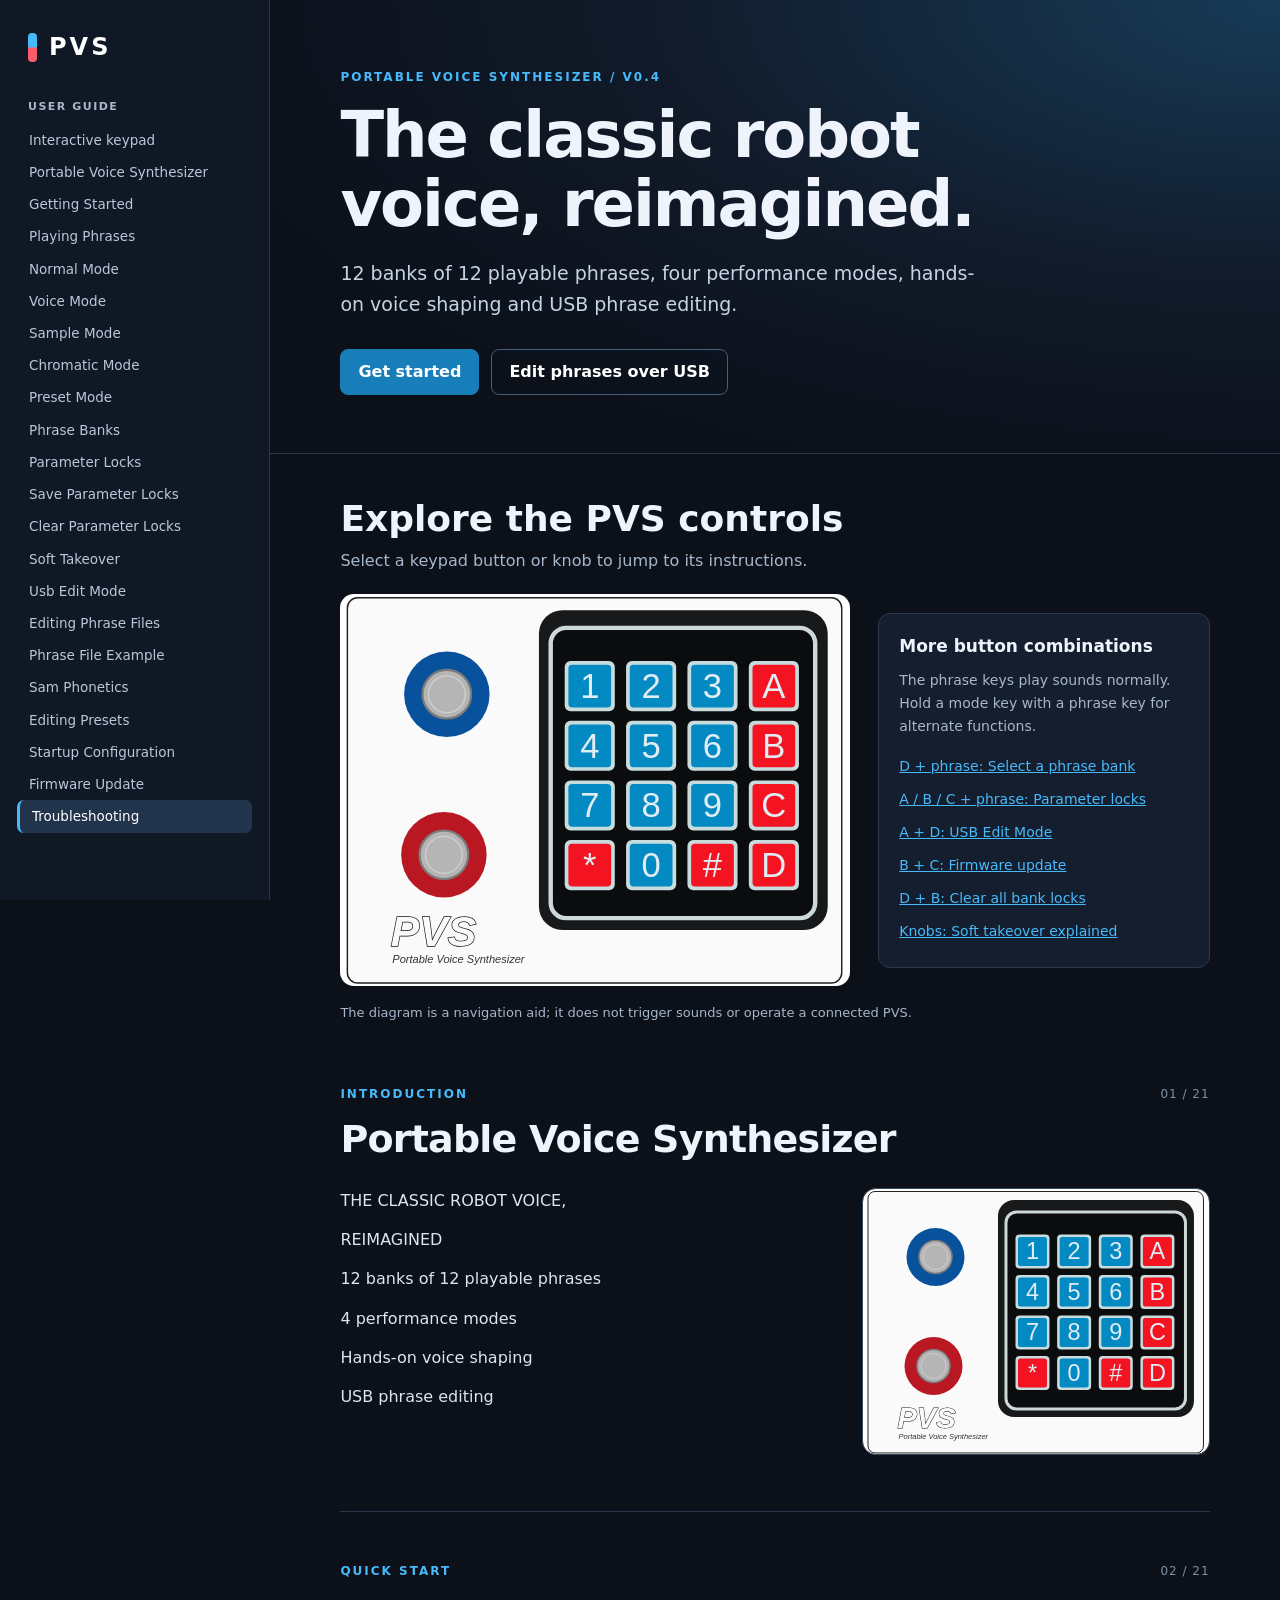
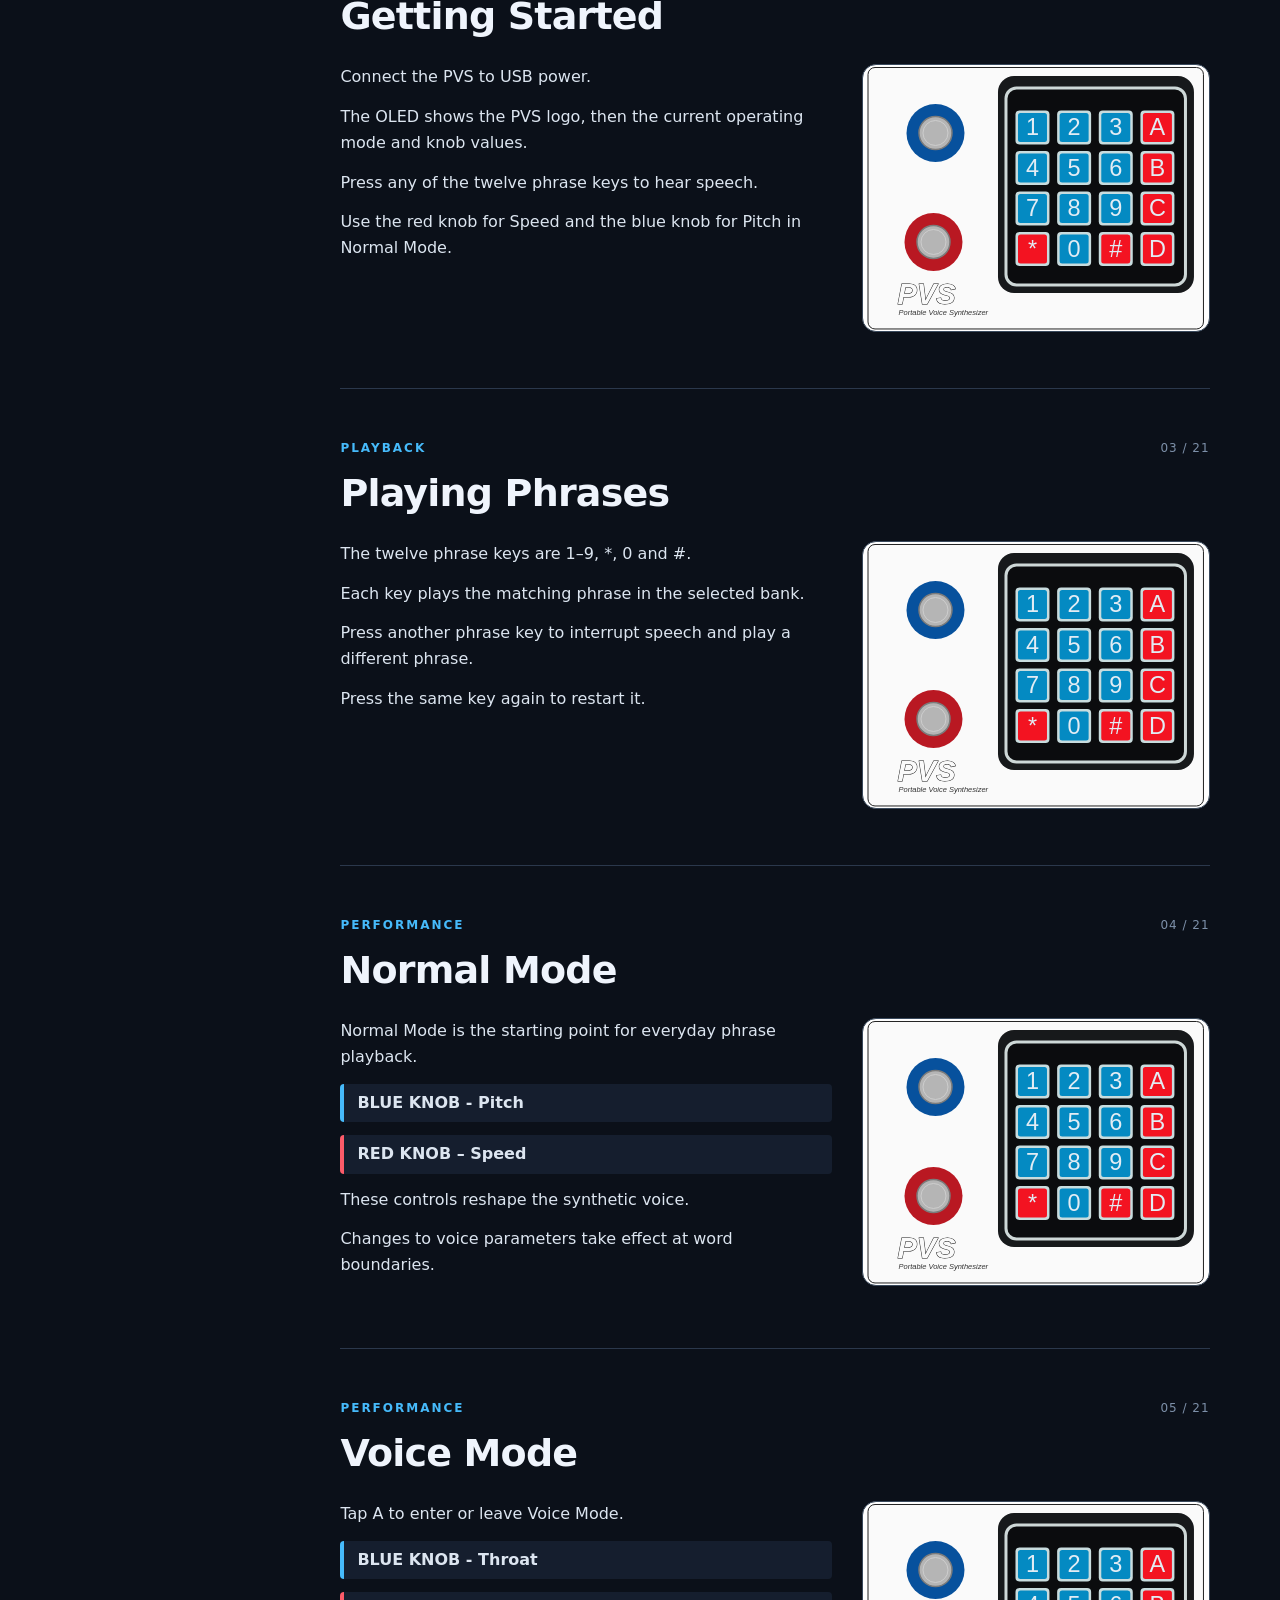
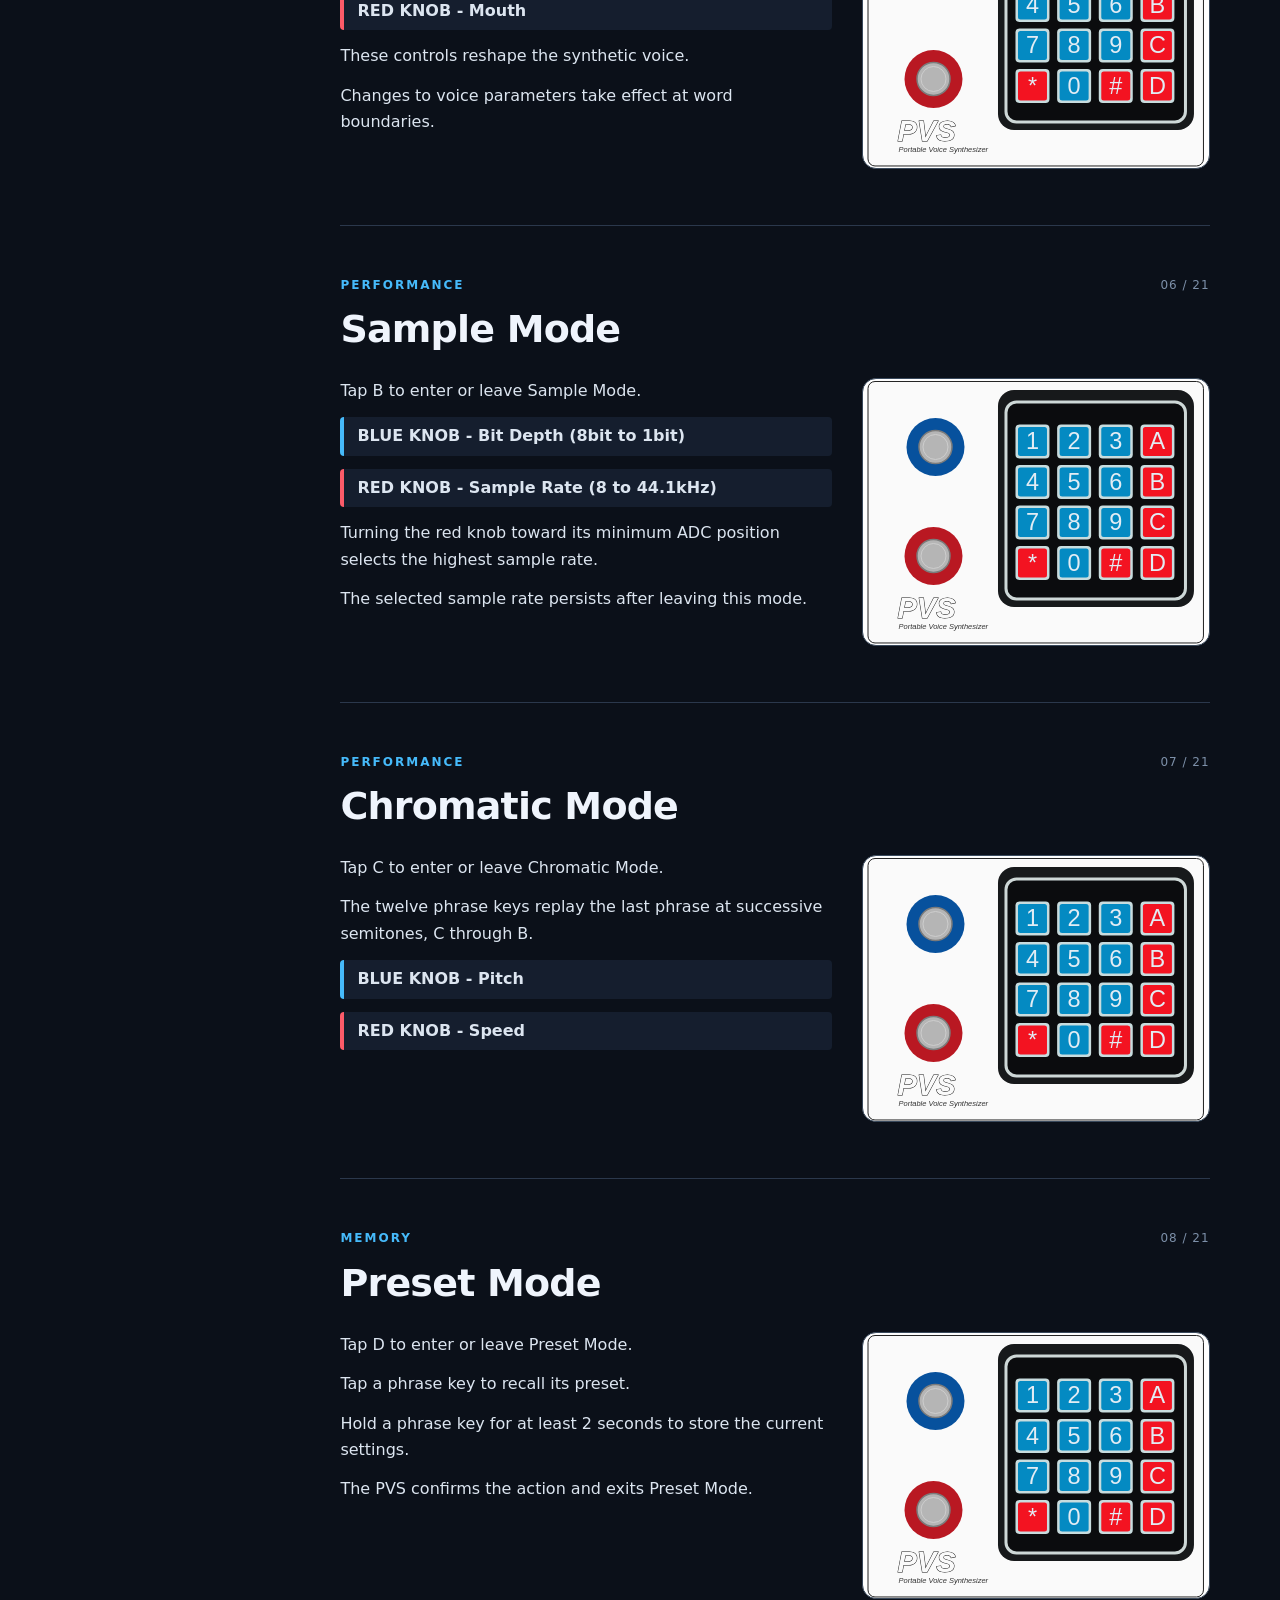
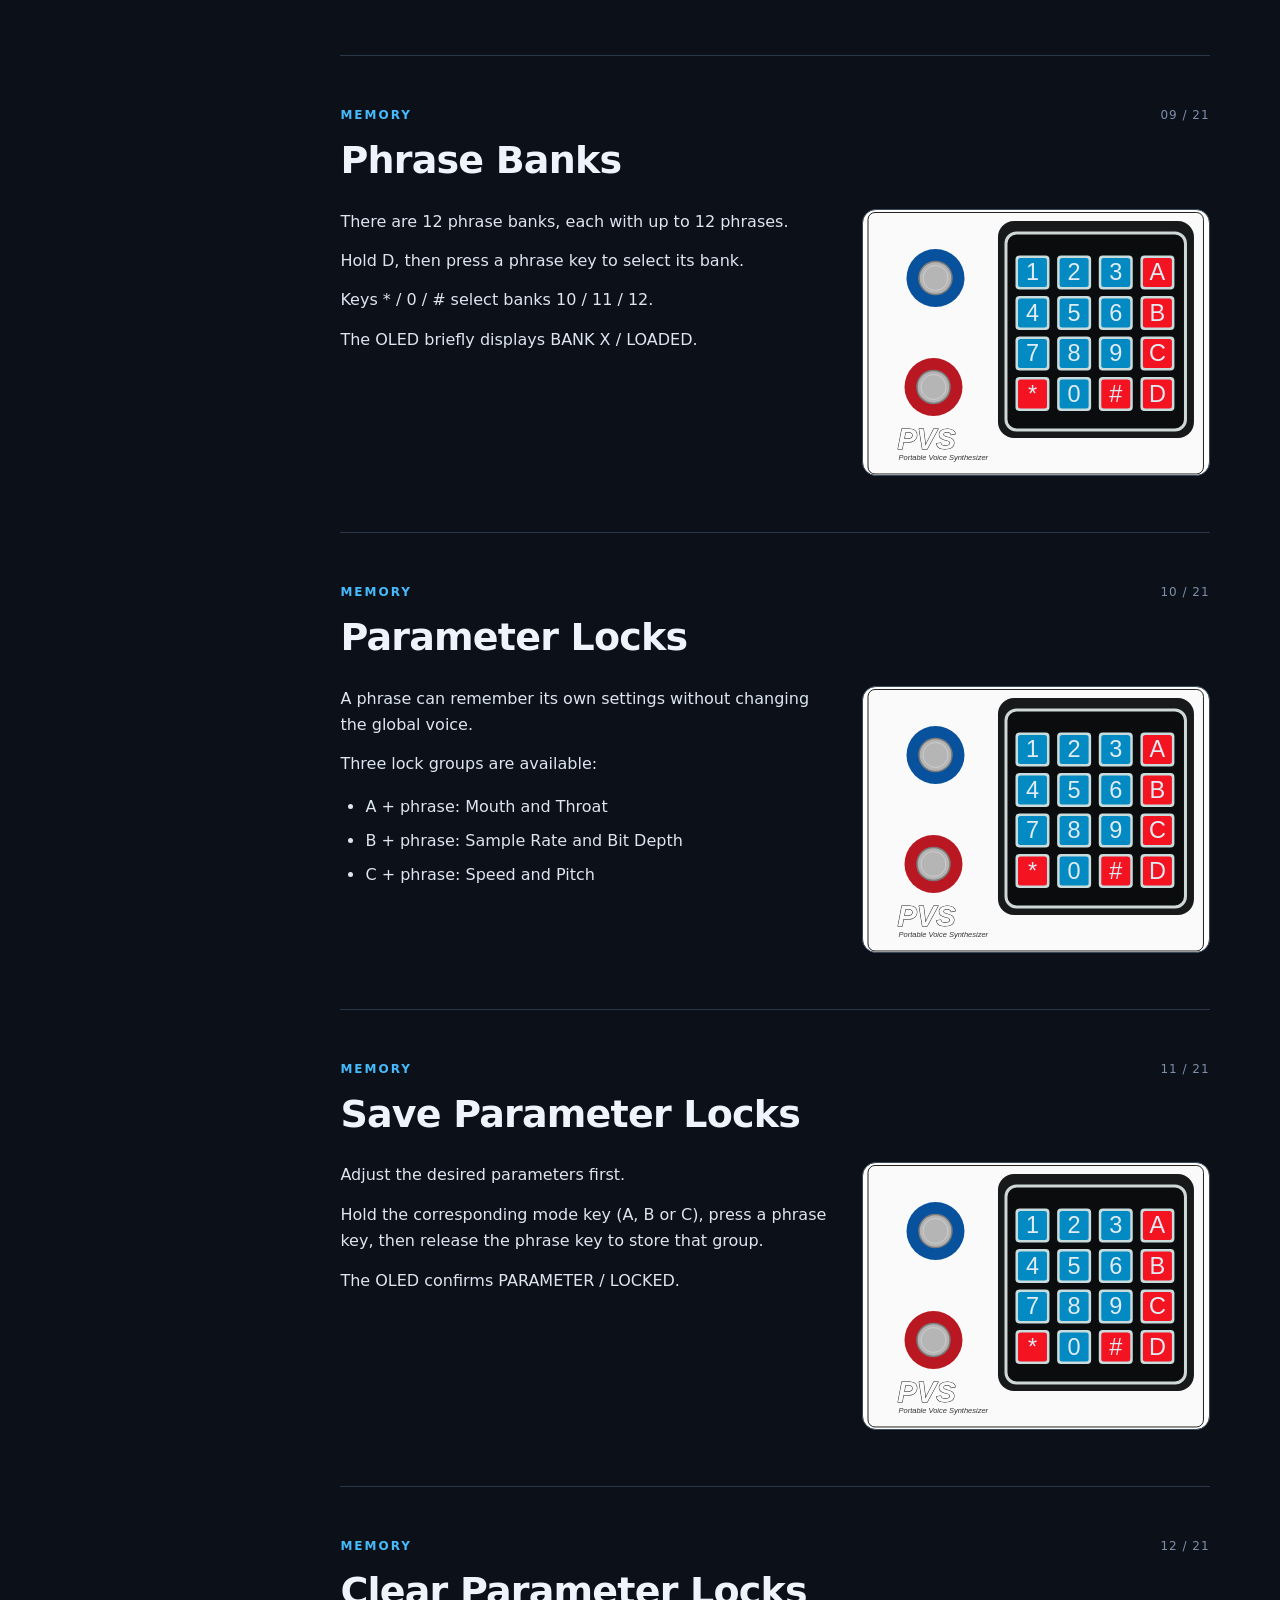
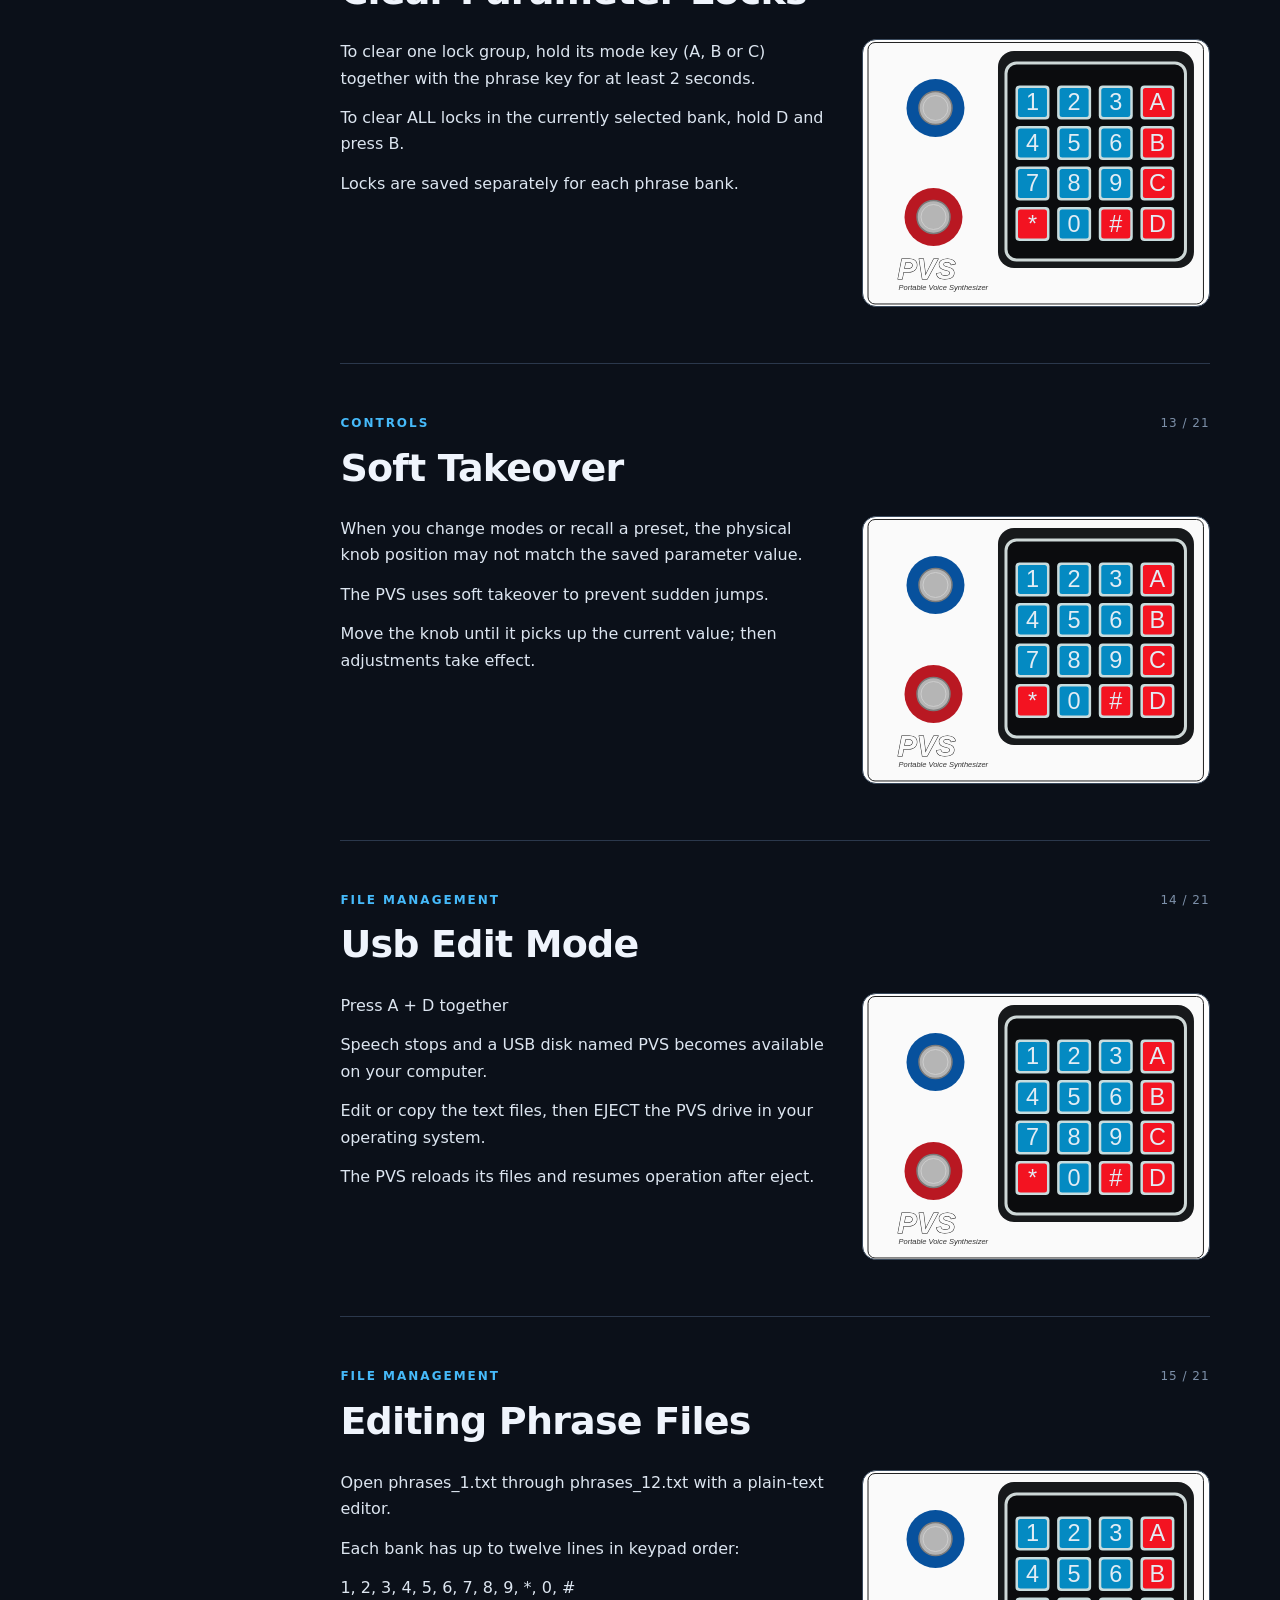
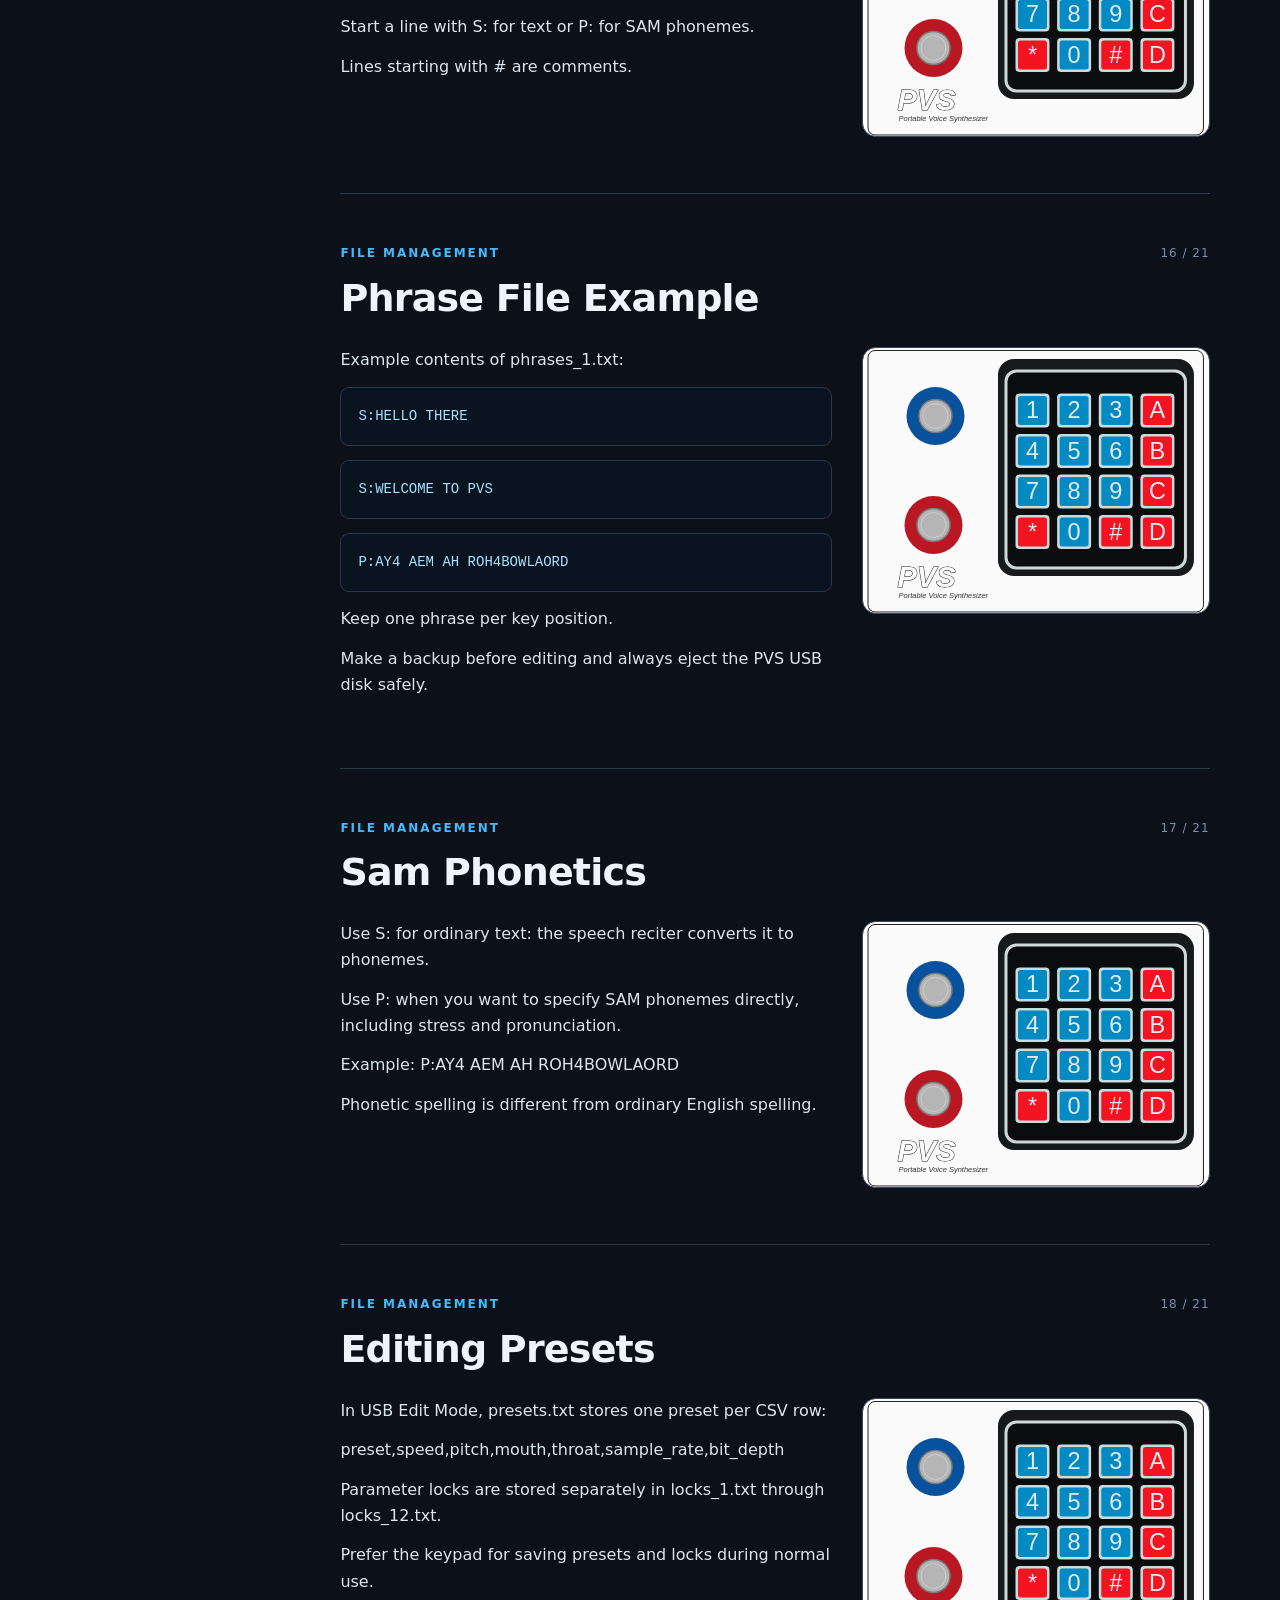
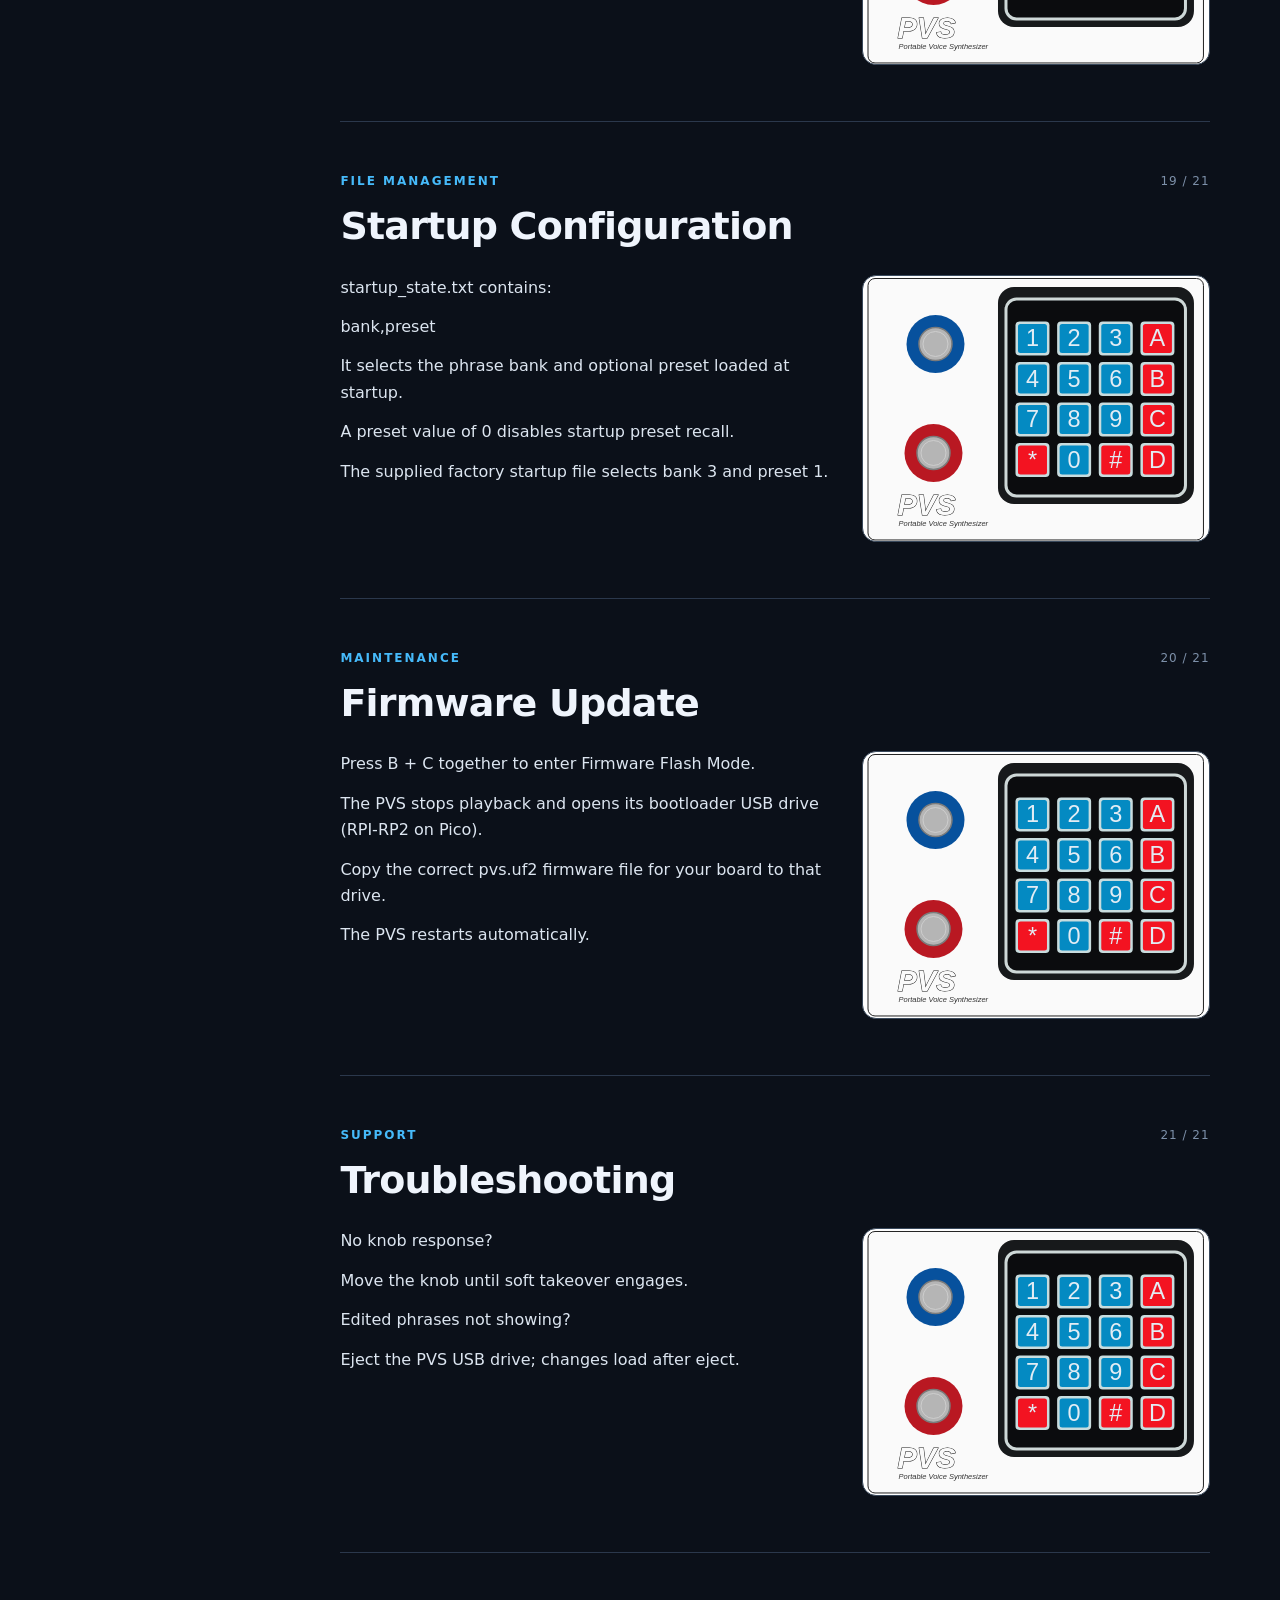
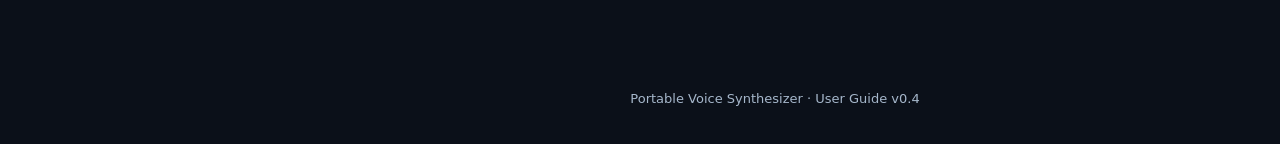
==== docs/pvs-user-guide/index.html @ 3645773a "docs: add PVS v0.4 interactive HTML user guide" ====
<!doctype html>
<html lang="en"><head><meta charset="utf-8"><meta name="viewport" content="width=device-width,initial-scale=1">
<meta name="description" content="Portable Voice Synthesizer (PVS) user guide: operating modes, phrase banks, parameter locks, USB editing and firmware updates.">
<title>PVS — Portable Voice Synthesizer User Guide</title>
<style>
:root{color-scheme:dark;--bg:#0b1019;--side:#101826;--panel:#151e2e;--border:#2b384c;--text:#eff4fc;--muted:#a6b7cb;--blue:#46bafa;--red:#fc5b69;--max:1000px}*{box-sizing:border-box}html{scroll-behavior:smooth;scroll-padding-top:32px}body{margin:0;background:var(--bg);color:var(--text);font:16px/1.65 system-ui,-apple-system,"Segoe UI",sans-serif}a{color:var(--blue)}a:focus-visible,button:focus-visible,input:focus-visible{outline:2px solid var(--blue);outline-offset:3px}button,input{font:inherit}.sidebar{width:270px;position:fixed;inset:0 auto 0 0;overflow-y:auto;background:var(--side);border-right:1px solid var(--border);padding:26px 17px;z-index:10}.brand{display:flex;align-items:center;gap:12px;text-decoration:none;color:#fff;font-weight:900;font-size:24px;letter-spacing:3px;padding:2px 11px 16px}.brand-mark{height:29px;width:9px;background:linear-gradient(var(--blue) 0 48%,var(--red) 52%);border-radius:4px}.nav-label{font-size:11px;letter-spacing:1.5px;color:var(--muted);font-weight:800;margin:14px 11px 8px}nav a{display:block;text-decoration:none;color:#b8c8da;padding:7px 12px;border-radius:7px;font-size:13.5px;line-height:1.35}nav a:hover,nav a.active{background:#22344c;color:#fff}nav a.active{border-left:3px solid var(--blue)}.main{margin-left:270px;min-width:0}.hero{padding:68px clamp(22px,5.5vw,90px) 58px;background:radial-gradient(ellipse at top right,#173b57 0%,#111a29 45%,#0b1019 80%);border-bottom:1px solid var(--border)}.hero-inner{max-width:var(--max);margin:auto}.eyebrow{text-transform:uppercase;letter-spacing:2px;color:var(--blue);font-size:12px;font-weight:800}.hero h1{font-size:clamp(37px,5vw,72px);line-height:1.08;letter-spacing:-2px;margin:13px 0 19px;max-width:740px}.hero p{font-size:19px;color:#c5d4e4;max-width:650px}.hero-actions{display:flex;flex-wrap:wrap;gap:12px;margin-top:28px}.hero-actions a{border:1px solid #44607b;border-radius:8px;padding:9px 17px;color:white;text-decoration:none;font-weight:650}.hero-actions a:first-child{background:#187eb9;border-color:#187eb9}.content{max-width:calc(var(--max) + 2 * clamp(22px,5.5vw,90px));margin:auto;padding:10px clamp(22px,5.5vw,90px) 100px}.doc-section{padding:50px 0 56px;border-bottom:1px solid var(--border);scroll-margin-top:10px}.section-top{display:flex;justify-content:space-between;gap:20px;align-items:center}.section-number{font-size:12px;letter-spacing:1px;color:#7d90a9}.doc-section h2{font-size:clamp(26px,3vw,38px);letter-spacing:-.8px;line-height:1.2;margin:12px 0 25px}.section-body{display:grid;grid-template-columns:minmax(0,1.2fr) minmax(220px,.85fr);gap:30px;align-items:start}.copy{min-width:0}.copy p{margin:0 0 13px;color:#dce5f0}.copy ul{padding-left:25px;color:#dce5f0}.copy li{padding-bottom:8px}.copy pre{max-width:100%;overflow:auto;background:#0a1320;border:1px solid var(--border);padding:17px;border-radius:9px;color:#a9e2ff;font-size:14px}.knob{font-weight:750;border-left:4px solid;padding:6px 13px;background:var(--panel);border-radius:4px}.knob.blue{border-color:var(--blue)}.knob.red{border-color:var(--red)}figure{margin:0;background:#fff;border:1px solid #39495c;border-radius:14px;overflow:hidden;align-self:start}figure img,figure svg{display:block;width:100%;height:auto}footer{color:var(--muted);padding:35px;text-align:center;font-size:13px}#menu-toggle{display:none}.mobile-bar{display:none}@media(max-width:1000px){.section-body{grid-template-columns:minmax(0,1fr) 250px;gap:20px}}@media(max-width:760px){.sidebar{transform:translateX(-100%);transition:transform .22s;box-shadow:15px 0 30px #0005}.sidebar.open{transform:translateX(0)}.main{margin-left:0}.mobile-bar{position:sticky;top:0;z-index:9;display:flex;align-items:center;justify-content:space-between;padding:11px 18px;background:#101826;border-bottom:1px solid var(--border)}.mobile-bar button{background:#23334b;border:1px solid #3e5066;border-radius:7px;color:#fff;padding:5px 12px}.hero{padding-top:43px}.section-body{grid-template-columns:1fr}.section-body figure{max-width:410px}.doc-section{padding-top:38px}}@media print{.sidebar,.mobile-bar,.hero-actions{display:none!important}.main{margin-left:0}.hero{padding:20px}.content{padding:0 20px}.doc-section{break-inside:avoid;padding:15px 0}.section-body{grid-template-columns:1fr 220px}body{background:white;color:black}.copy p,.copy ul,.doc-section h2{color:black}figure{border:1px solid #aaa}}

/* Interactive guide to the physical 4×4 keypad. Hotspots are aligned to image1.png. */
.keypad-guide{max-width:var(--max);margin:0 auto;padding:32px 0 12px}
.keypad-guide h2{font-size:clamp(25px,3vw,36px);margin:0 0 7px;line-height:1.25}
.keypad-guide .intro{color:var(--muted);margin:0 0 20px}
.keypad-layout{display:grid;grid-template-columns:minmax(0,1fr) minmax(210px,.65fr);gap:28px;align-items:center}
.keypad-image{position:relative;width:100%;max-width:675px;margin:0;background:#fff;border-radius:14px;line-height:0;overflow:hidden}
.keypad-image img,.keypad-image svg{width:100%;height:auto;display:block}
.keypad-hotspot{position:absolute;display:flex;align-items:center;justify-content:center;border:2px solid transparent;border-radius:12%;text-decoration:none;line-height:1;transition:background .15s,box-shadow .15s;overflow:hidden}
.keypad-hotspot:hover,.keypad-hotspot:focus-visible{background:rgba(70,186,250,.24);box-shadow:inset 0 0 0 3px #0e344c,0 0 0 3px #46bafa}
.keypad-hotspot.mode:hover,.keypad-hotspot.mode:focus-visible{background:rgba(252,91,105,.24);box-shadow:inset 0 0 0 3px #a02737,0 0 0 3px #fc5b69}
.keypad-hotspot.knob-hotspot{border-radius:50%}
.keypad-hotspot span{position:absolute;width:1px;height:1px;overflow:hidden;clip-path:inset(50%);white-space:nowrap}
.keypad-links{background:var(--panel);border:1px solid var(--border);padding:18px 20px;border-radius:12px}
.keypad-links h3{margin:0 0 9px;font-size:17px}
.keypad-links p{margin:0 0 12px;color:var(--muted);font-size:14px}
.keypad-links a{display:block;padding:5px 0;font-size:14px}
.keypad-tip{font-size:13px;color:var(--muted);margin:16px 0 0}
@media(max-width:920px){.keypad-layout{grid-template-columns:1fr}.keypad-image{max-width:580px}}
@media print{.keypad-links{background:white;color:black}.keypad-guide h2{color:black}}
</style></head>
<body><svg aria-hidden="true" xmlns="http://www.w3.org/2000/svg" width="0" height="0" style="position:absolute;overflow:hidden"><defs><symbol id="pvs-drawing" viewBox="0 0 692 531"><rect x="10" y="5" width="671" height="523" rx="14" fill="#fafafa" stroke="#222" stroke-width="2"/><rect x="270" y="22" width="392" height="434" rx="32" fill="#17191b"/><rect x="286" y="46" width="359" height="394" rx="21" fill="#0b0c0e" stroke="#ced8d7" stroke-width="6"/><circle cx="145" cy="136" r="58" fill="#07519d"/><circle cx="145" cy="136" r="33" fill="#b5b5b5" stroke="#7b7b7b" stroke-width="3"/><circle cx="145" cy="136" r="25" fill="none" stroke="#d1d1d1" stroke-width="1.7"/><circle cx="141" cy="354" r="58" fill="#b91822"/><circle cx="141" cy="354" r="33" fill="#b5b5b5" stroke="#7b7b7b" stroke-width="3"/><circle cx="141" cy="354" r="25" fill="none" stroke="#d1d1d1" stroke-width="1.7"/><rect x="305.0" y="91.0" width="68" height="68" rx="8" fill="#c8dcde"/><rect x="310.0" y="96.0" width="58" height="58" rx="5" fill="#048ac2"/><text x="339.0" y="141.0" font-size="47" text-anchor="middle" font-family="Arial,sans-serif" fill="#e2ecf4">1</text><rect x="388.3" y="91.0" width="68" height="68" rx="8" fill="#c8dcde"/><rect x="393.3" y="96.0" width="58" height="58" rx="5" fill="#048ac2"/><text x="422.3" y="141.0" font-size="47" text-anchor="middle" font-family="Arial,sans-serif" fill="#e2ecf4">2</text><rect x="471.6" y="91.0" width="68" height="68" rx="8" fill="#c8dcde"/><rect x="476.6" y="96.0" width="58" height="58" rx="5" fill="#048ac2"/><text x="505.6" y="141.0" font-size="47" text-anchor="middle" font-family="Arial,sans-serif" fill="#e2ecf4">3</text><rect x="554.9" y="91.0" width="68" height="68" rx="8" fill="#c8dcde"/><rect x="559.9" y="96.0" width="58" height="58" rx="5" fill="#f31321"/><text x="588.9" y="141.0" font-size="47" text-anchor="middle" font-family="Arial,sans-serif" fill="#e2ecf4">A</text><rect x="305.0" y="172.0" width="68" height="68" rx="8" fill="#c8dcde"/><rect x="310.0" y="177.0" width="58" height="58" rx="5" fill="#048ac2"/><text x="339.0" y="222.0" font-size="47" text-anchor="middle" font-family="Arial,sans-serif" fill="#e2ecf4">4</text><rect x="388.3" y="172.0" width="68" height="68" rx="8" fill="#c8dcde"/><rect x="393.3" y="177.0" width="58" height="58" rx="5" fill="#048ac2"/><text x="422.3" y="222.0" font-size="47" text-anchor="middle" font-family="Arial,sans-serif" fill="#e2ecf4">5</text><rect x="471.6" y="172.0" width="68" height="68" rx="8" fill="#c8dcde"/><rect x="476.6" y="177.0" width="58" height="58" rx="5" fill="#048ac2"/><text x="505.6" y="222.0" font-size="47" text-anchor="middle" font-family="Arial,sans-serif" fill="#e2ecf4">6</text><rect x="554.9" y="172.0" width="68" height="68" rx="8" fill="#c8dcde"/><rect x="559.9" y="177.0" width="58" height="58" rx="5" fill="#f31321"/><text x="588.9" y="222.0" font-size="47" text-anchor="middle" font-family="Arial,sans-serif" fill="#e2ecf4">B</text><rect x="305.0" y="253.0" width="68" height="68" rx="8" fill="#c8dcde"/><rect x="310.0" y="258.0" width="58" height="58" rx="5" fill="#048ac2"/><text x="339.0" y="303.0" font-size="47" text-anchor="middle" font-family="Arial,sans-serif" fill="#e2ecf4">7</text><rect x="388.3" y="253.0" width="68" height="68" rx="8" fill="#c8dcde"/><rect x="393.3" y="258.0" width="58" height="58" rx="5" fill="#048ac2"/><text x="422.3" y="303.0" font-size="47" text-anchor="middle" font-family="Arial,sans-serif" fill="#e2ecf4">8</text><rect x="471.6" y="253.0" width="68" height="68" rx="8" fill="#c8dcde"/><rect x="476.6" y="258.0" width="58" height="58" rx="5" fill="#048ac2"/><text x="505.6" y="303.0" font-size="47" text-anchor="middle" font-family="Arial,sans-serif" fill="#e2ecf4">9</text><rect x="554.9" y="253.0" width="68" height="68" rx="8" fill="#c8dcde"/><rect x="559.9" y="258.0" width="58" height="58" rx="5" fill="#f31321"/><text x="588.9" y="303.0" font-size="47" text-anchor="middle" font-family="Arial,sans-serif" fill="#e2ecf4">C</text><rect x="305.0" y="334.0" width="68" height="68" rx="8" fill="#c8dcde"/><rect x="310.0" y="339.0" width="58" height="58" rx="5" fill="#f31321"/><text x="339.0" y="384.0" font-size="47" text-anchor="middle" font-family="Arial,sans-serif" fill="#e2ecf4">*</text><rect x="388.3" y="334.0" width="68" height="68" rx="8" fill="#c8dcde"/><rect x="393.3" y="339.0" width="58" height="58" rx="5" fill="#048ac2"/><text x="422.3" y="384.0" font-size="47" text-anchor="middle" font-family="Arial,sans-serif" fill="#e2ecf4">0</text><rect x="471.6" y="334.0" width="68" height="68" rx="8" fill="#c8dcde"/><rect x="476.6" y="339.0" width="58" height="58" rx="5" fill="#f31321"/><text x="505.6" y="384.0" font-size="47" text-anchor="middle" font-family="Arial,sans-serif" fill="#e2ecf4">#</text><rect x="554.9" y="334.0" width="68" height="68" rx="8" fill="#c8dcde"/><rect x="559.9" y="339.0" width="58" height="58" rx="5" fill="#f31321"/><text x="588.9" y="384.0" font-size="47" text-anchor="middle" font-family="Arial,sans-serif" fill="#e2ecf4">D</text><text x="69" y="478" font-size="58" font-family="Arial,sans-serif" font-style="italic" font-weight="800" fill="#fafafa" stroke="#131313" stroke-width="1.8" paint-order="stroke">PVS</text><text x="71" y="501" font-size="15" font-family="Arial,sans-serif" font-style="italic" fill="#333">Portable Voice Synthesizer</text></symbol></defs></svg><aside class="sidebar" id="sidebar"><a class="brand" href="#top"><span class="brand-mark"></span>PVS</a><div class="nav-label">USER GUIDE</div><nav aria-label="Interactive controls"><a href="#interactive-keypad" data-link>Interactive keypad</a></nav><nav aria-label="Guide sections"><a href="#portable-voice-synthesizer" data-link>Portable Voice Synthesizer</a>
<a href="#getting-started" data-link>Getting Started</a>
<a href="#playing-phrases" data-link>Playing Phrases</a>
<a href="#normal-mode" data-link>Normal Mode</a>
<a href="#voice-mode" data-link>Voice Mode</a>
<a href="#sample-mode" data-link>Sample Mode</a>
<a href="#chromatic-mode" data-link>Chromatic Mode</a>
<a href="#preset-mode" data-link>Preset Mode</a>
<a href="#phrase-banks" data-link>Phrase Banks</a>
<a href="#parameter-locks" data-link>Parameter Locks</a>
<a href="#save-parameter-locks" data-link>Save Parameter Locks</a>
<a href="#clear-parameter-locks" data-link>Clear Parameter Locks</a>
<a href="#soft-takeover" data-link>Soft Takeover</a>
<a href="#usb-edit-mode" data-link>Usb Edit Mode</a>
<a href="#editing-phrase-files" data-link>Editing Phrase Files</a>
<a href="#phrase-file-example" data-link>Phrase File Example</a>
<a href="#sam-phonetics" data-link>Sam Phonetics</a>
<a href="#editing-presets" data-link>Editing Presets</a>
<a href="#startup-configuration" data-link>Startup Configuration</a>
<a href="#firmware-update" data-link>Firmware Update</a>
<a href="#troubleshooting" data-link>Troubleshooting</a></nav></aside>
<div class="main"><div class="mobile-bar"><strong>PVS User Guide</strong><button id="menu-toggle" aria-controls="sidebar" aria-expanded="false">☰ Contents</button></div>
<header class="hero" id="top"><div class="hero-inner"><div class="eyebrow">Portable Voice Synthesizer / v0.4</div><h1>The classic robot voice, reimagined.</h1><p>12 banks of 12 playable phrases, four performance modes, hands-on voice shaping and USB phrase editing.</p><div class="hero-actions"><a href="#getting-started">Get started</a><a href="#usb-edit-mode">Edit phrases over USB</a></div></div></header>
<main class="content"><section class="keypad-guide" id="interactive-keypad" aria-labelledby="keypad-title"><h2 id="keypad-title">Explore the PVS controls</h2><p class="intro">Select a keypad button or knob to jump to its instructions.</p><div class="keypad-layout"><div class="keypad-image"><svg viewBox="0 0 692 531" role="img" aria-label="PVS instrument with red and blue knobs and four-by-four keypad"><use href="#pvs-drawing"/></svg><a class="keypad-hotspot" href="#playing-phrases" title="1: Play phrase (or select bank while holding D)" aria-label="1: Play phrase (or select bank while holding D)" style="left:44.075%;top:17.043%;width:9.827%;height:12.994%"><span>1</span></a><a class="keypad-hotspot" href="#playing-phrases" title="2: Play phrase (or select bank while holding D)" aria-label="2: Play phrase (or select bank while holding D)" style="left:56.214%;top:17.043%;width:9.827%;height:12.994%"><span>2</span></a><a class="keypad-hotspot" href="#playing-phrases" title="3: Play phrase (or select bank while holding D)" aria-label="3: Play phrase (or select bank while holding D)" style="left:68.208%;top:17.043%;width:9.827%;height:12.994%"><span>3</span></a><a class="keypad-hotspot mode" href="#voice-mode" title="A: Voice Mode" aria-label="A: Voice Mode" style="left:80.202%;top:17.043%;width:9.827%;height:12.994%"><span>A</span></a><a class="keypad-hotspot" href="#playing-phrases" title="4: Play phrase (or select bank while holding D)" aria-label="4: Play phrase (or select bank while holding D)" style="left:44.075%;top:32.298%;width:9.827%;height:12.994%"><span>4</span></a><a class="keypad-hotspot" href="#playing-phrases" title="5: Play phrase (or select bank while holding D)" aria-label="5: Play phrase (or select bank while holding D)" style="left:56.214%;top:32.298%;width:9.827%;height:12.994%"><span>5</span></a><a class="keypad-hotspot" href="#playing-phrases" title="6: Play phrase (or select bank while holding D)" aria-label="6: Play phrase (or select bank while holding D)" style="left:68.208%;top:32.298%;width:9.827%;height:12.994%"><span>6</span></a><a class="keypad-hotspot mode" href="#sample-mode" title="B: Sample Mode" aria-label="B: Sample Mode" style="left:80.202%;top:32.298%;width:9.827%;height:12.994%"><span>B</span></a><a class="keypad-hotspot" href="#playing-phrases" title="7: Play phrase (or select bank while holding D)" aria-label="7: Play phrase (or select bank while holding D)" style="left:44.075%;top:47.552%;width:9.827%;height:12.994%"><span>7</span></a><a class="keypad-hotspot" href="#playing-phrases" title="8: Play phrase (or select bank while holding D)" aria-label="8: Play phrase (or select bank while holding D)" style="left:56.214%;top:47.552%;width:9.827%;height:12.994%"><span>8</span></a><a class="keypad-hotspot" href="#playing-phrases" title="9: Play phrase (or select bank while holding D)" aria-label="9: Play phrase (or select bank while holding D)" style="left:68.208%;top:47.552%;width:9.827%;height:12.994%"><span>9</span></a><a class="keypad-hotspot mode" href="#chromatic-mode" title="C: Chromatic Mode" aria-label="C: Chromatic Mode" style="left:80.202%;top:47.552%;width:9.827%;height:12.994%"><span>C</span></a><a class="keypad-hotspot" href="#playing-phrases" title="*: Play phrase (or select bank while holding D)" aria-label="*: Play phrase (or select bank while holding D)" style="left:44.075%;top:62.618%;width:9.827%;height:12.994%"><span>*</span></a><a class="keypad-hotspot" href="#playing-phrases" title="0: Play phrase (or select bank while holding D)" aria-label="0: Play phrase (or select bank while holding D)" style="left:56.214%;top:62.618%;width:9.827%;height:12.994%"><span>0</span></a><a class="keypad-hotspot" href="#playing-phrases" title="#: Play phrase (or select bank while holding D)" aria-label="#: Play phrase (or select bank while holding D)" style="left:68.208%;top:62.618%;width:9.827%;height:12.994%"><span>#</span></a><a class="keypad-hotspot mode" href="#preset-mode" title="D: Preset Mode" aria-label="D: Preset Mode" style="left:80.202%;top:62.618%;width:9.827%;height:12.994%"><span>D</span></a><a class="keypad-hotspot knob-hotspot" href="#normal-mode" title="Blue knob: knob assignments by mode" aria-label="Blue knob: view normal-mode control assignments" style="left:12.283%;top:14.313%;width:17.341%;height:22.599%"><span>Blue knob</span></a><a class="keypad-hotspot knob-hotspot" href="#normal-mode" title="Red knob: knob assignments by mode" aria-label="Red knob: view normal-mode control assignments" style="left:11.705%;top:55.367%;width:17.341%;height:22.599%"><span>Red knob</span></a></div><div class="keypad-links"><h3>More button combinations</h3><p>The phrase keys play sounds normally. Hold a mode key with a phrase key for alternate functions.</p><a href="#phrase-banks">D + phrase: Select a phrase bank</a><a href="#parameter-locks">A / B / C + phrase: Parameter locks</a><a href="#usb-edit-mode">A + D: USB Edit Mode</a><a href="#firmware-update">B + C: Firmware update</a><a href="#clear-parameter-locks">D + B: Clear all bank locks</a><a href="#soft-takeover">Knobs: Soft takeover explained</a></div></div><p class="keypad-tip">The diagram is a navigation aid; it does not trigger sounds or operate a connected PVS.</p></section><section class="doc-section" id="portable-voice-synthesizer" aria-labelledby="h1">
  <div class="section-top"><span class="eyebrow">INTRODUCTION</span><span class="section-number">01 / 21</span></div>
  <h2 id="h1">Portable Voice Synthesizer</h2>
  <div class="section-body"><div class="copy"><p>THE CLASSIC ROBOT VOICE,</p>
<p>REIMAGINED</p>
<p>12 banks of 12 playable phrases</p>
<p>4 performance modes</p>
<p>Hands-on voice shaping</p>
<p>USB phrase editing</p></div><figure><svg viewBox="0 0 692 531" role="img" aria-label="PVS instrument with red and blue knobs and four-by-four keypad"><use href="#pvs-drawing"/></svg></figure></div>
</section>
<section class="doc-section" id="getting-started" aria-labelledby="h2">
  <div class="section-top"><span class="eyebrow">QUICK START</span><span class="section-number">02 / 21</span></div>
  <h2 id="h2">Getting Started</h2>
  <div class="section-body"><div class="copy"><p>Connect the PVS to USB power.</p>
<p>The OLED shows the PVS logo, then the current operating mode and knob values.</p>
<p>Press any of the twelve phrase keys to hear speech.</p>
<p>Use the red knob for Speed and the blue knob for Pitch in Normal Mode.</p></div><figure><svg viewBox="0 0 692 531" role="img" aria-label="PVS instrument with red and blue knobs and four-by-four keypad"><use href="#pvs-drawing"/></svg></figure></div>
</section>
<section class="doc-section" id="playing-phrases" aria-labelledby="h3">
  <div class="section-top"><span class="eyebrow">PLAYBACK</span><span class="section-number">03 / 21</span></div>
  <h2 id="h3">Playing Phrases</h2>
  <div class="section-body"><div class="copy"><p>The twelve phrase keys are 1–9, *, 0 and #.</p>
<p>Each key plays the matching phrase in the selected bank.</p>
<p>Press another phrase key to interrupt speech and play a different phrase.</p>
<p>Press the same key again to restart it.</p></div><figure><svg viewBox="0 0 692 531" role="img" aria-label="PVS instrument with red and blue knobs and four-by-four keypad"><use href="#pvs-drawing"/></svg></figure></div>
</section>
<section class="doc-section" id="normal-mode" aria-labelledby="h4">
  <div class="section-top"><span class="eyebrow">PERFORMANCE</span><span class="section-number">04 / 21</span></div>
  <h2 id="h4">Normal Mode</h2>
  <div class="section-body"><div class="copy"><p>Normal Mode is the starting point for everyday phrase playback.</p>
<p class="knob blue">BLUE KNOB - Pitch</p>
<p class="knob red">RED KNOB – Speed</p>
<p>These controls reshape the synthetic voice.</p>
<p>Changes to voice parameters take effect at word boundaries.</p></div><figure><svg viewBox="0 0 692 531" role="img" aria-label="PVS instrument with red and blue knobs and four-by-four keypad"><use href="#pvs-drawing"/></svg></figure></div>
</section>
<section class="doc-section" id="voice-mode" aria-labelledby="h5">
  <div class="section-top"><span class="eyebrow">PERFORMANCE</span><span class="section-number">05 / 21</span></div>
  <h2 id="h5">Voice Mode</h2>
  <div class="section-body"><div class="copy"><p>Tap A to enter or leave Voice Mode.</p>
<p class="knob blue">BLUE KNOB - Throat</p>
<p class="knob red">RED KNOB - Mouth</p>
<p>These controls reshape the synthetic voice.</p>
<p>Changes to voice parameters take effect at word boundaries.</p></div><figure><svg viewBox="0 0 692 531" role="img" aria-label="PVS instrument with red and blue knobs and four-by-four keypad"><use href="#pvs-drawing"/></svg></figure></div>
</section>
<section class="doc-section" id="sample-mode" aria-labelledby="h6">
  <div class="section-top"><span class="eyebrow">PERFORMANCE</span><span class="section-number">06 / 21</span></div>
  <h2 id="h6">Sample Mode</h2>
  <div class="section-body"><div class="copy"><p>Tap B to enter or leave Sample Mode.</p>
<p class="knob blue">BLUE KNOB - Bit Depth (8bit to 1bit)</p>
<p class="knob red">RED KNOB - Sample Rate (8 to 44.1kHz)</p>
<p>Turning the red knob toward its minimum ADC position selects the highest sample rate.</p>
<p>The selected sample rate persists after leaving this mode.</p></div><figure><svg viewBox="0 0 692 531" role="img" aria-label="PVS instrument with red and blue knobs and four-by-four keypad"><use href="#pvs-drawing"/></svg></figure></div>
</section>
<section class="doc-section" id="chromatic-mode" aria-labelledby="h7">
  <div class="section-top"><span class="eyebrow">PERFORMANCE</span><span class="section-number">07 / 21</span></div>
  <h2 id="h7">Chromatic Mode</h2>
  <div class="section-body"><div class="copy"><p>Tap C to enter or leave Chromatic Mode.</p>
<p>The twelve phrase keys replay the last phrase at successive semitones, C through B.</p>
<p class="knob blue">BLUE KNOB - Pitch</p>
<p class="knob red">RED KNOB - Speed</p></div><figure><svg viewBox="0 0 692 531" role="img" aria-label="PVS instrument with red and blue knobs and four-by-four keypad"><use href="#pvs-drawing"/></svg></figure></div>
</section>
<section class="doc-section" id="preset-mode" aria-labelledby="h8">
  <div class="section-top"><span class="eyebrow">MEMORY</span><span class="section-number">08 / 21</span></div>
  <h2 id="h8">Preset Mode</h2>
  <div class="section-body"><div class="copy"><p>Tap D to enter or leave Preset Mode.</p>
<p>Tap a phrase key to recall its preset.</p>
<p>Hold a phrase key for at least 2 seconds to store the current settings.</p>
<p>The PVS confirms the action and exits Preset Mode.</p></div><figure><svg viewBox="0 0 692 531" role="img" aria-label="PVS instrument with red and blue knobs and four-by-four keypad"><use href="#pvs-drawing"/></svg></figure></div>
</section>
<section class="doc-section" id="phrase-banks" aria-labelledby="h9">
  <div class="section-top"><span class="eyebrow">MEMORY</span><span class="section-number">09 / 21</span></div>
  <h2 id="h9">Phrase Banks</h2>
  <div class="section-body"><div class="copy"><p>There are 12 phrase banks, each with up to 12 phrases.</p>
<p>Hold D, then press a phrase key to select its bank.</p>
<p>Keys * / 0 / # select banks 10 / 11 / 12.</p>
<p>The OLED briefly displays BANK X / LOADED.</p></div><figure><svg viewBox="0 0 692 531" role="img" aria-label="PVS instrument with red and blue knobs and four-by-four keypad"><use href="#pvs-drawing"/></svg></figure></div>
</section>
<section class="doc-section" id="parameter-locks" aria-labelledby="h10">
  <div class="section-top"><span class="eyebrow">MEMORY</span><span class="section-number">10 / 21</span></div>
  <h2 id="h10">Parameter Locks</h2>
  <div class="section-body"><div class="copy"><p>A phrase can remember its own settings without changing the global voice.</p>
<p>Three lock groups are available:</p>
<ul><li>A + phrase: Mouth and Throat</li><li>B + phrase: Sample Rate and Bit Depth</li><li>C + phrase: Speed and Pitch</li></ul></div><figure><svg viewBox="0 0 692 531" role="img" aria-label="PVS instrument with red and blue knobs and four-by-four keypad"><use href="#pvs-drawing"/></svg></figure></div>
</section>
<section class="doc-section" id="save-parameter-locks" aria-labelledby="h11">
  <div class="section-top"><span class="eyebrow">MEMORY</span><span class="section-number">11 / 21</span></div>
  <h2 id="h11">Save Parameter Locks</h2>
  <div class="section-body"><div class="copy"><p>Adjust the desired parameters first.</p>
<p>Hold the corresponding mode key (A, B or C), press a phrase key, then release the phrase key to store that group.</p>
<p>The OLED confirms PARAMETER / LOCKED.</p></div><figure><svg viewBox="0 0 692 531" role="img" aria-label="PVS instrument with red and blue knobs and four-by-four keypad"><use href="#pvs-drawing"/></svg></figure></div>
</section>
<section class="doc-section" id="clear-parameter-locks" aria-labelledby="h12">
  <div class="section-top"><span class="eyebrow">MEMORY</span><span class="section-number">12 / 21</span></div>
  <h2 id="h12">Clear Parameter Locks</h2>
  <div class="section-body"><div class="copy"><p>To clear one lock group, hold its mode key (A, B or C) together with the phrase key for at least 2 seconds.</p>
<p>To clear ALL locks in the currently selected bank, hold D and press B.</p>
<p>Locks are saved separately for each phrase bank.</p></div><figure><svg viewBox="0 0 692 531" role="img" aria-label="PVS instrument with red and blue knobs and four-by-four keypad"><use href="#pvs-drawing"/></svg></figure></div>
</section>
<section class="doc-section" id="soft-takeover" aria-labelledby="h13">
  <div class="section-top"><span class="eyebrow">CONTROLS</span><span class="section-number">13 / 21</span></div>
  <h2 id="h13">Soft Takeover</h2>
  <div class="section-body"><div class="copy"><p>When you change modes or recall a preset, the physical knob position may not match the saved parameter value.</p>
<p>The PVS uses soft takeover to prevent sudden jumps.</p>
<p>Move the knob until it picks up the current value; then adjustments take effect.</p></div><figure><svg viewBox="0 0 692 531" role="img" aria-label="PVS instrument with red and blue knobs and four-by-four keypad"><use href="#pvs-drawing"/></svg></figure></div>
</section>
<section class="doc-section" id="usb-edit-mode" aria-labelledby="h14">
  <div class="section-top"><span class="eyebrow">FILE MANAGEMENT</span><span class="section-number">14 / 21</span></div>
  <h2 id="h14">Usb Edit Mode</h2>
  <div class="section-body"><div class="copy"><p>Press A + D together</p>
<p>Speech stops and a USB disk named PVS becomes available on your computer.</p>
<p>Edit or copy the text files, then EJECT the PVS drive in your operating system.</p>
<p>The PVS reloads its files and resumes operation after eject.</p></div><figure><svg viewBox="0 0 692 531" role="img" aria-label="PVS instrument with red and blue knobs and four-by-four keypad"><use href="#pvs-drawing"/></svg></figure></div>
</section>
<section class="doc-section" id="editing-phrase-files" aria-labelledby="h15">
  <div class="section-top"><span class="eyebrow">FILE MANAGEMENT</span><span class="section-number">15 / 21</span></div>
  <h2 id="h15">Editing Phrase Files</h2>
  <div class="section-body"><div class="copy"><p>Open phrases_1.txt through phrases_12.txt with a plain-text editor.</p>
<p>Each bank has up to twelve lines in keypad order:</p>
<p>1, 2, 3, 4, 5, 6, 7, 8, 9, *, 0, #</p>
<p>Start a line with S: for text or P: for SAM phonemes.</p>
<p>Lines starting with # are comments.</p></div><figure><svg viewBox="0 0 692 531" role="img" aria-label="PVS instrument with red and blue knobs and four-by-four keypad"><use href="#pvs-drawing"/></svg></figure></div>
</section>
<section class="doc-section" id="phrase-file-example" aria-labelledby="h16">
  <div class="section-top"><span class="eyebrow">FILE MANAGEMENT</span><span class="section-number">16 / 21</span></div>
  <h2 id="h16">Phrase File Example</h2>
  <div class="section-body"><div class="copy"><p>Example contents of phrases_1.txt:</p>
<pre><code>S:HELLO THERE</code></pre>
<pre><code>S:WELCOME TO PVS</code></pre>
<pre><code>P:AY4 AEM AH ROH4BOWLAORD</code></pre>
<p>Keep one phrase per key position.</p>
<p>Make a backup before editing and always eject the PVS USB disk safely.</p></div><figure><svg viewBox="0 0 692 531" role="img" aria-label="PVS instrument with red and blue knobs and four-by-four keypad"><use href="#pvs-drawing"/></svg></figure></div>
</section>
<section class="doc-section" id="sam-phonetics" aria-labelledby="h17">
  <div class="section-top"><span class="eyebrow">FILE MANAGEMENT</span><span class="section-number">17 / 21</span></div>
  <h2 id="h17">Sam Phonetics</h2>
  <div class="section-body"><div class="copy"><p>Use S: for ordinary text: the speech reciter converts it to phonemes.</p>
<p>Use P: when you want to specify SAM phonemes directly, including stress and pronunciation.</p>
<p>Example: P:AY4 AEM AH ROH4BOWLAORD</p>
<p>Phonetic spelling is different from ordinary English spelling.</p></div><figure><svg viewBox="0 0 692 531" role="img" aria-label="PVS instrument with red and blue knobs and four-by-four keypad"><use href="#pvs-drawing"/></svg></figure></div>
</section>
<section class="doc-section" id="editing-presets" aria-labelledby="h18">
  <div class="section-top"><span class="eyebrow">FILE MANAGEMENT</span><span class="section-number">18 / 21</span></div>
  <h2 id="h18">Editing Presets</h2>
  <div class="section-body"><div class="copy"><p>In USB Edit Mode, presets.txt stores one preset per CSV row:</p>
<p>preset,speed,pitch,mouth,throat,sample_rate,bit_depth</p>
<p>Parameter locks are stored separately in locks_1.txt through locks_12.txt.</p>
<p>Prefer the keypad for saving presets and locks during normal use.</p></div><figure><svg viewBox="0 0 692 531" role="img" aria-label="PVS instrument with red and blue knobs and four-by-four keypad"><use href="#pvs-drawing"/></svg></figure></div>
</section>
<section class="doc-section" id="startup-configuration" aria-labelledby="h19">
  <div class="section-top"><span class="eyebrow">FILE MANAGEMENT</span><span class="section-number">19 / 21</span></div>
  <h2 id="h19">Startup Configuration</h2>
  <div class="section-body"><div class="copy"><p>startup_state.txt contains:</p>
<p>bank,preset</p>
<p>It selects the phrase bank and optional preset loaded at startup.</p>
<p>A preset value of 0 disables startup preset recall.</p>
<p>The supplied factory startup file selects bank 3 and preset 1.</p></div><figure><svg viewBox="0 0 692 531" role="img" aria-label="PVS instrument with red and blue knobs and four-by-four keypad"><use href="#pvs-drawing"/></svg></figure></div>
</section>
<section class="doc-section" id="firmware-update" aria-labelledby="h20">
  <div class="section-top"><span class="eyebrow">MAINTENANCE</span><span class="section-number">20 / 21</span></div>
  <h2 id="h20">Firmware Update</h2>
  <div class="section-body"><div class="copy"><p>Press B + C together to enter Firmware Flash Mode.</p>
<p>The PVS stops playback and opens its bootloader USB drive (RPI-RP2 on Pico).</p>
<p>Copy the correct pvs.uf2 firmware file for your board to that drive.</p>
<p>The PVS restarts automatically.</p></div><figure><svg viewBox="0 0 692 531" role="img" aria-label="PVS instrument with red and blue knobs and four-by-four keypad"><use href="#pvs-drawing"/></svg></figure></div>
</section>
<section class="doc-section" id="troubleshooting" aria-labelledby="h21">
  <div class="section-top"><span class="eyebrow">SUPPORT</span><span class="section-number">21 / 21</span></div>
  <h2 id="h21">Troubleshooting</h2>
  <div class="section-body"><div class="copy"><p>No knob response?</p>
<p>Move the knob until soft takeover engages.</p>
<p>Edited phrases not showing?</p>
<p>Eject the PVS USB drive; changes load after eject.</p></div><figure><svg viewBox="0 0 692 531" role="img" aria-label="PVS instrument with red and blue knobs and four-by-four keypad"><use href="#pvs-drawing"/></svg></figure></div>
</section></main><footer>Portable Voice Synthesizer · User Guide v0.4</footer></div>
<script>
const menu=document.getElementById('menu-toggle'),sidebar=document.getElementById('sidebar');menu.style.display='inline-block';menu.addEventListener('click',()=>{const open=sidebar.classList.toggle('open');menu.setAttribute('aria-expanded',String(open))});document.querySelectorAll('[data-link]').forEach(a=>a.addEventListener('click',()=>{sidebar.classList.remove('open');menu.setAttribute('aria-expanded','false')}));const links=[...document.querySelectorAll('[data-link]')];if('IntersectionObserver' in window){const obs=new IntersectionObserver(entries=>{const visible=entries.filter(e=>e.isIntersecting).sort((a,b)=>b.intersectionRatio-a.intersectionRatio)[0];if(visible){links.forEach(a=>a.classList.toggle('active',a.hash==='#'+visible.target.id))}},{rootMargin:'-15% 0px -55% 0px',threshold:[0,.2,.5]});document.querySelectorAll('.doc-section').forEach(s=>obs.observe(s))}
</script></body></html>
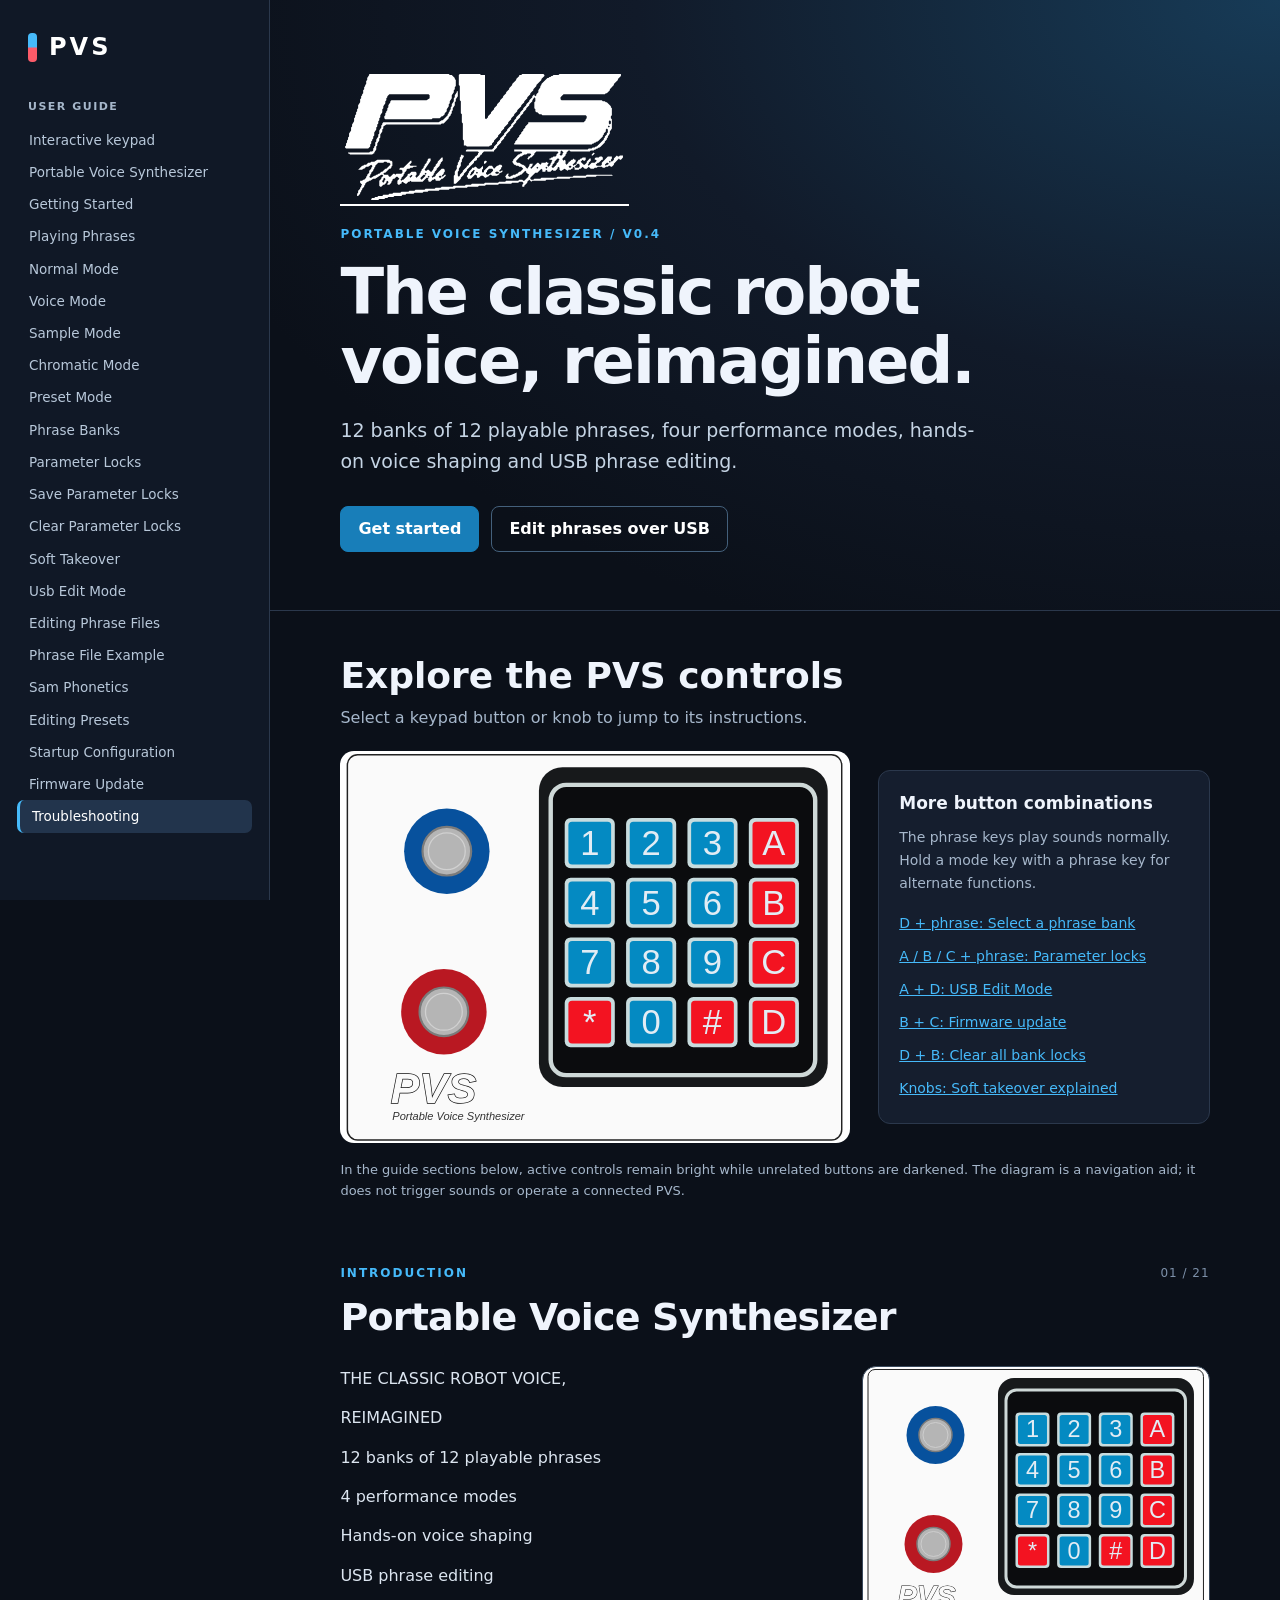
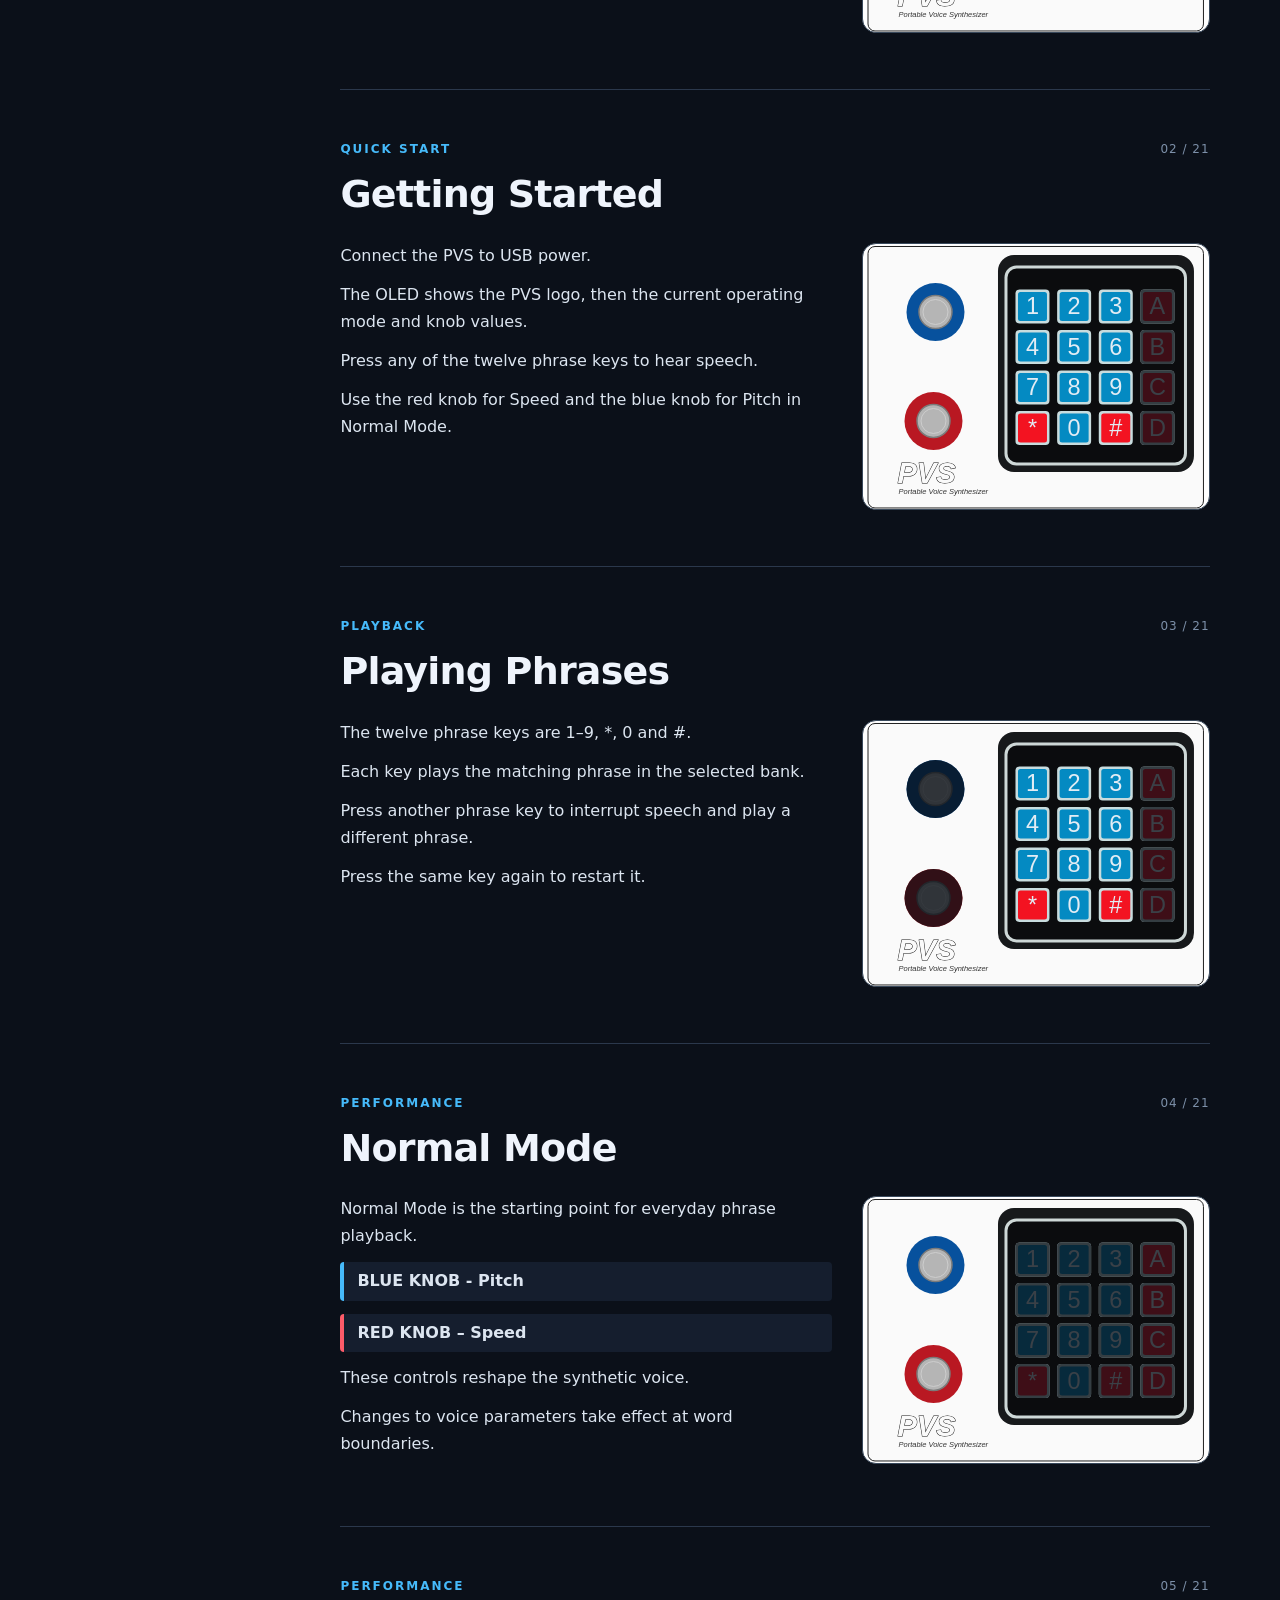
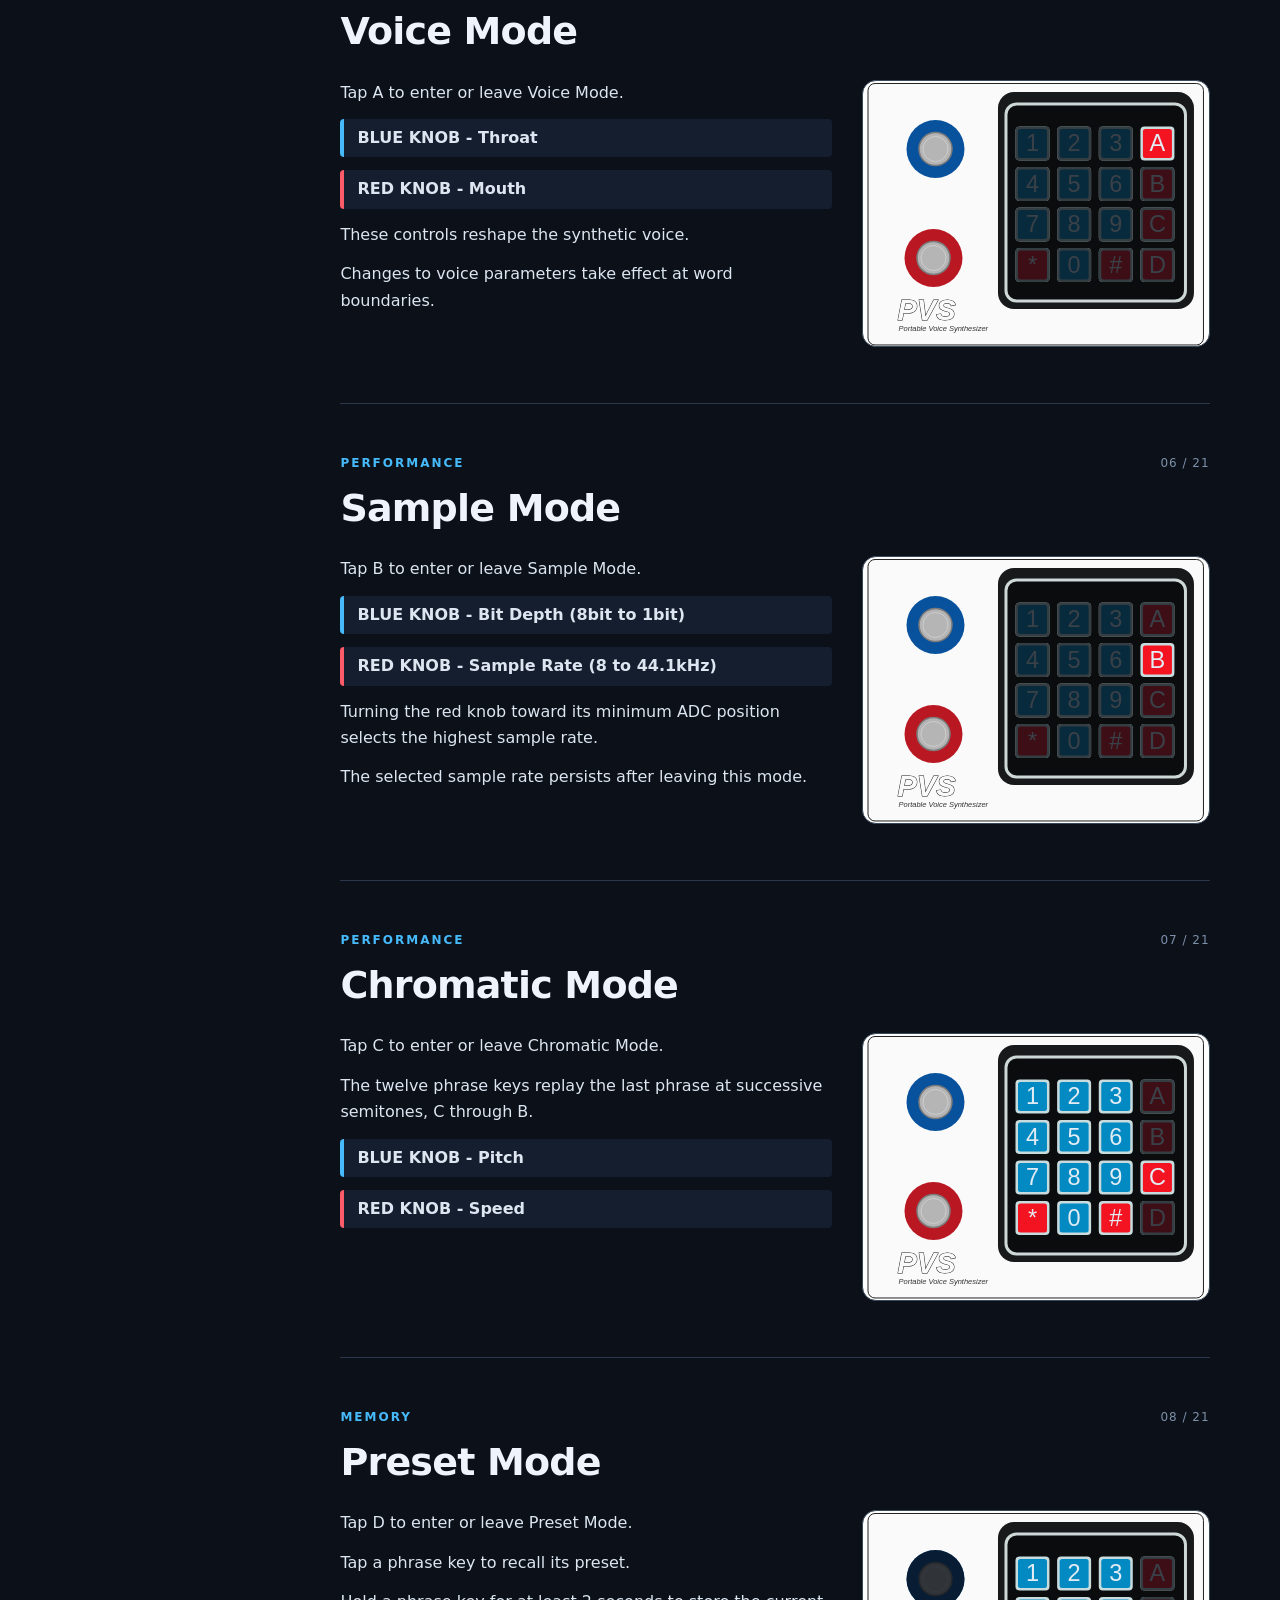
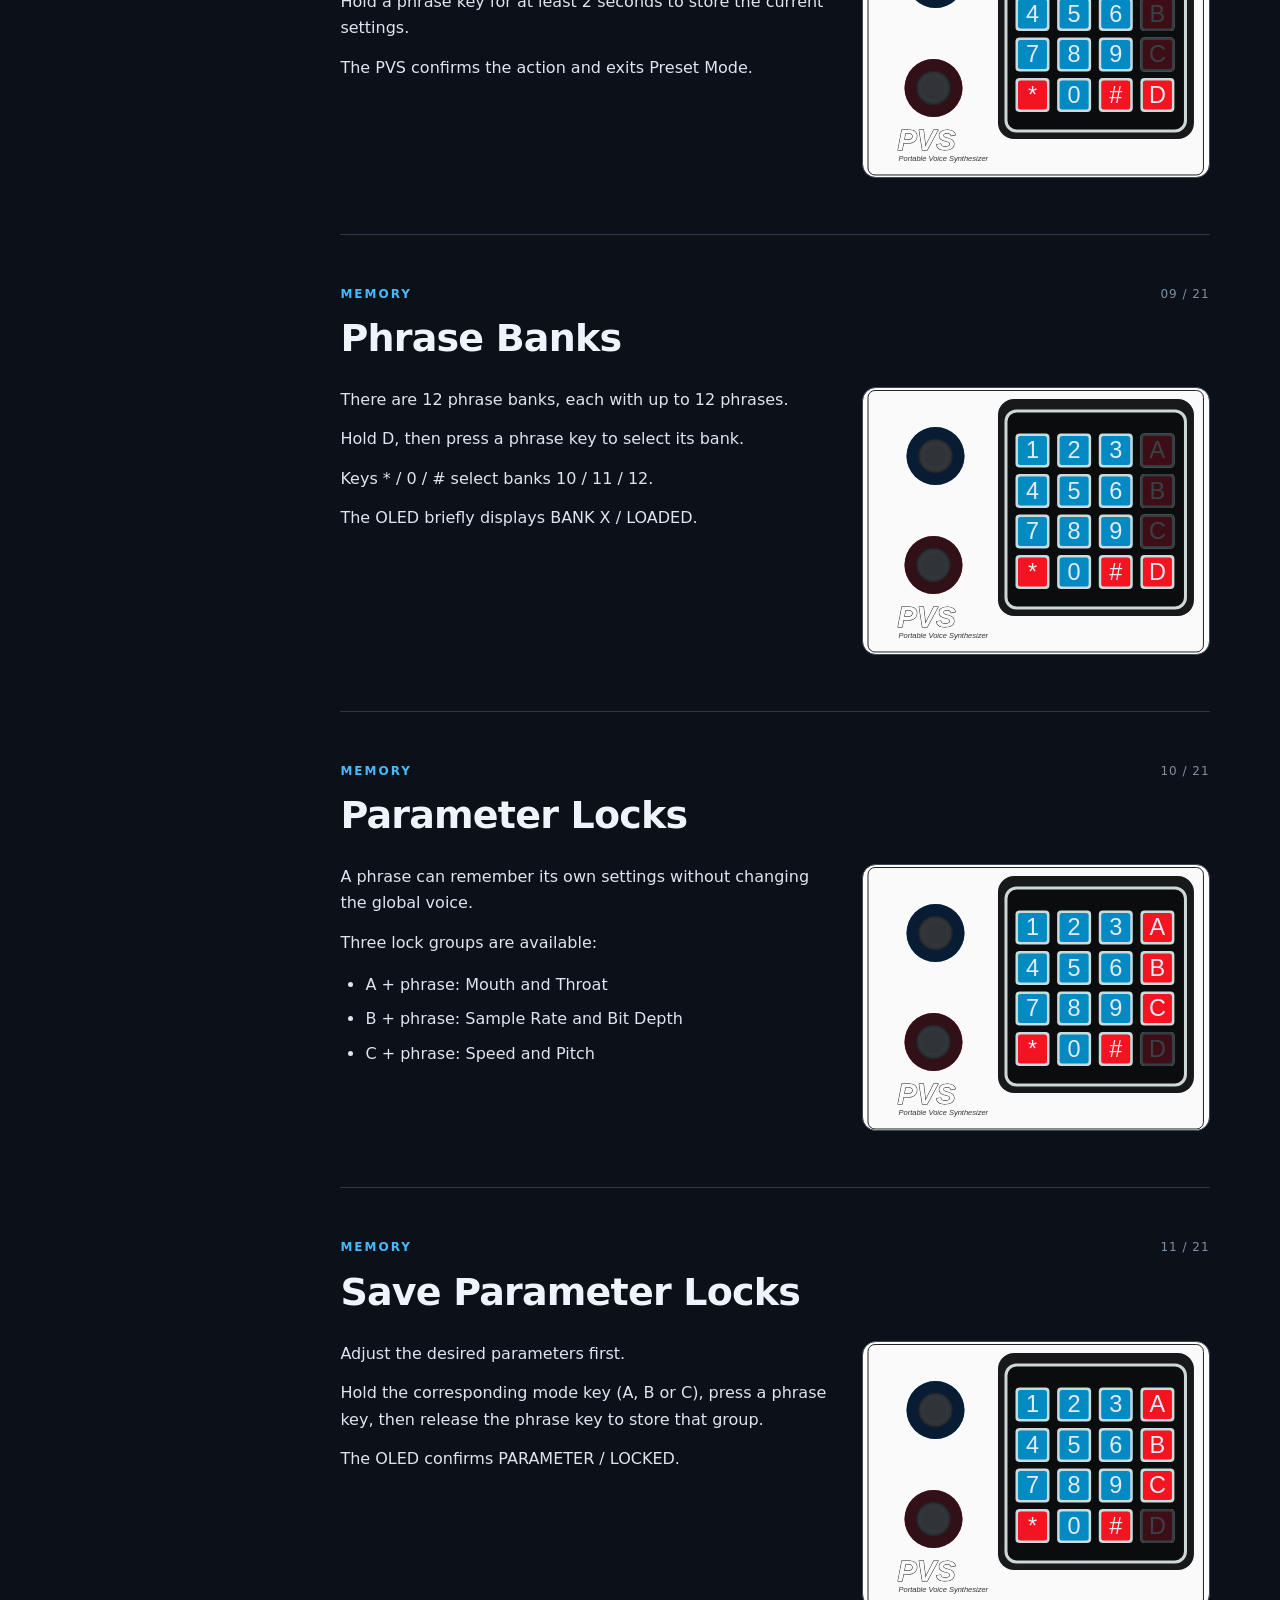
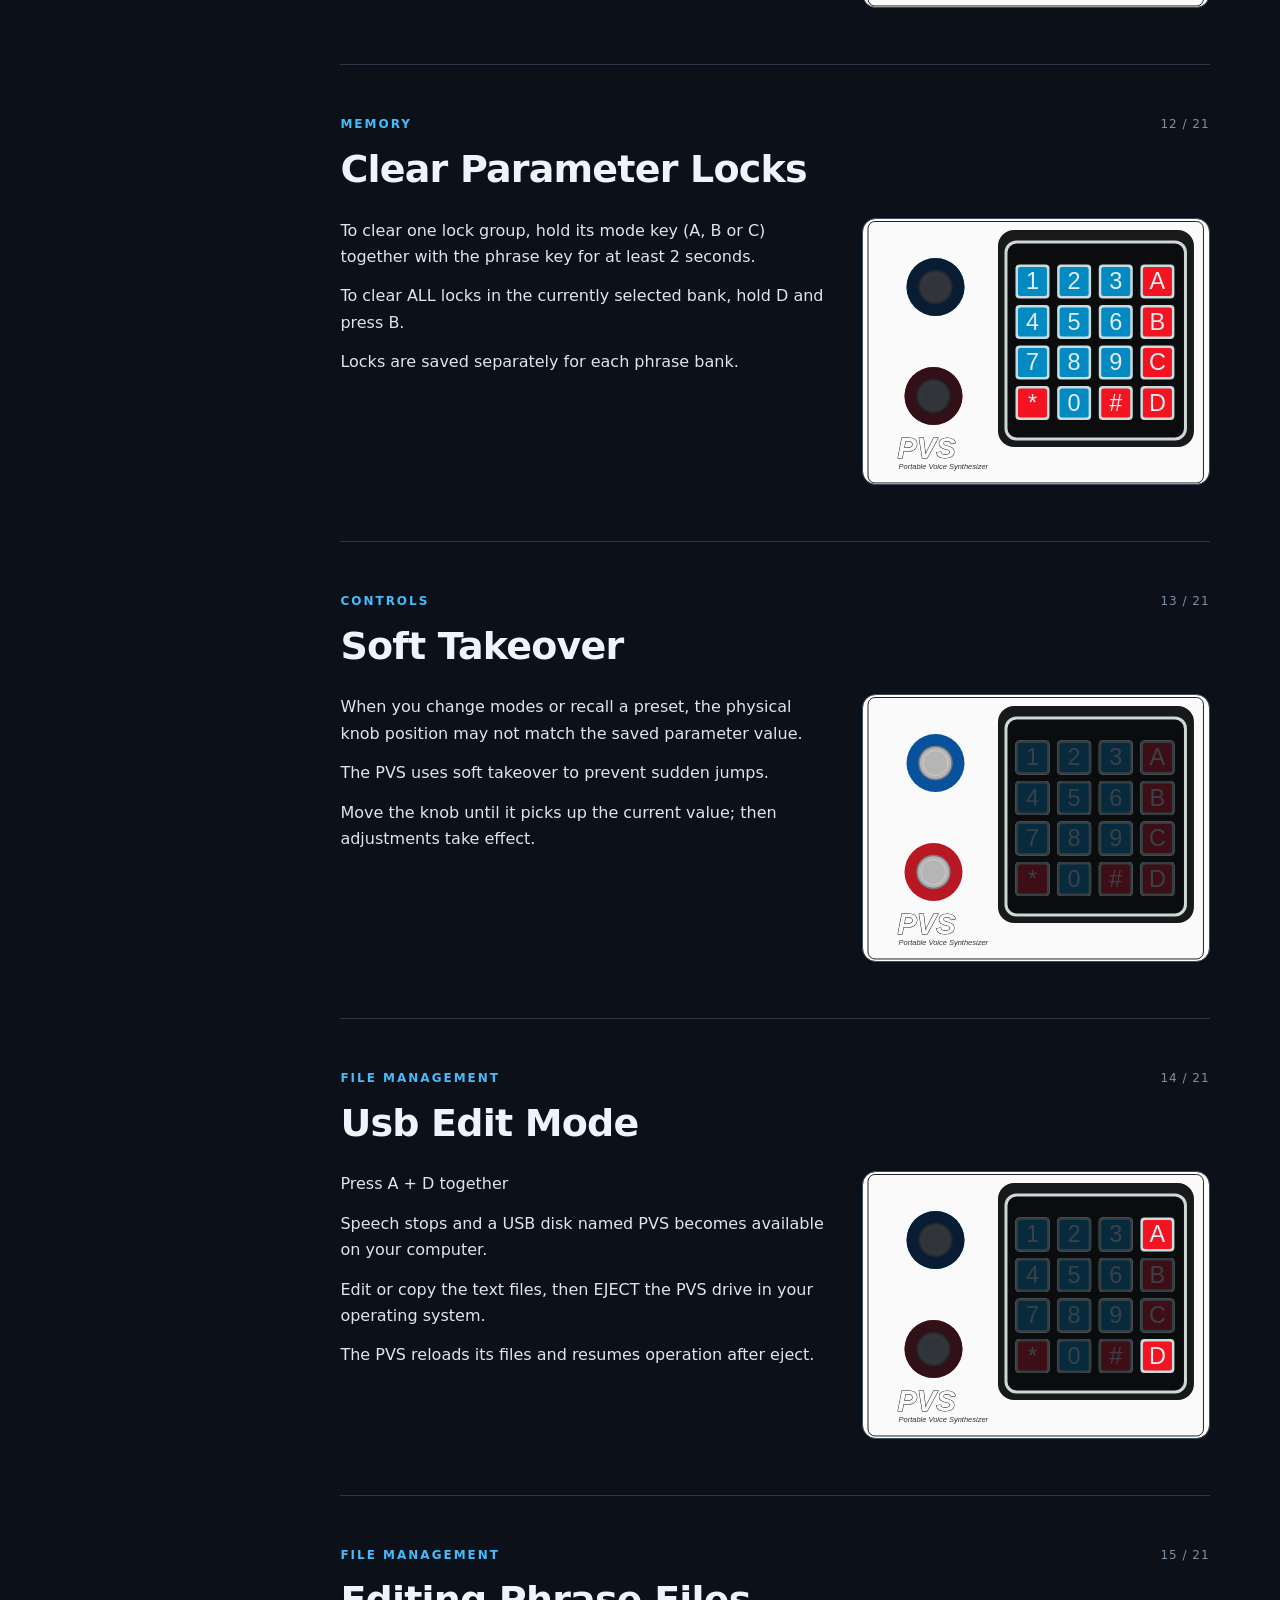
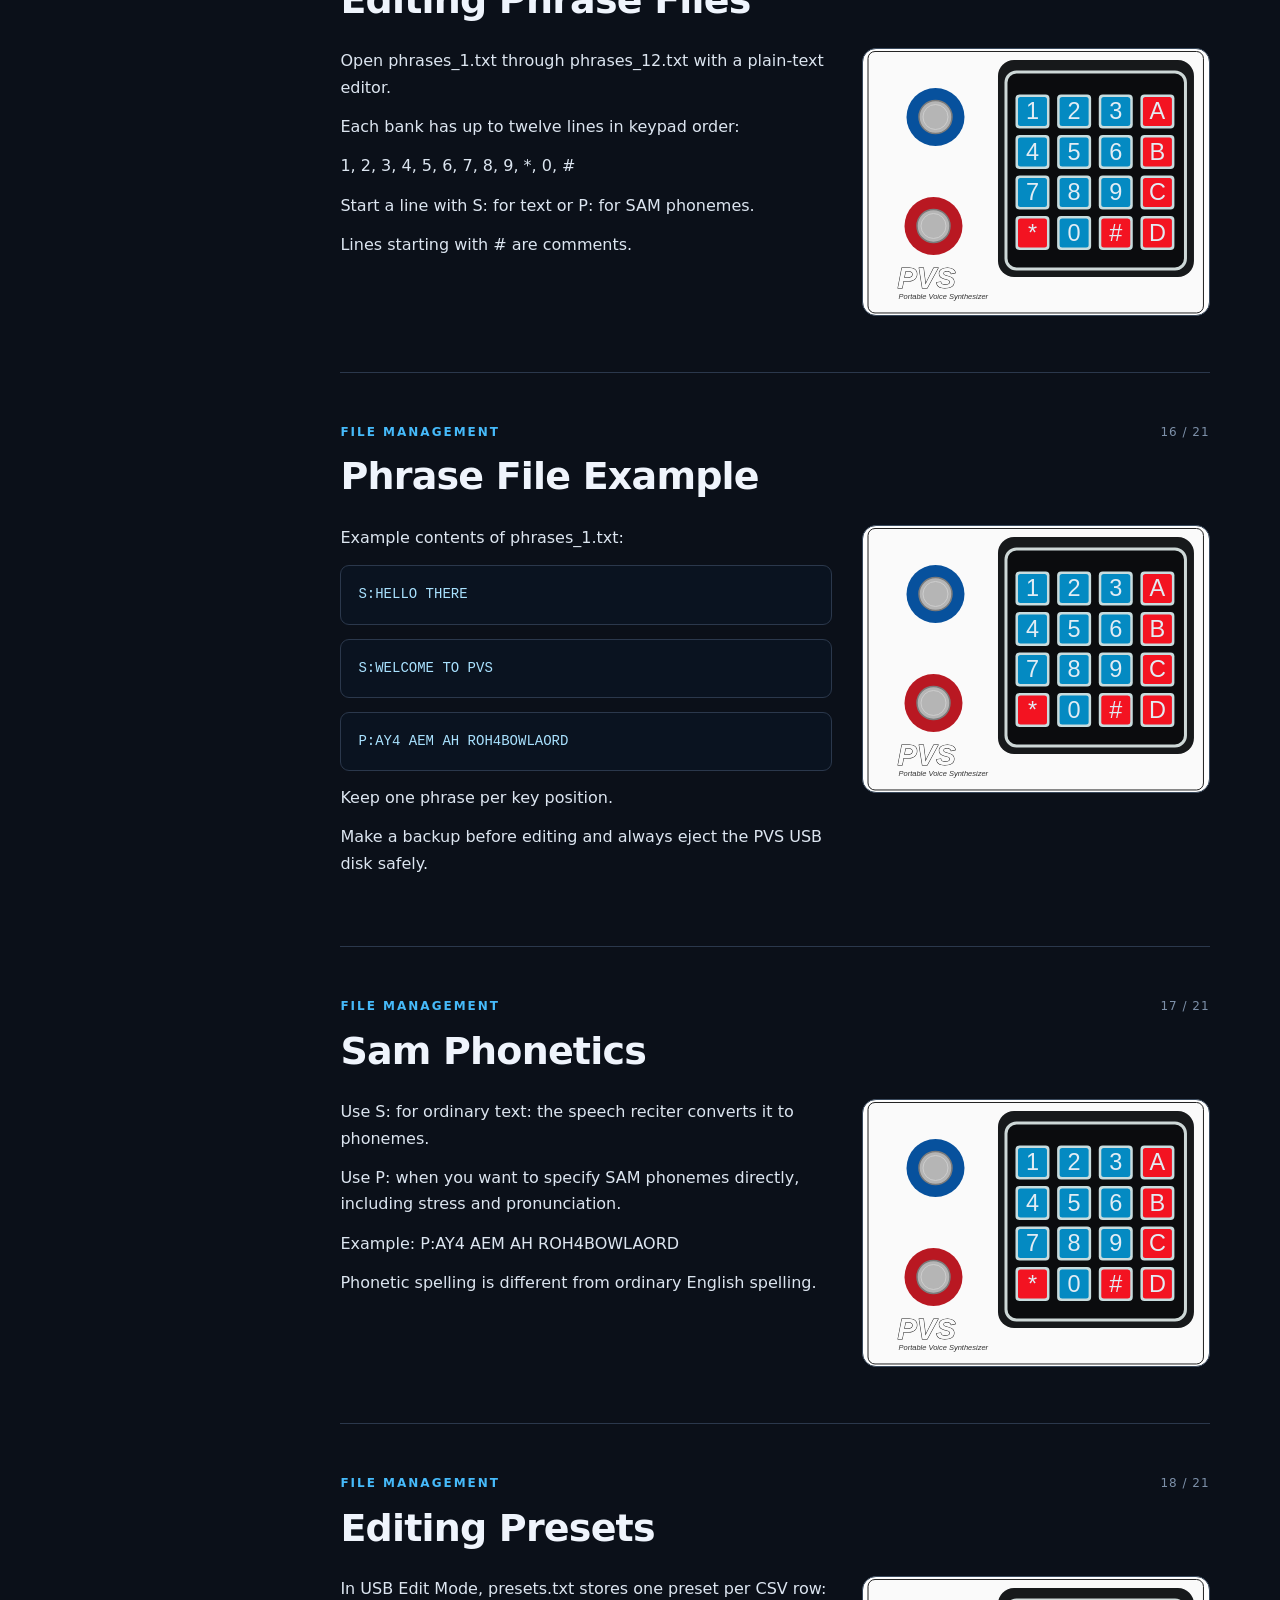
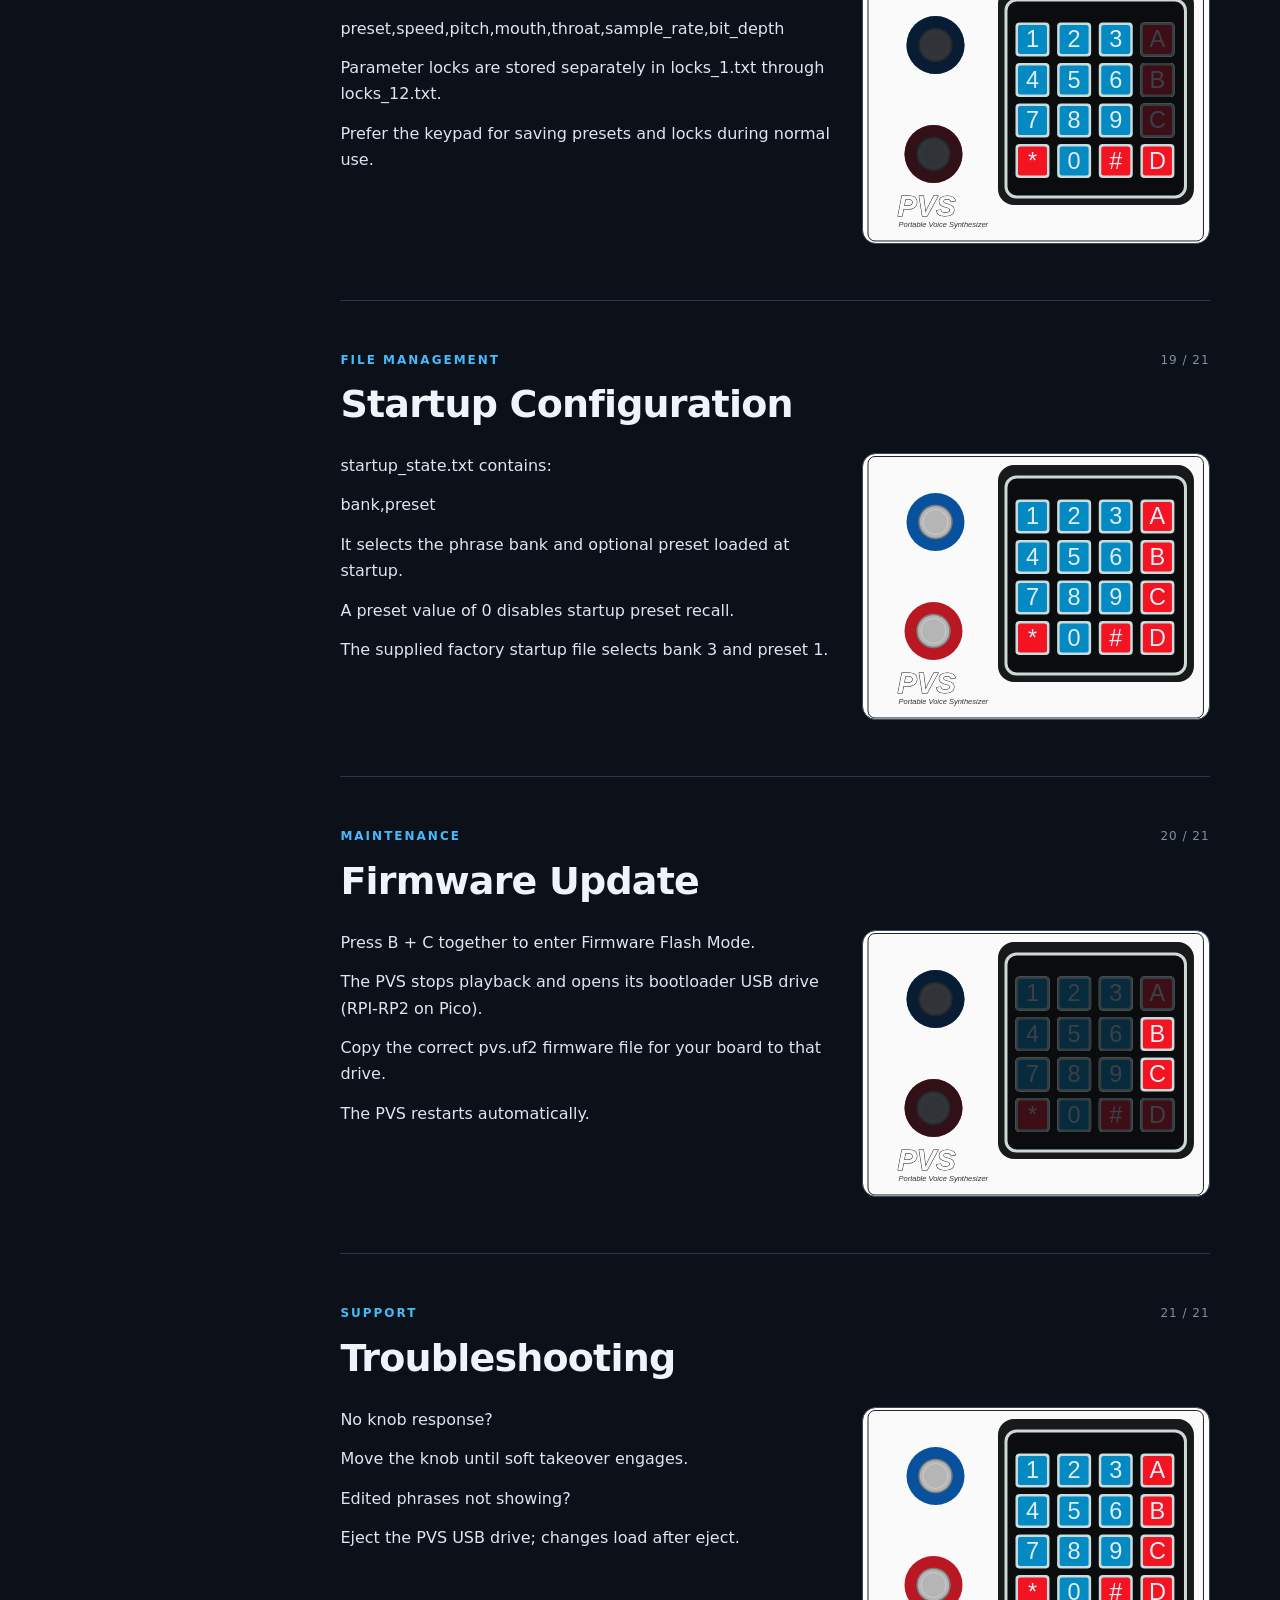
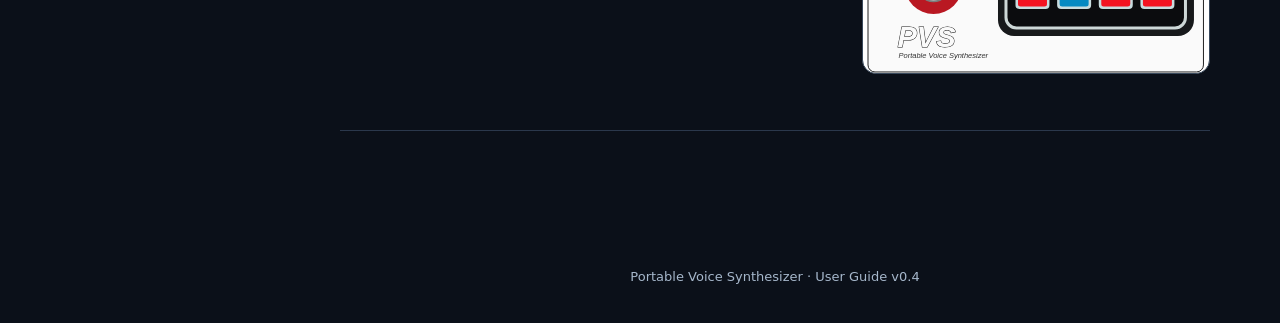
==== commit 4520003a: "docs: highlight relevant keypad controls and include traced vector PVS logo" ====
--- a/docs/pvs-user-guide/index.html
+++ b/docs/pvs-user-guide/index.html
@@ -24,6 +24,10 @@
 .keypad-tip{font-size:13px;color:var(--muted);margin:16px 0 0}
 @media(max-width:920px){.keypad-layout{grid-template-columns:1fr}.keypad-image{max-width:580px}}
 @media print{.keypad-links{background:white;color:black}.keypad-guide h2{color:black}}
+
+.hero-logo{display:block;width:min(290px,70vw);height:auto;filter:invert(1);margin:0 0 18px}
+.control-focus{pointer-events:none}
+@media print{.hero-logo{filter:none}}
 </style></head>
 <body><svg aria-hidden="true" xmlns="http://www.w3.org/2000/svg" width="0" height="0" style="position:absolute;overflow:hidden"><defs><symbol id="pvs-drawing" viewBox="0 0 692 531"><rect x="10" y="5" width="671" height="523" rx="14" fill="#fafafa" stroke="#222" stroke-width="2"/><rect x="270" y="22" width="392" height="434" rx="32" fill="#17191b"/><rect x="286" y="46" width="359" height="394" rx="21" fill="#0b0c0e" stroke="#ced8d7" stroke-width="6"/><circle cx="145" cy="136" r="58" fill="#07519d"/><circle cx="145" cy="136" r="33" fill="#b5b5b5" stroke="#7b7b7b" stroke-width="3"/><circle cx="145" cy="136" r="25" fill="none" stroke="#d1d1d1" stroke-width="1.7"/><circle cx="141" cy="354" r="58" fill="#b91822"/><circle cx="141" cy="354" r="33" fill="#b5b5b5" stroke="#7b7b7b" stroke-width="3"/><circle cx="141" cy="354" r="25" fill="none" stroke="#d1d1d1" stroke-width="1.7"/><rect x="305.0" y="91.0" width="68" height="68" rx="8" fill="#c8dcde"/><rect x="310.0" y="96.0" width="58" height="58" rx="5" fill="#048ac2"/><text x="339.0" y="141.0" font-size="47" text-anchor="middle" font-family="Arial,sans-serif" fill="#e2ecf4">1</text><rect x="388.3" y="91.0" width="68" height="68" rx="8" fill="#c8dcde"/><rect x="393.3" y="96.0" width="58" height="58" rx="5" fill="#048ac2"/><text x="422.3" y="141.0" font-size="47" text-anchor="middle" font-family="Arial,sans-serif" fill="#e2ecf4">2</text><rect x="471.6" y="91.0" width="68" height="68" rx="8" fill="#c8dcde"/><rect x="476.6" y="96.0" width="58" height="58" rx="5" fill="#048ac2"/><text x="505.6" y="141.0" font-size="47" text-anchor="middle" font-family="Arial,sans-serif" fill="#e2ecf4">3</text><rect x="554.9" y="91.0" width="68" height="68" rx="8" fill="#c8dcde"/><rect x="559.9" y="96.0" width="58" height="58" rx="5" fill="#f31321"/><text x="588.9" y="141.0" font-size="47" text-anchor="middle" font-family="Arial,sans-serif" fill="#e2ecf4">A</text><rect x="305.0" y="172.0" width="68" height="68" rx="8" fill="#c8dcde"/><rect x="310.0" y="177.0" width="58" height="58" rx="5" fill="#048ac2"/><text x="339.0" y="222.0" font-size="47" text-anchor="middle" font-family="Arial,sans-serif" fill="#e2ecf4">4</text><rect x="388.3" y="172.0" width="68" height="68" rx="8" fill="#c8dcde"/><rect x="393.3" y="177.0" width="58" height="58" rx="5" fill="#048ac2"/><text x="422.3" y="222.0" font-size="47" text-anchor="middle" font-family="Arial,sans-serif" fill="#e2ecf4">5</text><rect x="471.6" y="172.0" width="68" height="68" rx="8" fill="#c8dcde"/><rect x="476.6" y="177.0" width="58" height="58" rx="5" fill="#048ac2"/><text x="505.6" y="222.0" font-size="47" text-anchor="middle" font-family="Arial,sans-serif" fill="#e2ecf4">6</text><rect x="554.9" y="172.0" width="68" height="68" rx="8" fill="#c8dcde"/><rect x="559.9" y="177.0" width="58" height="58" rx="5" fill="#f31321"/><text x="588.9" y="222.0" font-size="47" text-anchor="middle" font-family="Arial,sans-serif" fill="#e2ecf4">B</text><rect x="305.0" y="253.0" width="68" height="68" rx="8" fill="#c8dcde"/><rect x="310.0" y="258.0" width="58" height="58" rx="5" fill="#048ac2"/><text x="339.0" y="303.0" font-size="47" text-anchor="middle" font-family="Arial,sans-serif" fill="#e2ecf4">7</text><rect x="388.3" y="253.0" width="68" height="68" rx="8" fill="#c8dcde"/><rect x="393.3" y="258.0" width="58" height="58" rx="5" fill="#048ac2"/><text x="422.3" y="303.0" font-size="47" text-anchor="middle" font-family="Arial,sans-serif" fill="#e2ecf4">8</text><rect x="471.6" y="253.0" width="68" height="68" rx="8" fill="#c8dcde"/><rect x="476.6" y="258.0" width="58" height="58" rx="5" fill="#048ac2"/><text x="505.6" y="303.0" font-size="47" text-anchor="middle" font-family="Arial,sans-serif" fill="#e2ecf4">9</text><rect x="554.9" y="253.0" width="68" height="68" rx="8" fill="#c8dcde"/><rect x="559.9" y="258.0" width="58" height="58" rx="5" fill="#f31321"/><text x="588.9" y="303.0" font-size="47" text-anchor="middle" font-family="Arial,sans-serif" fill="#e2ecf4">C</text><rect x="305.0" y="334.0" width="68" height="68" rx="8" fill="#c8dcde"/><rect x="310.0" y="339.0" width="58" height="58" rx="5" fill="#f31321"/><text x="339.0" y="384.0" font-size="47" text-anchor="middle" font-family="Arial,sans-serif" fill="#e2ecf4">*</text><rect x="388.3" y="334.0" width="68" height="68" rx="8" fill="#c8dcde"/><rect x="393.3" y="339.0" width="58" height="58" rx="5" fill="#048ac2"/><text x="422.3" y="384.0" font-size="47" text-anchor="middle" font-family="Arial,sans-serif" fill="#e2ecf4">0</text><rect x="471.6" y="334.0" width="68" height="68" rx="8" fill="#c8dcde"/><rect x="476.6" y="339.0" width="58" height="58" rx="5" fill="#f31321"/><text x="505.6" y="384.0" font-size="47" text-anchor="middle" font-family="Arial,sans-serif" fill="#e2ecf4">#</text><rect x="554.9" y="334.0" width="68" height="68" rx="8" fill="#c8dcde"/><rect x="559.9" y="339.0" width="58" height="58" rx="5" fill="#f31321"/><text x="588.9" y="384.0" font-size="47" text-anchor="middle" font-family="Arial,sans-serif" fill="#e2ecf4">D</text><text x="69" y="478" font-size="58" font-family="Arial,sans-serif" font-style="italic" font-weight="800" fill="#fafafa" stroke="#131313" stroke-width="1.8" paint-order="stroke">PVS</text><text x="71" y="501" font-size="15" font-family="Arial,sans-serif" font-style="italic" fill="#333">Portable Voice Synthesizer</text></symbol></defs></svg><aside class="sidebar" id="sidebar"><a class="brand" href="#top"><span class="brand-mark"></span>PVS</a><div class="nav-label">USER GUIDE</div><nav aria-label="Interactive controls"><a href="#interactive-keypad" data-link>Interactive keypad</a></nav><nav aria-label="Guide sections"><a href="#portable-voice-synthesizer" data-link>Portable Voice Synthesizer</a>
 <a href="#getting-started" data-link>Getting Started</a>
@@ -47,8 +51,12 @@
 <a href="#firmware-update" data-link>Firmware Update</a>
 <a href="#troubleshooting" data-link>Troubleshooting</a></nav></aside>
 <div class="main"><div class="mobile-bar"><strong>PVS User Guide</strong><button id="menu-toggle" aria-controls="sidebar" aria-expanded="false">☰ Contents</button></div>
-<header class="hero" id="top"><div class="hero-inner"><div class="eyebrow">Portable Voice Synthesizer / v0.4</div><h1>The classic robot voice, reimagined.</h1><p>12 banks of 12 playable phrases, four performance modes, hands-on voice shaping and USB phrase editing.</p><div class="hero-actions"><a href="#getting-started">Get started</a><a href="#usb-edit-mode">Edit phrases over USB</a></div></div></header>
-<main class="content"><section class="keypad-guide" id="interactive-keypad" aria-labelledby="keypad-title"><h2 id="keypad-title">Explore the PVS controls</h2><p class="intro">Select a keypad button or knob to jump to its instructions.</p><div class="keypad-layout"><div class="keypad-image"><svg viewBox="0 0 692 531" role="img" aria-label="PVS instrument with red and blue knobs and four-by-four keypad"><use href="#pvs-drawing"/></svg><a class="keypad-hotspot" href="#playing-phrases" title="1: Play phrase (or select bank while holding D)" aria-label="1: Play phrase (or select bank while holding D)" style="left:44.075%;top:17.043%;width:9.827%;height:12.994%"><span>1</span></a><a class="keypad-hotspot" href="#playing-phrases" title="2: Play phrase (or select bank while holding D)" aria-label="2: Play phrase (or select bank while holding D)" style="left:56.214%;top:17.043%;width:9.827%;height:12.994%"><span>2</span></a><a class="keypad-hotspot" href="#playing-phrases" title="3: Play phrase (or select bank while holding D)" aria-label="3: Play phrase (or select bank while holding D)" style="left:68.208%;top:17.043%;width:9.827%;height:12.994%"><span>3</span></a><a class="keypad-hotspot mode" href="#voice-mode" title="A: Voice Mode" aria-label="A: Voice Mode" style="left:80.202%;top:17.043%;width:9.827%;height:12.994%"><span>A</span></a><a class="keypad-hotspot" href="#playing-phrases" title="4: Play phrase (or select bank while holding D)" aria-label="4: Play phrase (or select bank while holding D)" style="left:44.075%;top:32.298%;width:9.827%;height:12.994%"><span>4</span></a><a class="keypad-hotspot" href="#playing-phrases" title="5: Play phrase (or select bank while holding D)" aria-label="5: Play phrase (or select bank while holding D)" style="left:56.214%;top:32.298%;width:9.827%;height:12.994%"><span>5</span></a><a class="keypad-hotspot" href="#playing-phrases" title="6: Play phrase (or select bank while holding D)" aria-label="6: Play phrase (or select bank while holding D)" style="left:68.208%;top:32.298%;width:9.827%;height:12.994%"><span>6</span></a><a class="keypad-hotspot mode" href="#sample-mode" title="B: Sample Mode" aria-label="B: Sample Mode" style="left:80.202%;top:32.298%;width:9.827%;height:12.994%"><span>B</span></a><a class="keypad-hotspot" href="#playing-phrases" title="7: Play phrase (or select bank while holding D)" aria-label="7: Play phrase (or select bank while holding D)" style="left:44.075%;top:47.552%;width:9.827%;height:12.994%"><span>7</span></a><a class="keypad-hotspot" href="#playing-phrases" title="8: Play phrase (or select bank while holding D)" aria-label="8: Play phrase (or select bank while holding D)" style="left:56.214%;top:47.552%;width:9.827%;height:12.994%"><span>8</span></a><a class="keypad-hotspot" href="#playing-phrases" title="9: Play phrase (or select bank while holding D)" aria-label="9: Play phrase (or select bank while holding D)" style="left:68.208%;top:47.552%;width:9.827%;height:12.994%"><span>9</span></a><a class="keypad-hotspot mode" href="#chromatic-mode" title="C: Chromatic Mode" aria-label="C: Chromatic Mode" style="left:80.202%;top:47.552%;width:9.827%;height:12.994%"><span>C</span></a><a class="keypad-hotspot" href="#playing-phrases" title="*: Play phrase (or select bank while holding D)" aria-label="*: Play phrase (or select bank while holding D)" style="left:44.075%;top:62.618%;width:9.827%;height:12.994%"><span>*</span></a><a class="keypad-hotspot" href="#playing-phrases" title="0: Play phrase (or select bank while holding D)" aria-label="0: Play phrase (or select bank while holding D)" style="left:56.214%;top:62.618%;width:9.827%;height:12.994%"><span>0</span></a><a class="keypad-hotspot" href="#playing-phrases" title="#: Play phrase (or select bank while holding D)" aria-label="#: Play phrase (or select bank while holding D)" style="left:68.208%;top:62.618%;width:9.827%;height:12.994%"><span>#</span></a><a class="keypad-hotspot mode" href="#preset-mode" title="D: Preset Mode" aria-label="D: Preset Mode" style="left:80.202%;top:62.618%;width:9.827%;height:12.994%"><span>D</span></a><a class="keypad-hotspot knob-hotspot" href="#normal-mode" title="Blue knob: knob assignments by mode" aria-label="Blue knob: view normal-mode control assignments" style="left:12.283%;top:14.313%;width:17.341%;height:22.599%"><span>Blue knob</span></a><a class="keypad-hotspot knob-hotspot" href="#normal-mode" title="Red knob: knob assignments by mode" aria-label="Red knob: view normal-mode control assignments" style="left:11.705%;top:55.367%;width:17.341%;height:22.599%"><span>Red knob</span></a></div><div class="keypad-links"><h3>More button combinations</h3><p>The phrase keys play sounds normally. Hold a mode key with a phrase key for alternate functions.</p><a href="#phrase-banks">D + phrase: Select a phrase bank</a><a href="#parameter-locks">A / B / C + phrase: Parameter locks</a><a href="#usb-edit-mode">A + D: USB Edit Mode</a><a href="#firmware-update">B + C: Firmware update</a><a href="#clear-parameter-locks">D + B: Clear all bank locks</a><a href="#soft-takeover">Knobs: Soft takeover explained</a></div></div><p class="keypad-tip">The diagram is a navigation aid; it does not trigger sounds or operate a connected PVS.</p></section><section class="doc-section" id="portable-voice-synthesizer" aria-labelledby="h1">
+<header class="hero" id="top"><div class="hero-inner"><?xml version="1.0" encoding="UTF-8"?>
+<svg class="hero-logo" width="288" height="138" aria-label="PVS Portable Voice Synthesizer logo" role="img" viewBox="0 0 288 138" xmlns="http://www.w3.org/2000/svg">
+ <title>PVS — Portable Voice Synthesizer</title>
+ <path d="m0 135v2h287v-2zm161-38-1-1h-2l-1 1h-1l-3 3-2-3h-3l-5 5v1l-1 1-1-1v-2l1-1v-3l-3 3h-2l-2-2h-1l-1 1h-2v1l-3 3v1l-1 1v1l-1 1v1l1 1v1h3l4-4h1l1 1v2h2l2-2h2l2 2h1l1-1h1l2-2h1l1 1h5l1-1h1v-1l1-1h1l2-2h-2l-1-1 1-1v-1l1-1zm-32 9 1-1 1 1-1 1zm25-2 1-1h2l1 1-1 1h-2zm-19 0 1-1 1 1-1 1zm-3-2 1 1v1l-2 2-1-1v-1zm26 0 1-1 1 1-1 1zm-26 0 1-1 1 1-1 1zm19-2 1 1v1l-3 3h-1l-1 1h-1l-1-1v-1l1-1v-1l2-2zm-5-7-1-1h-1l-1 1v2h1zm-44-4h-1l-4 4v1l-2 2v1l-2 2v1l-2 3h-1l-2-2h-1l-1 1h-1l-1-1 6-9v-2h-2l-1 1v1l-1 1v1l-2 2v1l-1 1v1l-2 2v1l-1 1v1l-1 1v1l-3 3-1-1v-1l1-1v-2l-1-1h-4l-2 2h-1l-1 1v1l-4 4h-1l-1-1v-1l2-2v-1l1-1v-1l2-2v-1l1-1h2l1-1h2l1-1h3v-1h-6l-1-1 2-2v-2h-1l-7 7h-3l-1 1v1h2l1 1v2l-1 1h-5l-1 1-1-1h-1l-3 3h-1l-1-1v-1h-4l-1-1 1-1h1l4-4h1l1-1v-1l1-1v-4l-1-1h-1l-1-1h-12l-3 2h-3l-1 1h-2l-2 2h-2l-1 1h-1l-4 4h4l1-1h1l2-2h2l3-2 1 1v1l-1 1v1l-2 2v2l-2 2v1l-1 1v1l-2 2h-1l-1 1h-2v2l2 2-1 1v1l-1 1v1l-2 2v2l-1 1v2h1l2-2v-1l1-1v-1l1-1v-1l2-2v-1l1-1v-1l2-2h1l1-1h1l3-2h2l6-4h1l1 1-2 2v1l-2 2v5l1 1h1l2-2h1l2-2 1 1v1h2l2-2v-1l1-1v-1l1-1h1l2-2h1l2 2-2 2v3l1 1h1l1-1h1v-1l1-1 3 2h1l2-2h1l1-1 1 1h11l4-4h1l1 1-1 1 1 1v1h2l2-2h1l1-1 1 1v1h4l2-2h1l3-3v-1l1-1-1 1h-1l-1-1v-1l1-1v-2l-1-1h-2l-6 6v1l-1 1h-1l-1-1 1-1v-1l1-1v-1l2-2v-1l3-3v-1l1-1v-1l2-2zm-56 24 1-1 1 1v1l-1 1-1-1zm-4-1 1-1 1 1v1l-1 1-1-1zm18-1 1-1 1 1-1 1zm-17-1 1-1 1 1v1l-1 1-1-1zm55-2 1-1h1l1 1-1 1h-1zm-7 0 1-1 1 1-1 1zm-4 0 1-1 1 1-1 1zm-18 0 1-1 1 1-1 1zm32-1 1-1 1 1-1 1zm-17-1 1 1-4 4-1-1v-1l3-3zm-14 1 1-1 1 1-1 1zm32-1 1-1 1 1-1 1zm-18-1 1-1 1 1-1 1zm-34-10v1l-4 4h-1l-3 3h-1l-2 2h-1l-1 1h-1l-1 1h-1l-3 2h-1l-1-1 1-1v-1l1-1v-1l2-2v-1l1-1v-1l1-1v-1l3-3h5l1-1h2l1 1h2zm203-10-1-1-2 2v1h1zm-136-62h-1v1l-2 3v2l-1 1v3l-2 3v2l-1 1v2l-1 1v1l-1 1v1l-1 1v1l-5 5h-1l-3 2h-55l-1 1v1l-1 1v2l-2 3v3l-1 1v2l-2 3v2l-1 1v3l-1 1v1l-1 1v2l-1 1h-2l-1 1h-21v1h1l1 1h22l1-1h1v-1l2-3v-3l1-1v-2l2-3v-2l1-1v-3l2-3v-2l1-1v-2l3-2h54l1-1h2l5-5v-1l2-2v-1l1-1v-2l1-1v-2l2-3v-3l1-1v-2l2-3zm162-17h-61l-1 1h-5l-1 1h-1l-1 1h-1l-1 1h-1l-6 6v1l-1 1v1l-2 3v2l-2 2v1l-1 1-1-1v-1l-2 2v1l-3 3v1l-3 3v1l-3 3v1l-3 3v1l-4 4v1l-2 2v1l-3 3v1l-4 4v1l-3 3v1l-4 4v1l-3 3v1l-3 3v1l-2 2h-25l-1 1v1h12l1 1-1 1v1l-2 2h-1v1l-6 6v1l-1 1h-1v1l-4 4v1l-3 3v1l-1 1-1-1v-4l1-1v-2l2-3v-3l1-1v-2l2-3v-1h-1l-1-1-1 1v1l-1 1v2l-1 1v1l-1 1v2l-1 1v3l-2 3v3l-1 1v8h2l5-5v-1l3-3v-1l3-3v-1l7-7v-1l1-1h1l1-1v-1l1-1h1l2-3h1v-1l2-2h10v-1l3-3v-1l4-4v-1l3-3v-1l2-2v-1l4-4v-1l3-3v-1l3-3v-1l4-4v-1l3-3v-1l3-3v-1l3-3v-1l3-3v-1l2-3 1 1v3l-1 1v6l1 1v2l1 1h1l2 2h2l1 1h43l1 1v2l-1 1v1l-2 2h-55v1l-3 3v1l-2 2v1l-2 2v1l-2 2v1l-2 2v1l-2 2v1l-1 1v1h77l1-1h1l1-1h1l1-1h1l5-5v-1l1-1v-1l2-2v-2l1-1 1 1v3l-1 1v1l-2 2v1l-1 1v1l-7 7h-1l-1 1h-2l-1 1h-3l-1 1h-73v2h7l1 1-1 1h-1l-1 1h-1l-5 5v1l-1 1 2 3h1l1 1h2l1 1h2l2 2-3 3h-1l-2 2h-1l-1 1h-2l-1 1h-1l-1 1h-1l-1-1v-1l1-1h-2l-2 3 1 1v1h6l1-1h2l1-1h1l1-1h1l1-1h1l4-4 1 1v1l3 2-1 1v1l-4 4h-1l-1-1h-3l-1 1h-12l-1 1h-6l-1 1h-13l-1 1h-12l-1 1h-5l-1 1h-11l-1 1h-11l-1 1h-5l-1 1h-9l-1 1h-9l-1 1h-5l-1 1h-7l-1 1h-7l-1 1h-3l-1 1h-5l-1 1h-4l-1 1h-2l-1 1h-2l-1 1v1h7l1-1h5l1-1h2l1-1h5l1-1h7l1-1h3l1-1h7l1-1h8l1-1h4l1-1h10l1-1h9l1-1h5l1-1h11l1-1h10l1-1h6l1-1h12l1-1h12l1-1h6l1-1h3l1 1v1l-1 1v2h2v-1l3-3v-1l2-2 2 2 1-1h13l1-1h7l1-1h15l1-1h15l1-1h9l1-1h18-2l-1-1h-25l-1 1h-12l-1 1h-15l-1 1h-15l-1 1h-6l-1 1h-2l-1-1v-1l5-5h2l4-4 1 1v2h3v-1l1-1 1 1v1h3l2-2 1 1h2l2-2v-1l1-1 1 1v2l1 1h1l3-2 3 2 1-1h2l1-1h1v-1l1-1 1 1v2h4l1-1h1l2-2 2 2h2l2-2 2 2h3l1-1h2l1-1h4l1 1h2l1-1h2l1-1h1l1 1h1l2-2v-1l5-5 1 1h1l2-2v-2h-3l-1 1h-1l-1-1-3 3v1l-2 2-1-1v-1l1-1v-2h-4l-4 4-1-1v-2l-1-1h-2l-1 1h-3l-1 1v1h1l1 1-2 2h-3l-2 2-1-1v-1l2-2v-2h-1l-3 3v1l-2 2h-1l-3-3 2-2 1 1h1l1-1v-2h-3l-1 1h-1l-1 1h-1l-2 3-1-1v-2h-1l-1-1-1 1h-1l-2 2h-1v1l-2 2-1-1v-3l-1-1-1 1-1-1v-1l3-3v-1l1-1v-1l2-2h1l1 1h19l1-1h3l1-1h1l1-1h1l1-1h1l5-5v-1l2-2v-1l1-1v-1l2-3v-2l2-3v-9l-1-1v-2l1-1v-7l-1-1v-1l-4-4h-1l-1-1h-2l-1-1h-40l-1-1v-2l3-3h41l1-1h1l3-3v-1l4-4v-1l4-4v-1l3-3zm-75 93 1-1 1 1-1 1zm-9 0 1-1 1 1-1 1zm-6 0 1-1 1 1-1 1zm38-1 1-1h1l1 1-1 1h-1zm-37 0 1-1 1 1-1 1zm73-2 1-1 1 1-1 1zm-17 0 1-1 1 1-1 1zm-9-1 1 1v2l-1 1h-3l-1-1 3-3zm-6 1 1-1 1 1-1 1zm33-1 1-1h1l1 1-1 1h-1zm-30-2 1 1v1l-1 1h-1l-1-1zm33 0 1-1 1 1-1 1zm-5-1-2 2v2l-1 1h-4l-1-1 2-2h1l3-3h1zm-45-2 1 1-1 1v1l-2 2v1l-3 3h-1l-1-1 1-1v-1l2-2v-1l3-3zm0-6-2 2v1l-1 1h-2l-1 1h-1l-1 1h-1v1h2l1 1-1 1v1l-1 1v1l-2 2-1-1v-1l1-1v-1h-1l-1-1-1 1h-4v1l-1 1-2-2h-1l-4 4-1-1v-1l1-1h-3l-1 1v1l-2 3-2-2v-1h-1l-1-1h-1l-3-2h-2l-1-1v-1l4-4h1l3-2h2l1-1h3l1 1-2 2h-1v1l-1 1 1 1 2-2h1l3-3v-1l2-2h21zm3-2 2 2-1 1v1l-1 1h-1l-1-1 1-1v-2zm46-24 1-1 1 1-1 1zm2-6 1 1v2l-1 1-1-1v-2zm-145 25h2l1 1h22l1-1h1l1-1v-1l2-2v-1l4-4v-1l3-3v-1l3-3v-1l4-4v-1l3-3v-1l3-3v-1l3-3v-1l4-4v-1l3-3v-1l3-3v-1l3-3v-1l3-3v-1l3-3v-1l5-5v-1l3-3v-1l-1-1h-21l-1 1h-2v1l-3 3v1l-4 4v1l-3 3v1l-3 3v1l-3 3v1l-3 3v1l-3 3v1l-3 3v1l-3 3v1l-3 3v1l-2 2-1-1v-43h-4l-1-1h-20l-1 1v10l1 1v14l1 1v12l1 1v8l1 1v16l1 1zm-118 2 1 1h22l2-2v-2l1-1v-2l1-1v-1l1-1v-2l1-1v-3l2-3v-2l1-1v-2l1-1v-2l1-1v-2l1-1v-2l2-3v-3l1-1v-2l2-3v-2l1-1v-2l1-1v-1l2-2h39l1 1v3l-3 2h-35l-1 1v1l-2 3v2l-1 1v2l-1 1v1l-1 1v2l-1 1v2l1 1h46l1-1h7l2-2h1l2-2v-1l2-2v-2l2-3v-2l1-1v-2l2-3v-3l2-3v-2l1-1v-2l1-1v-6l-1-1v-1l-3-3h-2l-1-1h-79v1l-2 3v2l-1 1v3l-1 1v1l-1 1v2l-1 1v3l-1 1v1l-1 1v2l-1 1v3l-2 3v3l-1 1v2l-1 1v2l-1 1v2l-1 1v3l-2 3v2l-1 1v3l-2 3v3l-1 1v2l-1 1v2l-1 1v2l-1 1z" fill-rule="evenodd"/>
+</svg><div class="eyebrow">Portable Voice Synthesizer / v0.4</div><h1>The classic robot voice, reimagined.</h1><p>12 banks of 12 playable phrases, four performance modes, hands-on voice shaping and USB phrase editing.</p><div class="hero-actions"><a href="#getting-started">Get started</a><a href="#usb-edit-mode">Edit phrases over USB</a></div></div></header>
+<main class="content"><section class="keypad-guide" id="interactive-keypad" aria-labelledby="keypad-title"><h2 id="keypad-title">Explore the PVS controls</h2><p class="intro">Select a keypad button or knob to jump to its instructions.</p><div class="keypad-layout"><div class="keypad-image"><svg viewBox="0 0 692 531" role="img" aria-label="PVS instrument with red and blue knobs and four-by-four keypad"><use href="#pvs-drawing"/></svg><a class="keypad-hotspot" href="#playing-phrases" title="1: Play phrase (or select bank while holding D)" aria-label="1: Play phrase (or select bank while holding D)" style="left:44.075%;top:17.043%;width:9.827%;height:12.994%"><span>1</span></a><a class="keypad-hotspot" href="#playing-phrases" title="2: Play phrase (or select bank while holding D)" aria-label="2: Play phrase (or select bank while holding D)" style="left:56.214%;top:17.043%;width:9.827%;height:12.994%"><span>2</span></a><a class="keypad-hotspot" href="#playing-phrases" title="3: Play phrase (or select bank while holding D)" aria-label="3: Play phrase (or select bank while holding D)" style="left:68.208%;top:17.043%;width:9.827%;height:12.994%"><span>3</span></a><a class="keypad-hotspot mode" href="#voice-mode" title="A: Voice Mode" aria-label="A: Voice Mode" style="left:80.202%;top:17.043%;width:9.827%;height:12.994%"><span>A</span></a><a class="keypad-hotspot" href="#playing-phrases" title="4: Play phrase (or select bank while holding D)" aria-label="4: Play phrase (or select bank while holding D)" style="left:44.075%;top:32.298%;width:9.827%;height:12.994%"><span>4</span></a><a class="keypad-hotspot" href="#playing-phrases" title="5: Play phrase (or select bank while holding D)" aria-label="5: Play phrase (or select bank while holding D)" style="left:56.214%;top:32.298%;width:9.827%;height:12.994%"><span>5</span></a><a class="keypad-hotspot" href="#playing-phrases" title="6: Play phrase (or select bank while holding D)" aria-label="6: Play phrase (or select bank while holding D)" style="left:68.208%;top:32.298%;width:9.827%;height:12.994%"><span>6</span></a><a class="keypad-hotspot mode" href="#sample-mode" title="B: Sample Mode" aria-label="B: Sample Mode" style="left:80.202%;top:32.298%;width:9.827%;height:12.994%"><span>B</span></a><a class="keypad-hotspot" href="#playing-phrases" title="7: Play phrase (or select bank while holding D)" aria-label="7: Play phrase (or select bank while holding D)" style="left:44.075%;top:47.552%;width:9.827%;height:12.994%"><span>7</span></a><a class="keypad-hotspot" href="#playing-phrases" title="8: Play phrase (or select bank while holding D)" aria-label="8: Play phrase (or select bank while holding D)" style="left:56.214%;top:47.552%;width:9.827%;height:12.994%"><span>8</span></a><a class="keypad-hotspot" href="#playing-phrases" title="9: Play phrase (or select bank while holding D)" aria-label="9: Play phrase (or select bank while holding D)" style="left:68.208%;top:47.552%;width:9.827%;height:12.994%"><span>9</span></a><a class="keypad-hotspot mode" href="#chromatic-mode" title="C: Chromatic Mode" aria-label="C: Chromatic Mode" style="left:80.202%;top:47.552%;width:9.827%;height:12.994%"><span>C</span></a><a class="keypad-hotspot" href="#playing-phrases" title="*: Play phrase (or select bank while holding D)" aria-label="*: Play phrase (or select bank while holding D)" style="left:44.075%;top:62.618%;width:9.827%;height:12.994%"><span>*</span></a><a class="keypad-hotspot" href="#playing-phrases" title="0: Play phrase (or select bank while holding D)" aria-label="0: Play phrase (or select bank while holding D)" style="left:56.214%;top:62.618%;width:9.827%;height:12.994%"><span>0</span></a><a class="keypad-hotspot" href="#playing-phrases" title="#: Play phrase (or select bank while holding D)" aria-label="#: Play phrase (or select bank while holding D)" style="left:68.208%;top:62.618%;width:9.827%;height:12.994%"><span>#</span></a><a class="keypad-hotspot mode" href="#preset-mode" title="D: Preset Mode" aria-label="D: Preset Mode" style="left:80.202%;top:62.618%;width:9.827%;height:12.994%"><span>D</span></a><a class="keypad-hotspot knob-hotspot" href="#normal-mode" title="Blue knob: knob assignments by mode" aria-label="Blue knob: view normal-mode control assignments" style="left:12.283%;top:14.313%;width:17.341%;height:22.599%"><span>Blue knob</span></a><a class="keypad-hotspot knob-hotspot" href="#normal-mode" title="Red knob: knob assignments by mode" aria-label="Red knob: view normal-mode control assignments" style="left:11.705%;top:55.367%;width:17.341%;height:22.599%"><span>Red knob</span></a></div><div class="keypad-links"><h3>More button combinations</h3><p>The phrase keys play sounds normally. Hold a mode key with a phrase key for alternate functions.</p><a href="#phrase-banks">D + phrase: Select a phrase bank</a><a href="#parameter-locks">A / B / C + phrase: Parameter locks</a><a href="#usb-edit-mode">A + D: USB Edit Mode</a><a href="#firmware-update">B + C: Firmware update</a><a href="#clear-parameter-locks">D + B: Clear all bank locks</a><a href="#soft-takeover">Knobs: Soft takeover explained</a></div></div><p class="keypad-tip">In the guide sections below, active controls remain bright while unrelated buttons are darkened. The diagram is a navigation aid; it does not trigger sounds or operate a connected PVS.</p></section><section class="doc-section" id="portable-voice-synthesizer" aria-labelledby="h1">
   <div class="section-top"><span class="eyebrow">INTRODUCTION</span><span class="section-number">01 / 21</span></div>
   <h2 id="h1">Portable Voice Synthesizer</h2>
   <div class="section-body"><div class="copy"><p>THE CLASSIC ROBOT VOICE,</p>
@@ -64,7 +72,7 @@
   <div class="section-body"><div class="copy"><p>Connect the PVS to USB power.</p>
 <p>The OLED shows the PVS logo, then the current operating mode and knob values.</p>
 <p>Press any of the twelve phrase keys to hear speech.</p>
-<p>Use the red knob for Speed and the blue knob for Pitch in Normal Mode.</p></div><figure><svg viewBox="0 0 692 531" role="img" aria-label="PVS instrument with red and blue knobs and four-by-four keypad"><use href="#pvs-drawing"/></svg></figure></div>
+<p>Use the red knob for Speed and the blue knob for Pitch in Normal Mode.</p></div><figure><svg viewBox="0 0 692 531" role="img" aria-label="PVS instrument with red and blue knobs and four-by-four keypad"><use href="#pvs-drawing"/><g class="control-focus" aria-hidden="true"><rect x="554.9" y="91.0" width="68" height="68" rx="8" fill="#090d14" opacity=".77"/><rect x="554.9" y="172.0" width="68" height="68" rx="8" fill="#090d14" opacity=".77"/><rect x="554.9" y="253.0" width="68" height="68" rx="8" fill="#090d14" opacity=".77"/><rect x="554.9" y="334.0" width="68" height="68" rx="8" fill="#090d14" opacity=".77"/></g></svg></figure></div>
 </section>
 <section class="doc-section" id="playing-phrases" aria-labelledby="h3">
   <div class="section-top"><span class="eyebrow">PLAYBACK</span><span class="section-number">03 / 21</span></div>
@@ -72,7 +80,7 @@
   <div class="section-body"><div class="copy"><p>The twelve phrase keys are 1–9, *, 0 and #.</p>
 <p>Each key plays the matching phrase in the selected bank.</p>
 <p>Press another phrase key to interrupt speech and play a different phrase.</p>
-<p>Press the same key again to restart it.</p></div><figure><svg viewBox="0 0 692 531" role="img" aria-label="PVS instrument with red and blue knobs and four-by-four keypad"><use href="#pvs-drawing"/></svg></figure></div>
+<p>Press the same key again to restart it.</p></div><figure><svg viewBox="0 0 692 531" role="img" aria-label="PVS instrument with red and blue knobs and four-by-four keypad"><use href="#pvs-drawing"/><g class="control-focus" aria-hidden="true"><rect x="554.9" y="91.0" width="68" height="68" rx="8" fill="#090d14" opacity=".77"/><rect x="554.9" y="172.0" width="68" height="68" rx="8" fill="#090d14" opacity=".77"/><rect x="554.9" y="253.0" width="68" height="68" rx="8" fill="#090d14" opacity=".77"/><rect x="554.9" y="334.0" width="68" height="68" rx="8" fill="#090d14" opacity=".77"/><circle cx="145" cy="136" r="58" fill="#090d14" opacity=".77"/><circle cx="141" cy="354" r="58" fill="#090d14" opacity=".77"/></g></svg></figure></div>
 </section>
 <section class="doc-section" id="normal-mode" aria-labelledby="h4">
   <div class="section-top"><span class="eyebrow">PERFORMANCE</span><span class="section-number">04 / 21</span></div>
@@ -81,7 +89,7 @@
 <p class="knob blue">BLUE KNOB - Pitch</p>
 <p class="knob red">RED KNOB – Speed</p>
 <p>These controls reshape the synthetic voice.</p>
-<p>Changes to voice parameters take effect at word boundaries.</p></div><figure><svg viewBox="0 0 692 531" role="img" aria-label="PVS instrument with red and blue knobs and four-by-four keypad"><use href="#pvs-drawing"/></svg></figure></div>
+<p>Changes to voice parameters take effect at word boundaries.</p></div><figure><svg viewBox="0 0 692 531" role="img" aria-label="PVS instrument with red and blue knobs and four-by-four keypad"><use href="#pvs-drawing"/><g class="control-focus" aria-hidden="true"><rect x="305.0" y="91.0" width="68" height="68" rx="8" fill="#090d14" opacity=".77"/><rect x="388.3" y="91.0" width="68" height="68" rx="8" fill="#090d14" opacity=".77"/><rect x="471.6" y="91.0" width="68" height="68" rx="8" fill="#090d14" opacity=".77"/><rect x="554.9" y="91.0" width="68" height="68" rx="8" fill="#090d14" opacity=".77"/><rect x="305.0" y="172.0" width="68" height="68" rx="8" fill="#090d14" opacity=".77"/><rect x="388.3" y="172.0" width="68" height="68" rx="8" fill="#090d14" opacity=".77"/><rect x="471.6" y="172.0" width="68" height="68" rx="8" fill="#090d14" opacity=".77"/><rect x="554.9" y="172.0" width="68" height="68" rx="8" fill="#090d14" opacity=".77"/><rect x="305.0" y="253.0" width="68" height="68" rx="8" fill="#090d14" opacity=".77"/><rect x="388.3" y="253.0" width="68" height="68" rx="8" fill="#090d14" opacity=".77"/><rect x="471.6" y="253.0" width="68" height="68" rx="8" fill="#090d14" opacity=".77"/><rect x="554.9" y="253.0" width="68" height="68" rx="8" fill="#090d14" opacity=".77"/><rect x="305.0" y="334.0" width="68" height="68" rx="8" fill="#090d14" opacity=".77"/><rect x="388.3" y="334.0" width="68" height="68" rx="8" fill="#090d14" opacity=".77"/><rect x="471.6" y="334.0" width="68" height="68" rx="8" fill="#090d14" opacity=".77"/><rect x="554.9" y="334.0" width="68" height="68" rx="8" fill="#090d14" opacity=".77"/></g></svg></figure></div>
 </section>
 <section class="doc-section" id="voice-mode" aria-labelledby="h5">
   <div class="section-top"><span class="eyebrow">PERFORMANCE</span><span class="section-number">05 / 21</span></div>
@@ -90,7 +98,7 @@
 <p class="knob blue">BLUE KNOB - Throat</p>
 <p class="knob red">RED KNOB - Mouth</p>
 <p>These controls reshape the synthetic voice.</p>
-<p>Changes to voice parameters take effect at word boundaries.</p></div><figure><svg viewBox="0 0 692 531" role="img" aria-label="PVS instrument with red and blue knobs and four-by-four keypad"><use href="#pvs-drawing"/></svg></figure></div>
+<p>Changes to voice parameters take effect at word boundaries.</p></div><figure><svg viewBox="0 0 692 531" role="img" aria-label="PVS instrument with red and blue knobs and four-by-four keypad"><use href="#pvs-drawing"/><g class="control-focus" aria-hidden="true"><rect x="305.0" y="91.0" width="68" height="68" rx="8" fill="#090d14" opacity=".77"/><rect x="388.3" y="91.0" width="68" height="68" rx="8" fill="#090d14" opacity=".77"/><rect x="471.6" y="91.0" width="68" height="68" rx="8" fill="#090d14" opacity=".77"/><rect x="305.0" y="172.0" width="68" height="68" rx="8" fill="#090d14" opacity=".77"/><rect x="388.3" y="172.0" width="68" height="68" rx="8" fill="#090d14" opacity=".77"/><rect x="471.6" y="172.0" width="68" height="68" rx="8" fill="#090d14" opacity=".77"/><rect x="554.9" y="172.0" width="68" height="68" rx="8" fill="#090d14" opacity=".77"/><rect x="305.0" y="253.0" width="68" height="68" rx="8" fill="#090d14" opacity=".77"/><rect x="388.3" y="253.0" width="68" height="68" rx="8" fill="#090d14" opacity=".77"/><rect x="471.6" y="253.0" width="68" height="68" rx="8" fill="#090d14" opacity=".77"/><rect x="554.9" y="253.0" width="68" height="68" rx="8" fill="#090d14" opacity=".77"/><rect x="305.0" y="334.0" width="68" height="68" rx="8" fill="#090d14" opacity=".77"/><rect x="388.3" y="334.0" width="68" height="68" rx="8" fill="#090d14" opacity=".77"/><rect x="471.6" y="334.0" width="68" height="68" rx="8" fill="#090d14" opacity=".77"/><rect x="554.9" y="334.0" width="68" height="68" rx="8" fill="#090d14" opacity=".77"/></g></svg></figure></div>
 </section>
 <section class="doc-section" id="sample-mode" aria-labelledby="h6">
   <div class="section-top"><span class="eyebrow">PERFORMANCE</span><span class="section-number">06 / 21</span></div>
@@ -99,7 +107,7 @@
 <p class="knob blue">BLUE KNOB - Bit Depth (8bit to 1bit)</p>
 <p class="knob red">RED KNOB - Sample Rate (8 to 44.1kHz)</p>
 <p>Turning the red knob toward its minimum ADC position selects the highest sample rate.</p>
-<p>The selected sample rate persists after leaving this mode.</p></div><figure><svg viewBox="0 0 692 531" role="img" aria-label="PVS instrument with red and blue knobs and four-by-four keypad"><use href="#pvs-drawing"/></svg></figure></div>
+<p>The selected sample rate persists after leaving this mode.</p></div><figure><svg viewBox="0 0 692 531" role="img" aria-label="PVS instrument with red and blue knobs and four-by-four keypad"><use href="#pvs-drawing"/><g class="control-focus" aria-hidden="true"><rect x="305.0" y="91.0" width="68" height="68" rx="8" fill="#090d14" opacity=".77"/><rect x="388.3" y="91.0" width="68" height="68" rx="8" fill="#090d14" opacity=".77"/><rect x="471.6" y="91.0" width="68" height="68" rx="8" fill="#090d14" opacity=".77"/><rect x="554.9" y="91.0" width="68" height="68" rx="8" fill="#090d14" opacity=".77"/><rect x="305.0" y="172.0" width="68" height="68" rx="8" fill="#090d14" opacity=".77"/><rect x="388.3" y="172.0" width="68" height="68" rx="8" fill="#090d14" opacity=".77"/><rect x="471.6" y="172.0" width="68" height="68" rx="8" fill="#090d14" opacity=".77"/><rect x="305.0" y="253.0" width="68" height="68" rx="8" fill="#090d14" opacity=".77"/><rect x="388.3" y="253.0" width="68" height="68" rx="8" fill="#090d14" opacity=".77"/><rect x="471.6" y="253.0" width="68" height="68" rx="8" fill="#090d14" opacity=".77"/><rect x="554.9" y="253.0" width="68" height="68" rx="8" fill="#090d14" opacity=".77"/><rect x="305.0" y="334.0" width="68" height="68" rx="8" fill="#090d14" opacity=".77"/><rect x="388.3" y="334.0" width="68" height="68" rx="8" fill="#090d14" opacity=".77"/><rect x="471.6" y="334.0" width="68" height="68" rx="8" fill="#090d14" opacity=".77"/><rect x="554.9" y="334.0" width="68" height="68" rx="8" fill="#090d14" opacity=".77"/></g></svg></figure></div>
 </section>
 <section class="doc-section" id="chromatic-mode" aria-labelledby="h7">
   <div class="section-top"><span class="eyebrow">PERFORMANCE</span><span class="section-number">07 / 21</span></div>
@@ -107,7 +115,7 @@
   <div class="section-body"><div class="copy"><p>Tap C to enter or leave Chromatic Mode.</p>
 <p>The twelve phrase keys replay the last phrase at successive semitones, C through B.</p>
 <p class="knob blue">BLUE KNOB - Pitch</p>
-<p class="knob red">RED KNOB - Speed</p></div><figure><svg viewBox="0 0 692 531" role="img" aria-label="PVS instrument with red and blue knobs and four-by-four keypad"><use href="#pvs-drawing"/></svg></figure></div>
+<p class="knob red">RED KNOB - Speed</p></div><figure><svg viewBox="0 0 692 531" role="img" aria-label="PVS instrument with red and blue knobs and four-by-four keypad"><use href="#pvs-drawing"/><g class="control-focus" aria-hidden="true"><rect x="554.9" y="91.0" width="68" height="68" rx="8" fill="#090d14" opacity=".77"/><rect x="554.9" y="172.0" width="68" height="68" rx="8" fill="#090d14" opacity=".77"/><rect x="554.9" y="334.0" width="68" height="68" rx="8" fill="#090d14" opacity=".77"/></g></svg></figure></div>
 </section>
 <section class="doc-section" id="preset-mode" aria-labelledby="h8">
   <div class="section-top"><span class="eyebrow">MEMORY</span><span class="section-number">08 / 21</span></div>
@@ -115,7 +123,7 @@
   <div class="section-body"><div class="copy"><p>Tap D to enter or leave Preset Mode.</p>
 <p>Tap a phrase key to recall its preset.</p>
 <p>Hold a phrase key for at least 2 seconds to store the current settings.</p>
-<p>The PVS confirms the action and exits Preset Mode.</p></div><figure><svg viewBox="0 0 692 531" role="img" aria-label="PVS instrument with red and blue knobs and four-by-four keypad"><use href="#pvs-drawing"/></svg></figure></div>
+<p>The PVS confirms the action and exits Preset Mode.</p></div><figure><svg viewBox="0 0 692 531" role="img" aria-label="PVS instrument with red and blue knobs and four-by-four keypad"><use href="#pvs-drawing"/><g class="control-focus" aria-hidden="true"><rect x="554.9" y="91.0" width="68" height="68" rx="8" fill="#090d14" opacity=".77"/><rect x="554.9" y="172.0" width="68" height="68" rx="8" fill="#090d14" opacity=".77"/><rect x="554.9" y="253.0" width="68" height="68" rx="8" fill="#090d14" opacity=".77"/><circle cx="145" cy="136" r="58" fill="#090d14" opacity=".77"/><circle cx="141" cy="354" r="58" fill="#090d14" opacity=".77"/></g></svg></figure></div>
 </section>
 <section class="doc-section" id="phrase-banks" aria-labelledby="h9">
   <div class="section-top"><span class="eyebrow">MEMORY</span><span class="section-number">09 / 21</span></div>
@@ -123,35 +131,35 @@
   <div class="section-body"><div class="copy"><p>There are 12 phrase banks, each with up to 12 phrases.</p>
 <p>Hold D, then press a phrase key to select its bank.</p>
 <p>Keys * / 0 / # select banks 10 / 11 / 12.</p>
-<p>The OLED briefly displays BANK X / LOADED.</p></div><figure><svg viewBox="0 0 692 531" role="img" aria-label="PVS instrument with red and blue knobs and four-by-four keypad"><use href="#pvs-drawing"/></svg></figure></div>
+<p>The OLED briefly displays BANK X / LOADED.</p></div><figure><svg viewBox="0 0 692 531" role="img" aria-label="PVS instrument with red and blue knobs and four-by-four keypad"><use href="#pvs-drawing"/><g class="control-focus" aria-hidden="true"><rect x="554.9" y="91.0" width="68" height="68" rx="8" fill="#090d14" opacity=".77"/><rect x="554.9" y="172.0" width="68" height="68" rx="8" fill="#090d14" opacity=".77"/><rect x="554.9" y="253.0" width="68" height="68" rx="8" fill="#090d14" opacity=".77"/><circle cx="145" cy="136" r="58" fill="#090d14" opacity=".77"/><circle cx="141" cy="354" r="58" fill="#090d14" opacity=".77"/></g></svg></figure></div>
 </section>
 <section class="doc-section" id="parameter-locks" aria-labelledby="h10">
   <div class="section-top"><span class="eyebrow">MEMORY</span><span class="section-number">10 / 21</span></div>
   <h2 id="h10">Parameter Locks</h2>
   <div class="section-body"><div class="copy"><p>A phrase can remember its own settings without changing the global voice.</p>
 <p>Three lock groups are available:</p>
-<ul><li>A + phrase: Mouth and Throat</li><li>B + phrase: Sample Rate and Bit Depth</li><li>C + phrase: Speed and Pitch</li></ul></div><figure><svg viewBox="0 0 692 531" role="img" aria-label="PVS instrument with red and blue knobs and four-by-four keypad"><use href="#pvs-drawing"/></svg></figure></div>
+<ul><li>A + phrase: Mouth and Throat</li><li>B + phrase: Sample Rate and Bit Depth</li><li>C + phrase: Speed and Pitch</li></ul></div><figure><svg viewBox="0 0 692 531" role="img" aria-label="PVS instrument with red and blue knobs and four-by-four keypad"><use href="#pvs-drawing"/><g class="control-focus" aria-hidden="true"><rect x="554.9" y="334.0" width="68" height="68" rx="8" fill="#090d14" opacity=".77"/><circle cx="145" cy="136" r="58" fill="#090d14" opacity=".77"/><circle cx="141" cy="354" r="58" fill="#090d14" opacity=".77"/></g></svg></figure></div>
 </section>
 <section class="doc-section" id="save-parameter-locks" aria-labelledby="h11">
   <div class="section-top"><span class="eyebrow">MEMORY</span><span class="section-number">11 / 21</span></div>
   <h2 id="h11">Save Parameter Locks</h2>
   <div class="section-body"><div class="copy"><p>Adjust the desired parameters first.</p>
 <p>Hold the corresponding mode key (A, B or C), press a phrase key, then release the phrase key to store that group.</p>
-<p>The OLED confirms PARAMETER / LOCKED.</p></div><figure><svg viewBox="0 0 692 531" role="img" aria-label="PVS instrument with red and blue knobs and four-by-four keypad"><use href="#pvs-drawing"/></svg></figure></div>
+<p>The OLED confirms PARAMETER / LOCKED.</p></div><figure><svg viewBox="0 0 692 531" role="img" aria-label="PVS instrument with red and blue knobs and four-by-four keypad"><use href="#pvs-drawing"/><g class="control-focus" aria-hidden="true"><rect x="554.9" y="334.0" width="68" height="68" rx="8" fill="#090d14" opacity=".77"/><circle cx="145" cy="136" r="58" fill="#090d14" opacity=".77"/><circle cx="141" cy="354" r="58" fill="#090d14" opacity=".77"/></g></svg></figure></div>
 </section>
 <section class="doc-section" id="clear-parameter-locks" aria-labelledby="h12">
   <div class="section-top"><span class="eyebrow">MEMORY</span><span class="section-number">12 / 21</span></div>
   <h2 id="h12">Clear Parameter Locks</h2>
   <div class="section-body"><div class="copy"><p>To clear one lock group, hold its mode key (A, B or C) together with the phrase key for at least 2 seconds.</p>
 <p>To clear ALL locks in the currently selected bank, hold D and press B.</p>
-<p>Locks are saved separately for each phrase bank.</p></div><figure><svg viewBox="0 0 692 531" role="img" aria-label="PVS instrument with red and blue knobs and four-by-four keypad"><use href="#pvs-drawing"/></svg></figure></div>
+<p>Locks are saved separately for each phrase bank.</p></div><figure><svg viewBox="0 0 692 531" role="img" aria-label="PVS instrument with red and blue knobs and four-by-four keypad"><use href="#pvs-drawing"/><g class="control-focus" aria-hidden="true"><circle cx="145" cy="136" r="58" fill="#090d14" opacity=".77"/><circle cx="141" cy="354" r="58" fill="#090d14" opacity=".77"/></g></svg></figure></div>
 </section>
 <section class="doc-section" id="soft-takeover" aria-labelledby="h13">
   <div class="section-top"><span class="eyebrow">CONTROLS</span><span class="section-number">13 / 21</span></div>
   <h2 id="h13">Soft Takeover</h2>
   <div class="section-body"><div class="copy"><p>When you change modes or recall a preset, the physical knob position may not match the saved parameter value.</p>
 <p>The PVS uses soft takeover to prevent sudden jumps.</p>
-<p>Move the knob until it picks up the current value; then adjustments take effect.</p></div><figure><svg viewBox="0 0 692 531" role="img" aria-label="PVS instrument with red and blue knobs and four-by-four keypad"><use href="#pvs-drawing"/></svg></figure></div>
+<p>Move the knob until it picks up the current value; then adjustments take effect.</p></div><figure><svg viewBox="0 0 692 531" role="img" aria-label="PVS instrument with red and blue knobs and four-by-four keypad"><use href="#pvs-drawing"/><g class="control-focus" aria-hidden="true"><rect x="305.0" y="91.0" width="68" height="68" rx="8" fill="#090d14" opacity=".77"/><rect x="388.3" y="91.0" width="68" height="68" rx="8" fill="#090d14" opacity=".77"/><rect x="471.6" y="91.0" width="68" height="68" rx="8" fill="#090d14" opacity=".77"/><rect x="554.9" y="91.0" width="68" height="68" rx="8" fill="#090d14" opacity=".77"/><rect x="305.0" y="172.0" width="68" height="68" rx="8" fill="#090d14" opacity=".77"/><rect x="388.3" y="172.0" width="68" height="68" rx="8" fill="#090d14" opacity=".77"/><rect x="471.6" y="172.0" width="68" height="68" rx="8" fill="#090d14" opacity=".77"/><rect x="554.9" y="172.0" width="68" height="68" rx="8" fill="#090d14" opacity=".77"/><rect x="305.0" y="253.0" width="68" height="68" rx="8" fill="#090d14" opacity=".77"/><rect x="388.3" y="253.0" width="68" height="68" rx="8" fill="#090d14" opacity=".77"/><rect x="471.6" y="253.0" width="68" height="68" rx="8" fill="#090d14" opacity=".77"/><rect x="554.9" y="253.0" width="68" height="68" rx="8" fill="#090d14" opacity=".77"/><rect x="305.0" y="334.0" width="68" height="68" rx="8" fill="#090d14" opacity=".77"/><rect x="388.3" y="334.0" width="68" height="68" rx="8" fill="#090d14" opacity=".77"/><rect x="471.6" y="334.0" width="68" height="68" rx="8" fill="#090d14" opacity=".77"/><rect x="554.9" y="334.0" width="68" height="68" rx="8" fill="#090d14" opacity=".77"/></g></svg></figure></div>
 </section>
 <section class="doc-section" id="usb-edit-mode" aria-labelledby="h14">
   <div class="section-top"><span class="eyebrow">FILE MANAGEMENT</span><span class="section-number">14 / 21</span></div>
@@ -159,7 +167,7 @@
   <div class="section-body"><div class="copy"><p>Press A + D together</p>
 <p>Speech stops and a USB disk named PVS becomes available on your computer.</p>
 <p>Edit or copy the text files, then EJECT the PVS drive in your operating system.</p>
-<p>The PVS reloads its files and resumes operation after eject.</p></div><figure><svg viewBox="0 0 692 531" role="img" aria-label="PVS instrument with red and blue knobs and four-by-four keypad"><use href="#pvs-drawing"/></svg></figure></div>
+<p>The PVS reloads its files and resumes operation after eject.</p></div><figure><svg viewBox="0 0 692 531" role="img" aria-label="PVS instrument with red and blue knobs and four-by-four keypad"><use href="#pvs-drawing"/><g class="control-focus" aria-hidden="true"><rect x="305.0" y="91.0" width="68" height="68" rx="8" fill="#090d14" opacity=".77"/><rect x="388.3" y="91.0" width="68" height="68" rx="8" fill="#090d14" opacity=".77"/><rect x="471.6" y="91.0" width="68" height="68" rx="8" fill="#090d14" opacity=".77"/><rect x="305.0" y="172.0" width="68" height="68" rx="8" fill="#090d14" opacity=".77"/><rect x="388.3" y="172.0" width="68" height="68" rx="8" fill="#090d14" opacity=".77"/><rect x="471.6" y="172.0" width="68" height="68" rx="8" fill="#090d14" opacity=".77"/><rect x="554.9" y="172.0" width="68" height="68" rx="8" fill="#090d14" opacity=".77"/><rect x="305.0" y="253.0" width="68" height="68" rx="8" fill="#090d14" opacity=".77"/><rect x="388.3" y="253.0" width="68" height="68" rx="8" fill="#090d14" opacity=".77"/><rect x="471.6" y="253.0" width="68" height="68" rx="8" fill="#090d14" opacity=".77"/><rect x="554.9" y="253.0" width="68" height="68" rx="8" fill="#090d14" opacity=".77"/><rect x="305.0" y="334.0" width="68" height="68" rx="8" fill="#090d14" opacity=".77"/><rect x="388.3" y="334.0" width="68" height="68" rx="8" fill="#090d14" opacity=".77"/><rect x="471.6" y="334.0" width="68" height="68" rx="8" fill="#090d14" opacity=".77"/><circle cx="145" cy="136" r="58" fill="#090d14" opacity=".77"/><circle cx="141" cy="354" r="58" fill="#090d14" opacity=".77"/></g></svg></figure></div>
 </section>
 <section class="doc-section" id="editing-phrase-files" aria-labelledby="h15">
   <div class="section-top"><span class="eyebrow">FILE MANAGEMENT</span><span class="section-number">15 / 21</span></div>
@@ -194,7 +202,7 @@
   <div class="section-body"><div class="copy"><p>In USB Edit Mode, presets.txt stores one preset per CSV row:</p>
 <p>preset,speed,pitch,mouth,throat,sample_rate,bit_depth</p>
 <p>Parameter locks are stored separately in locks_1.txt through locks_12.txt.</p>
-<p>Prefer the keypad for saving presets and locks during normal use.</p></div><figure><svg viewBox="0 0 692 531" role="img" aria-label="PVS instrument with red and blue knobs and four-by-four keypad"><use href="#pvs-drawing"/></svg></figure></div>
+<p>Prefer the keypad for saving presets and locks during normal use.</p></div><figure><svg viewBox="0 0 692 531" role="img" aria-label="PVS instrument with red and blue knobs and four-by-four keypad"><use href="#pvs-drawing"/><g class="control-focus" aria-hidden="true"><rect x="554.9" y="91.0" width="68" height="68" rx="8" fill="#090d14" opacity=".77"/><rect x="554.9" y="172.0" width="68" height="68" rx="8" fill="#090d14" opacity=".77"/><rect x="554.9" y="253.0" width="68" height="68" rx="8" fill="#090d14" opacity=".77"/><circle cx="145" cy="136" r="58" fill="#090d14" opacity=".77"/><circle cx="141" cy="354" r="58" fill="#090d14" opacity=".77"/></g></svg></figure></div>
 </section>
 <section class="doc-section" id="startup-configuration" aria-labelledby="h19">
   <div class="section-top"><span class="eyebrow">FILE MANAGEMENT</span><span class="section-number">19 / 21</span></div>
@@ -211,7 +219,7 @@
   <div class="section-body"><div class="copy"><p>Press B + C together to enter Firmware Flash Mode.</p>
 <p>The PVS stops playback and opens its bootloader USB drive (RPI-RP2 on Pico).</p>
 <p>Copy the correct pvs.uf2 firmware file for your board to that drive.</p>
-<p>The PVS restarts automatically.</p></div><figure><svg viewBox="0 0 692 531" role="img" aria-label="PVS instrument with red and blue knobs and four-by-four keypad"><use href="#pvs-drawing"/></svg></figure></div>
+<p>The PVS restarts automatically.</p></div><figure><svg viewBox="0 0 692 531" role="img" aria-label="PVS instrument with red and blue knobs and four-by-four keypad"><use href="#pvs-drawing"/><g class="control-focus" aria-hidden="true"><rect x="305.0" y="91.0" width="68" height="68" rx="8" fill="#090d14" opacity=".77"/><rect x="388.3" y="91.0" width="68" height="68" rx="8" fill="#090d14" opacity=".77"/><rect x="471.6" y="91.0" width="68" height="68" rx="8" fill="#090d14" opacity=".77"/><rect x="554.9" y="91.0" width="68" height="68" rx="8" fill="#090d14" opacity=".77"/><rect x="305.0" y="172.0" width="68" height="68" rx="8" fill="#090d14" opacity=".77"/><rect x="388.3" y="172.0" width="68" height="68" rx="8" fill="#090d14" opacity=".77"/><rect x="471.6" y="172.0" width="68" height="68" rx="8" fill="#090d14" opacity=".77"/><rect x="305.0" y="253.0" width="68" height="68" rx="8" fill="#090d14" opacity=".77"/><rect x="388.3" y="253.0" width="68" height="68" rx="8" fill="#090d14" opacity=".77"/><rect x="471.6" y="253.0" width="68" height="68" rx="8" fill="#090d14" opacity=".77"/><rect x="305.0" y="334.0" width="68" height="68" rx="8" fill="#090d14" opacity=".77"/><rect x="388.3" y="334.0" width="68" height="68" rx="8" fill="#090d14" opacity=".77"/><rect x="471.6" y="334.0" width="68" height="68" rx="8" fill="#090d14" opacity=".77"/><rect x="554.9" y="334.0" width="68" height="68" rx="8" fill="#090d14" opacity=".77"/><circle cx="145" cy="136" r="58" fill="#090d14" opacity=".77"/><circle cx="141" cy="354" r="58" fill="#090d14" opacity=".77"/></g></svg></figure></div>
 </section>
 <section class="doc-section" id="troubleshooting" aria-labelledby="h21">
   <div class="section-top"><span class="eyebrow">SUPPORT</span><span class="section-number">21 / 21</span></div>
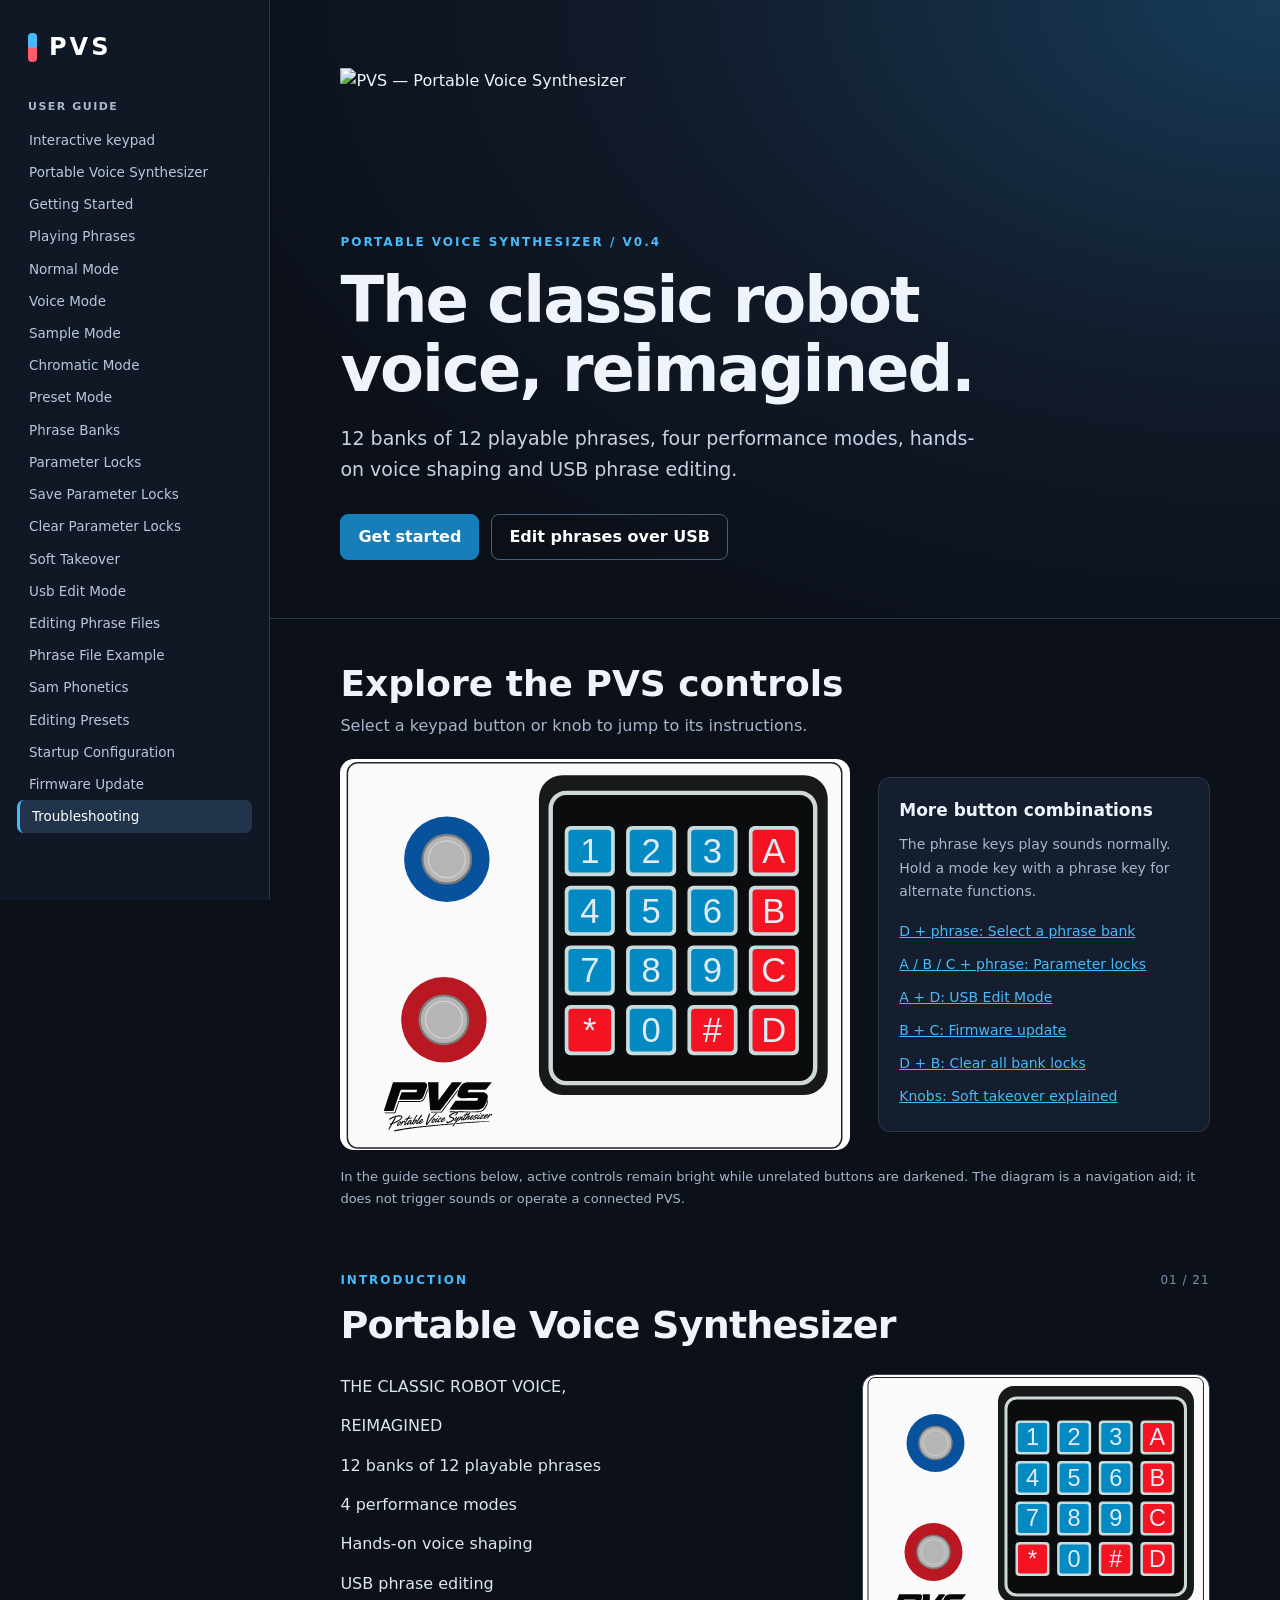
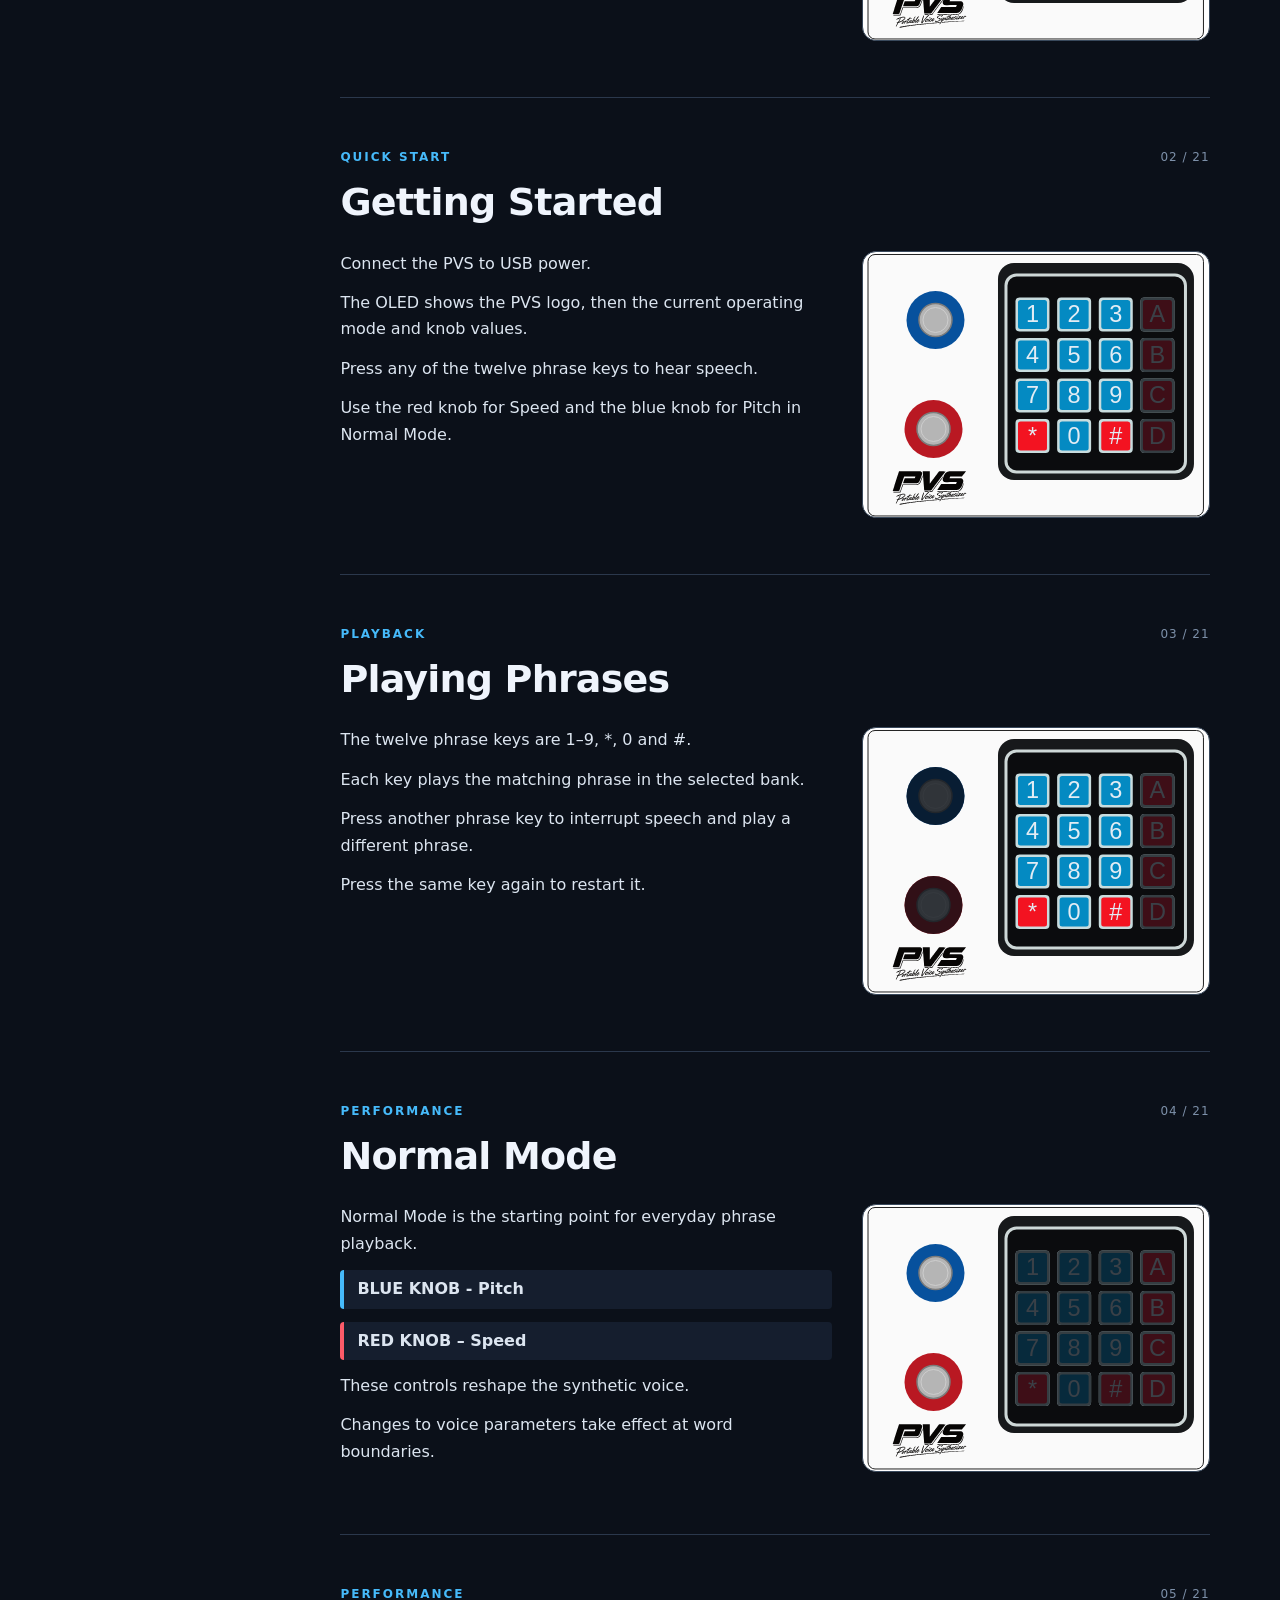
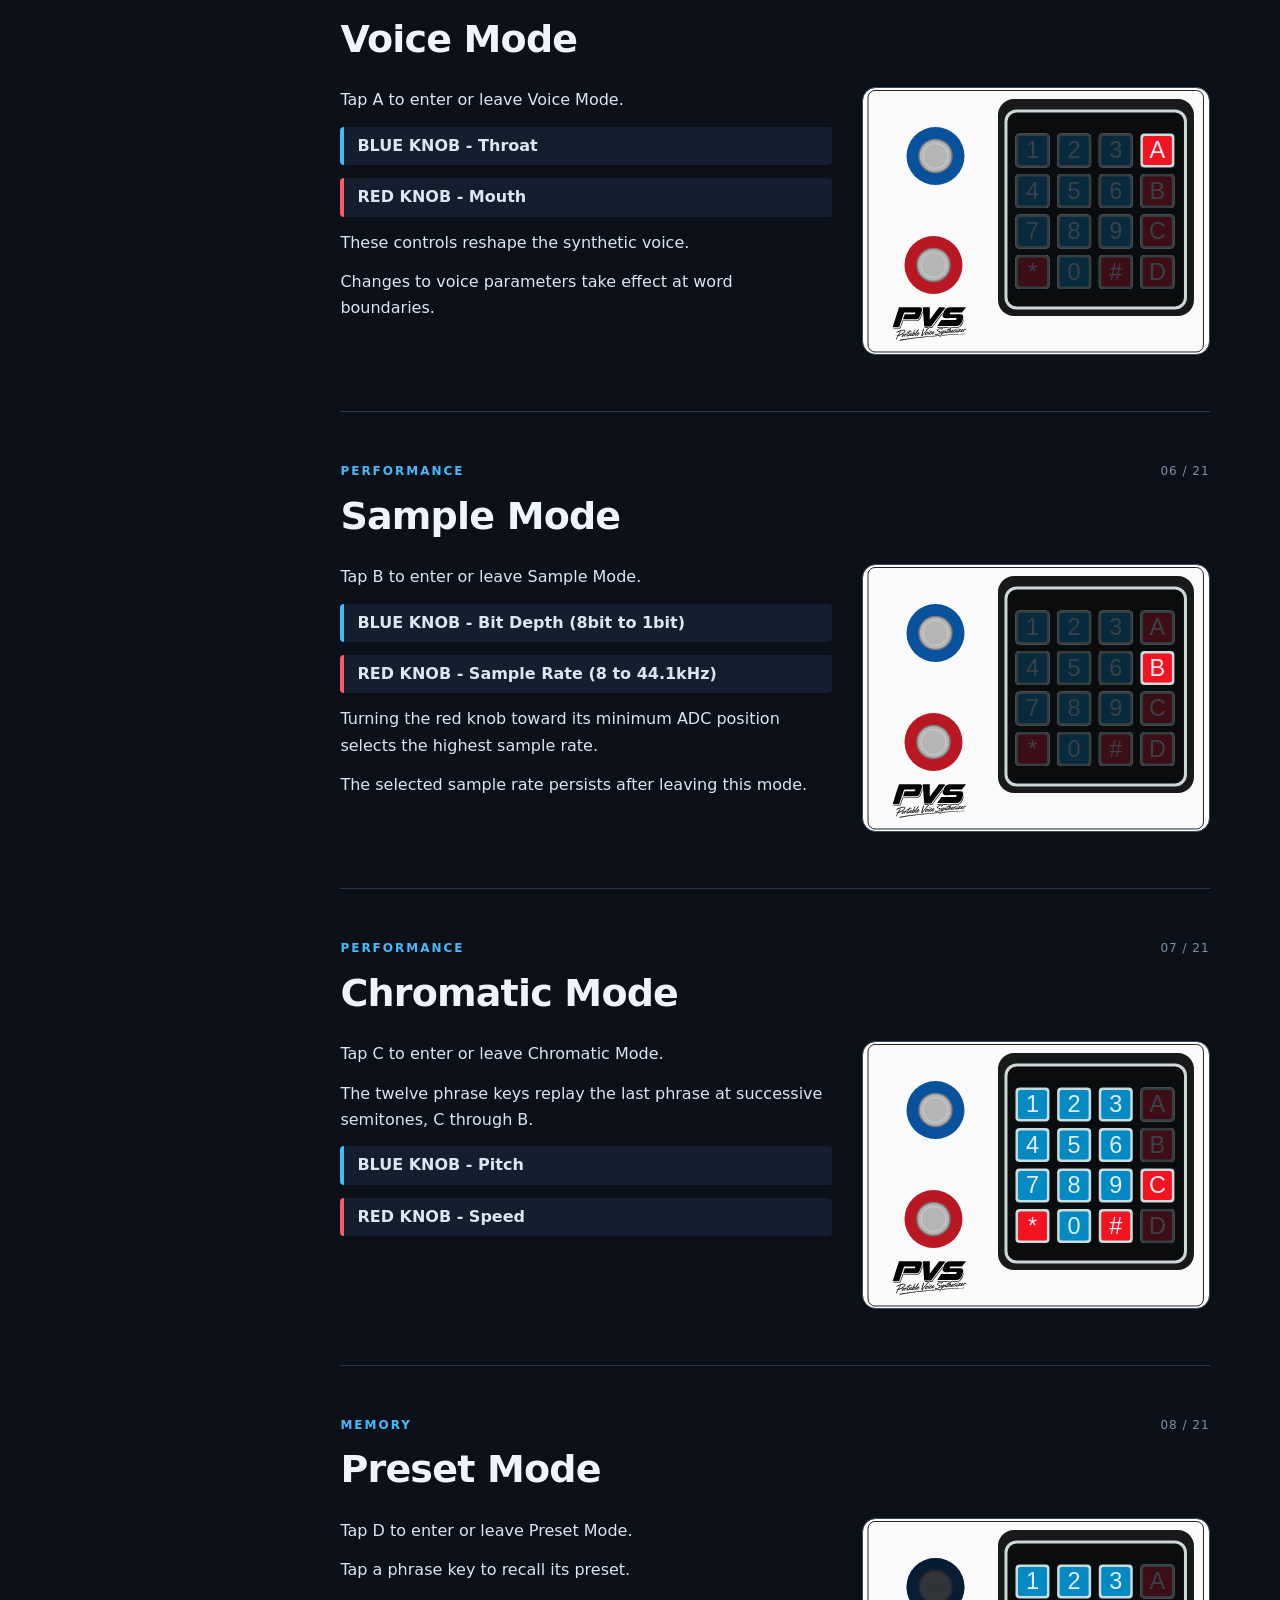
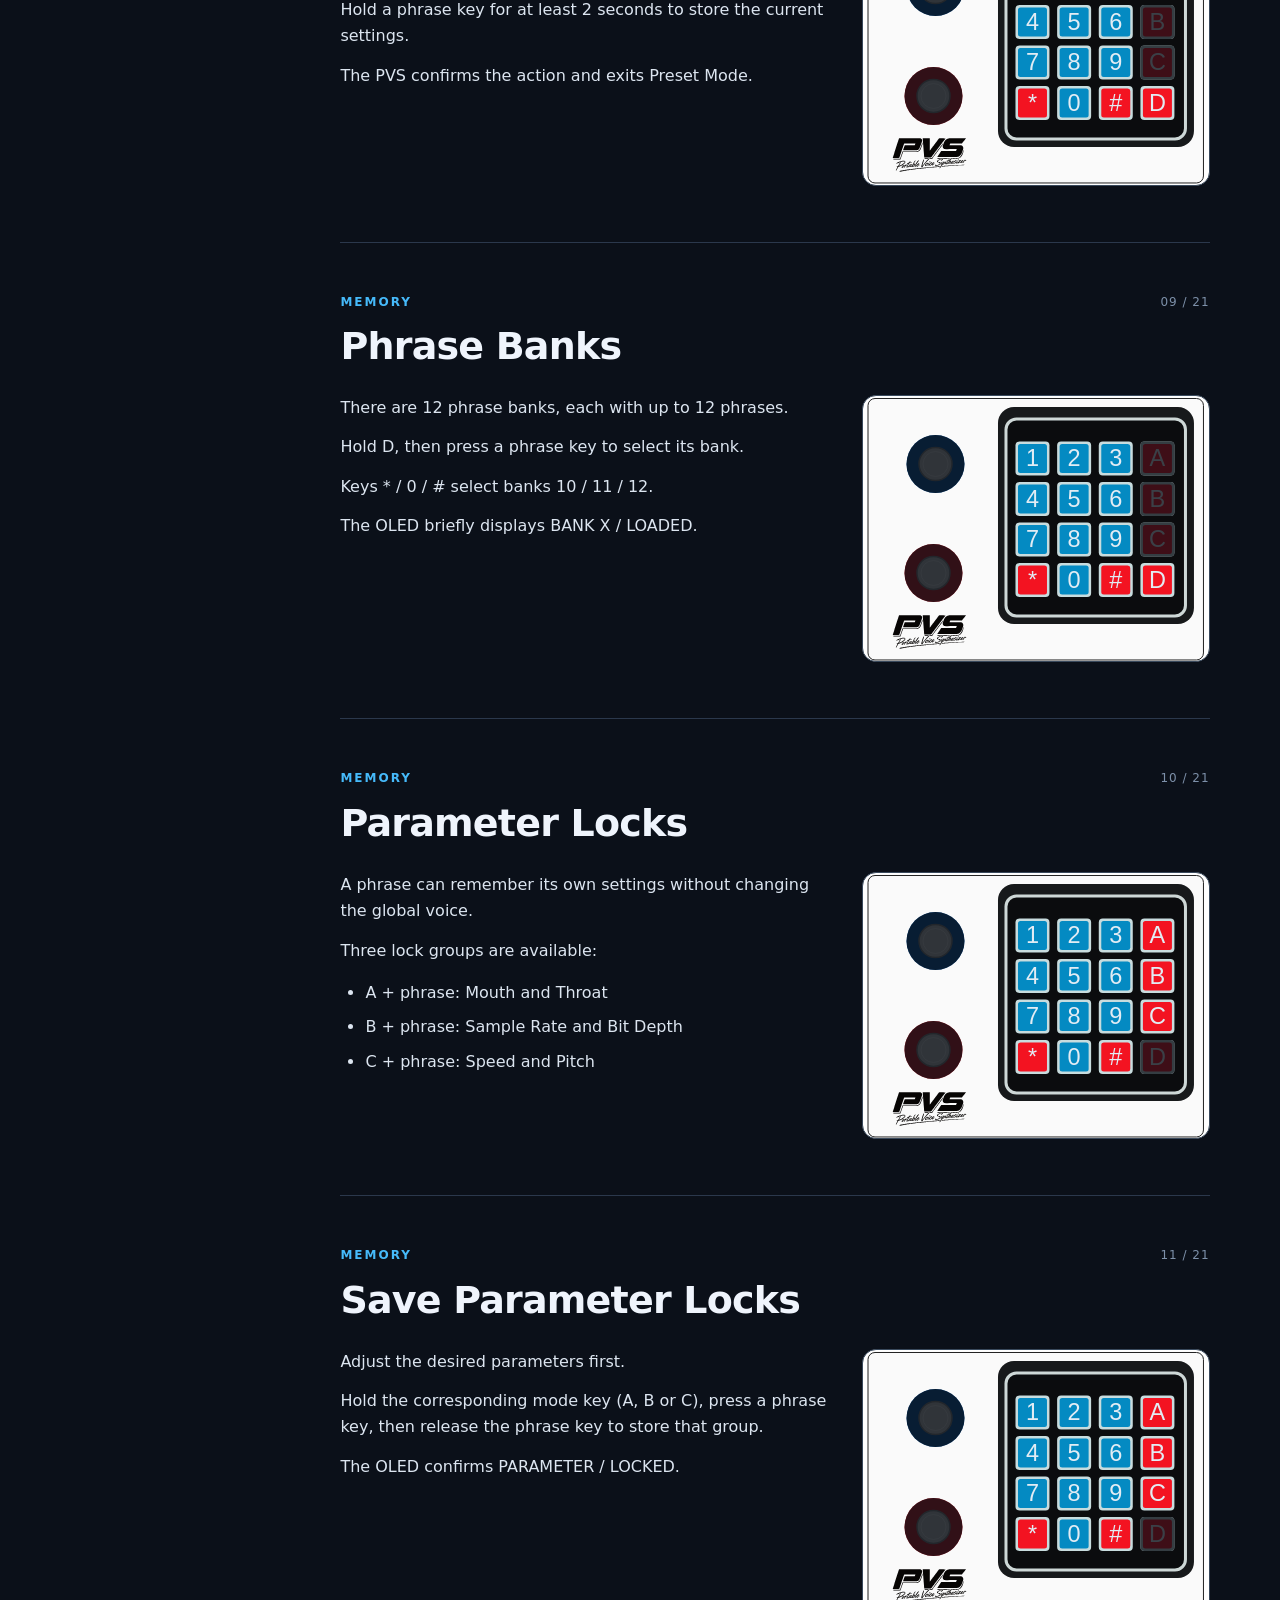
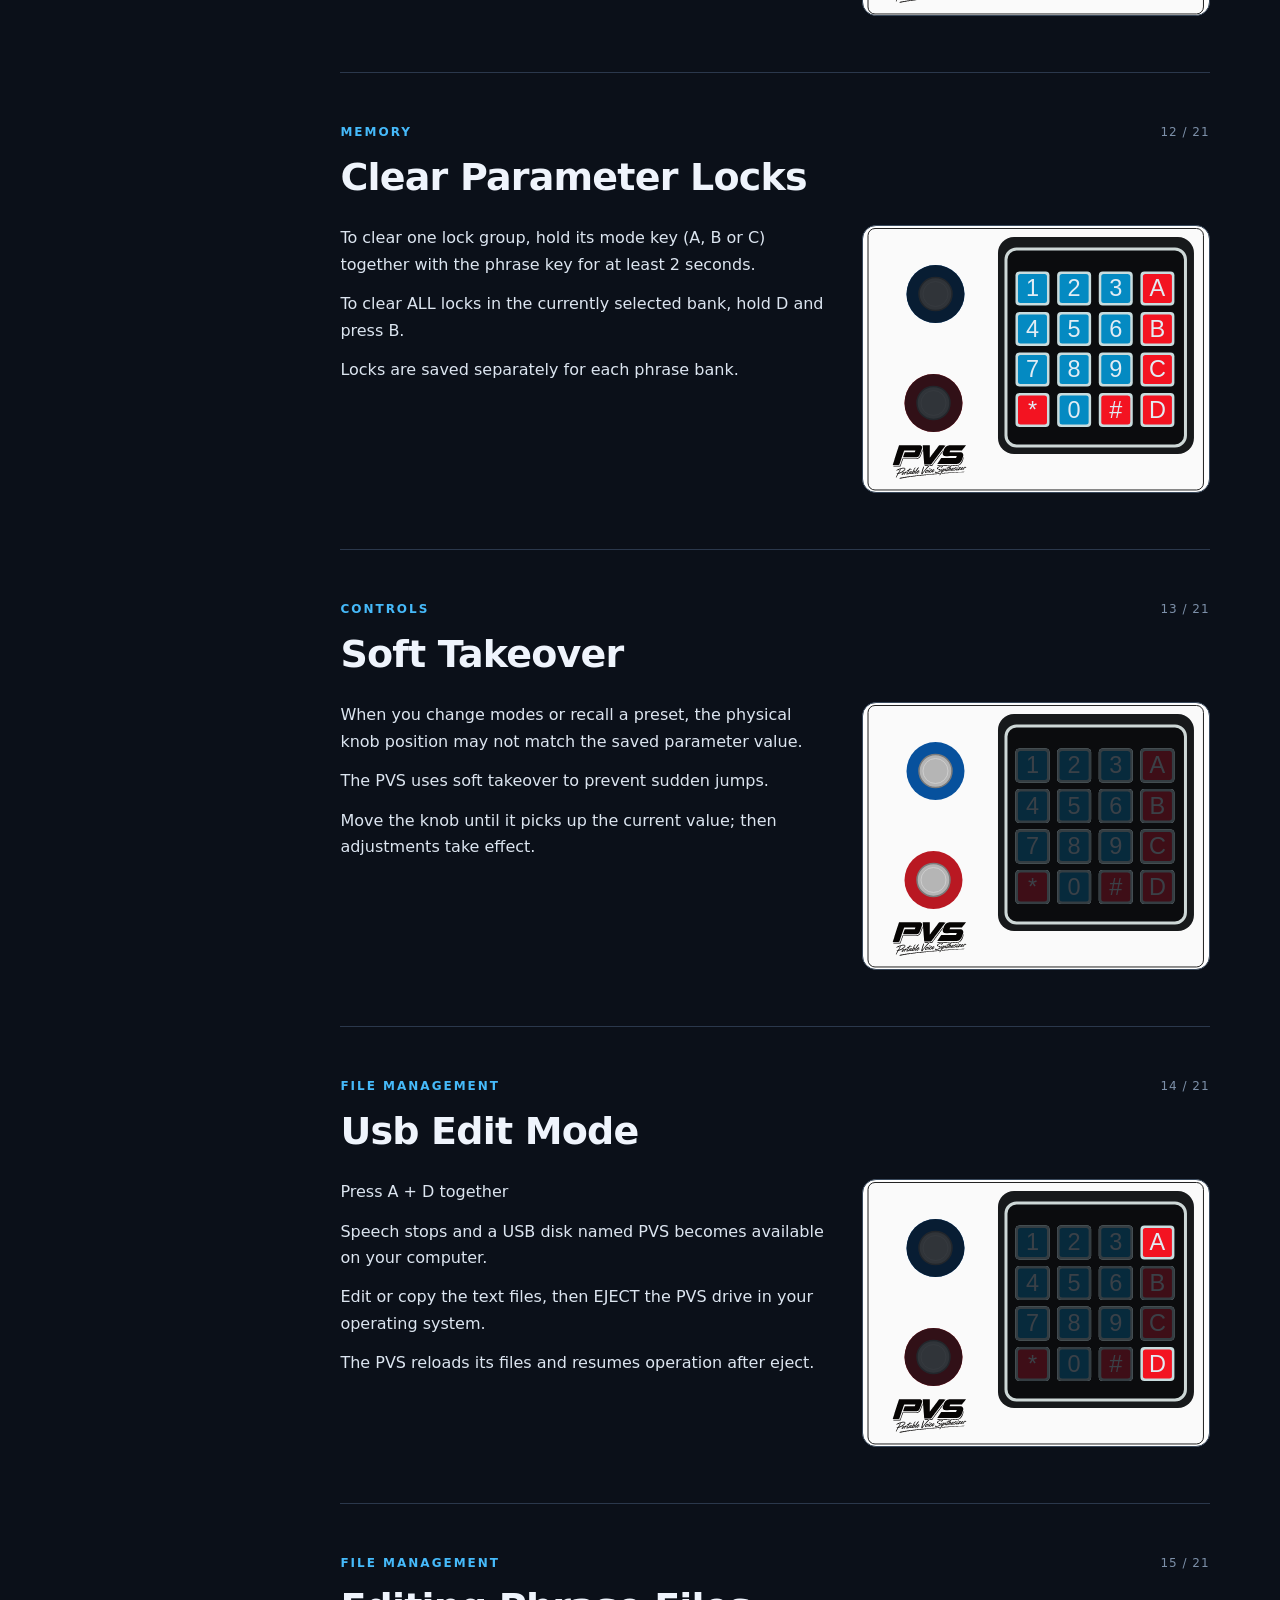
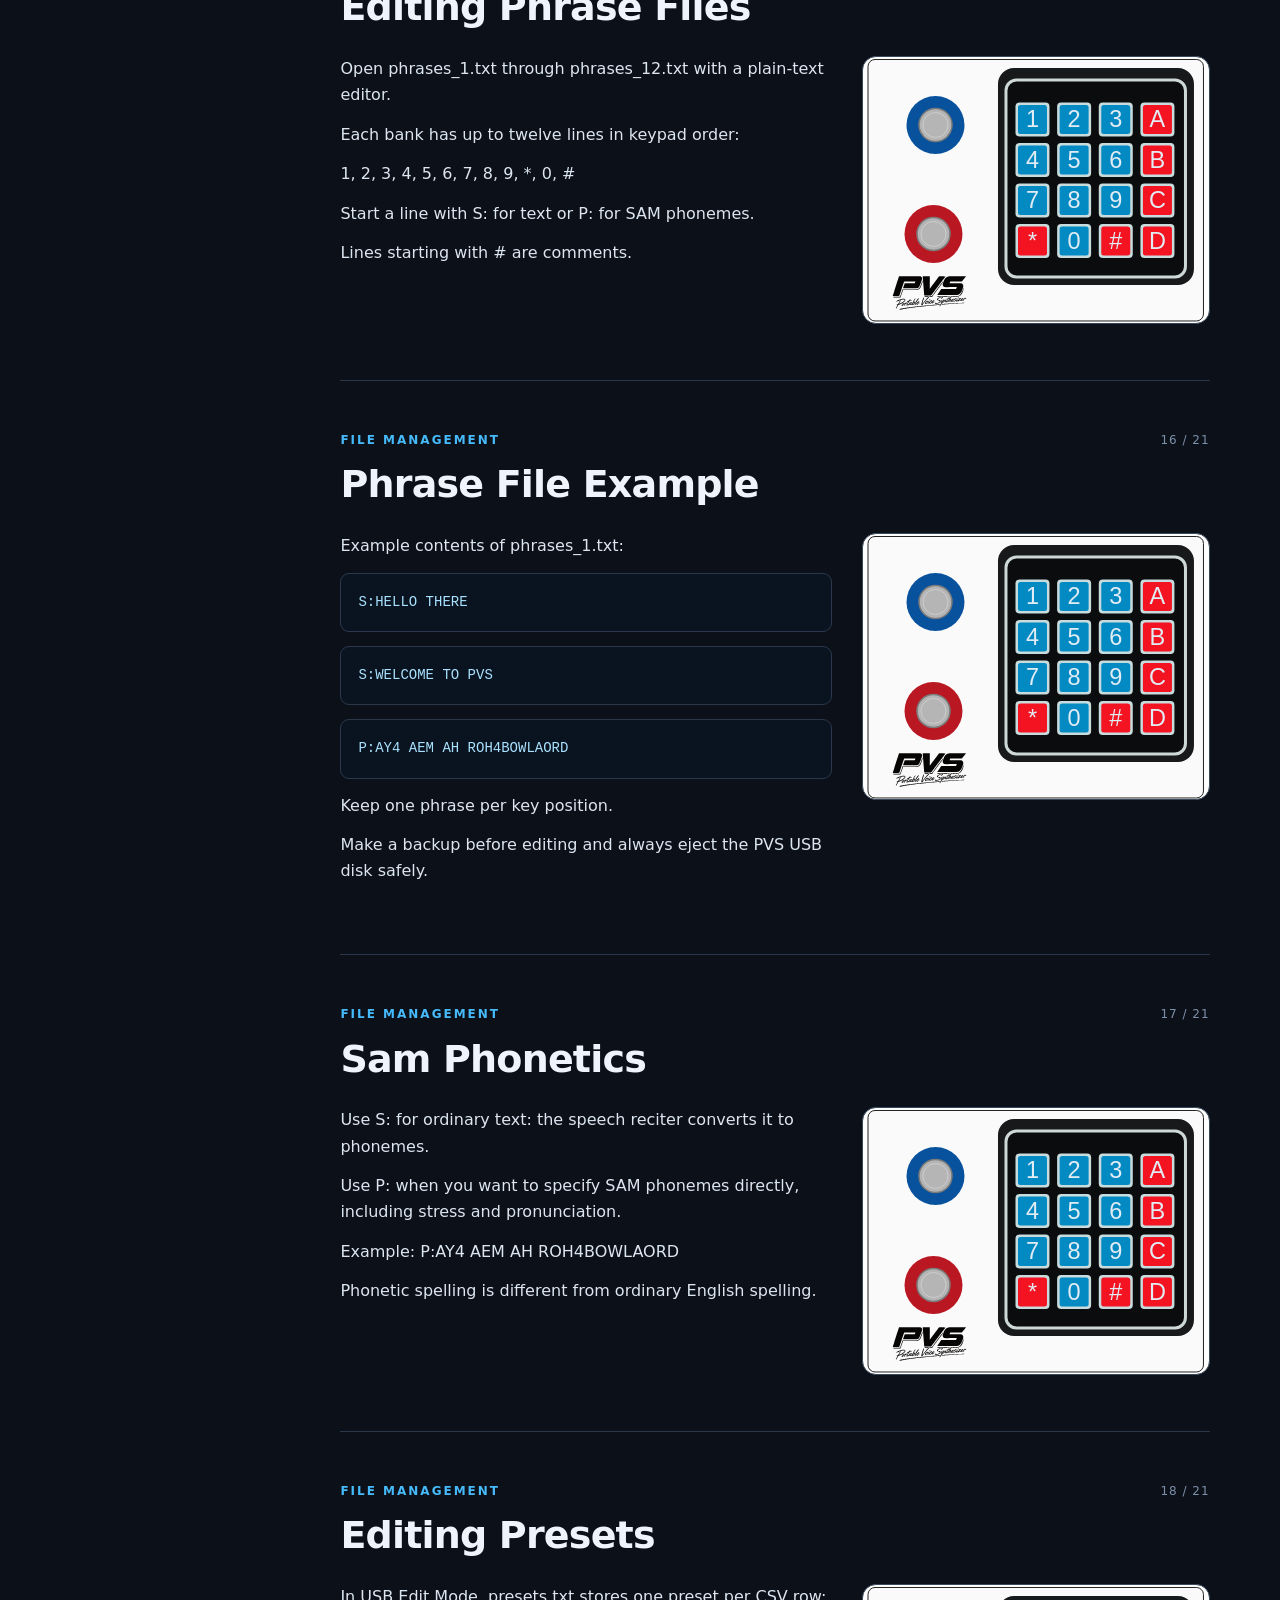
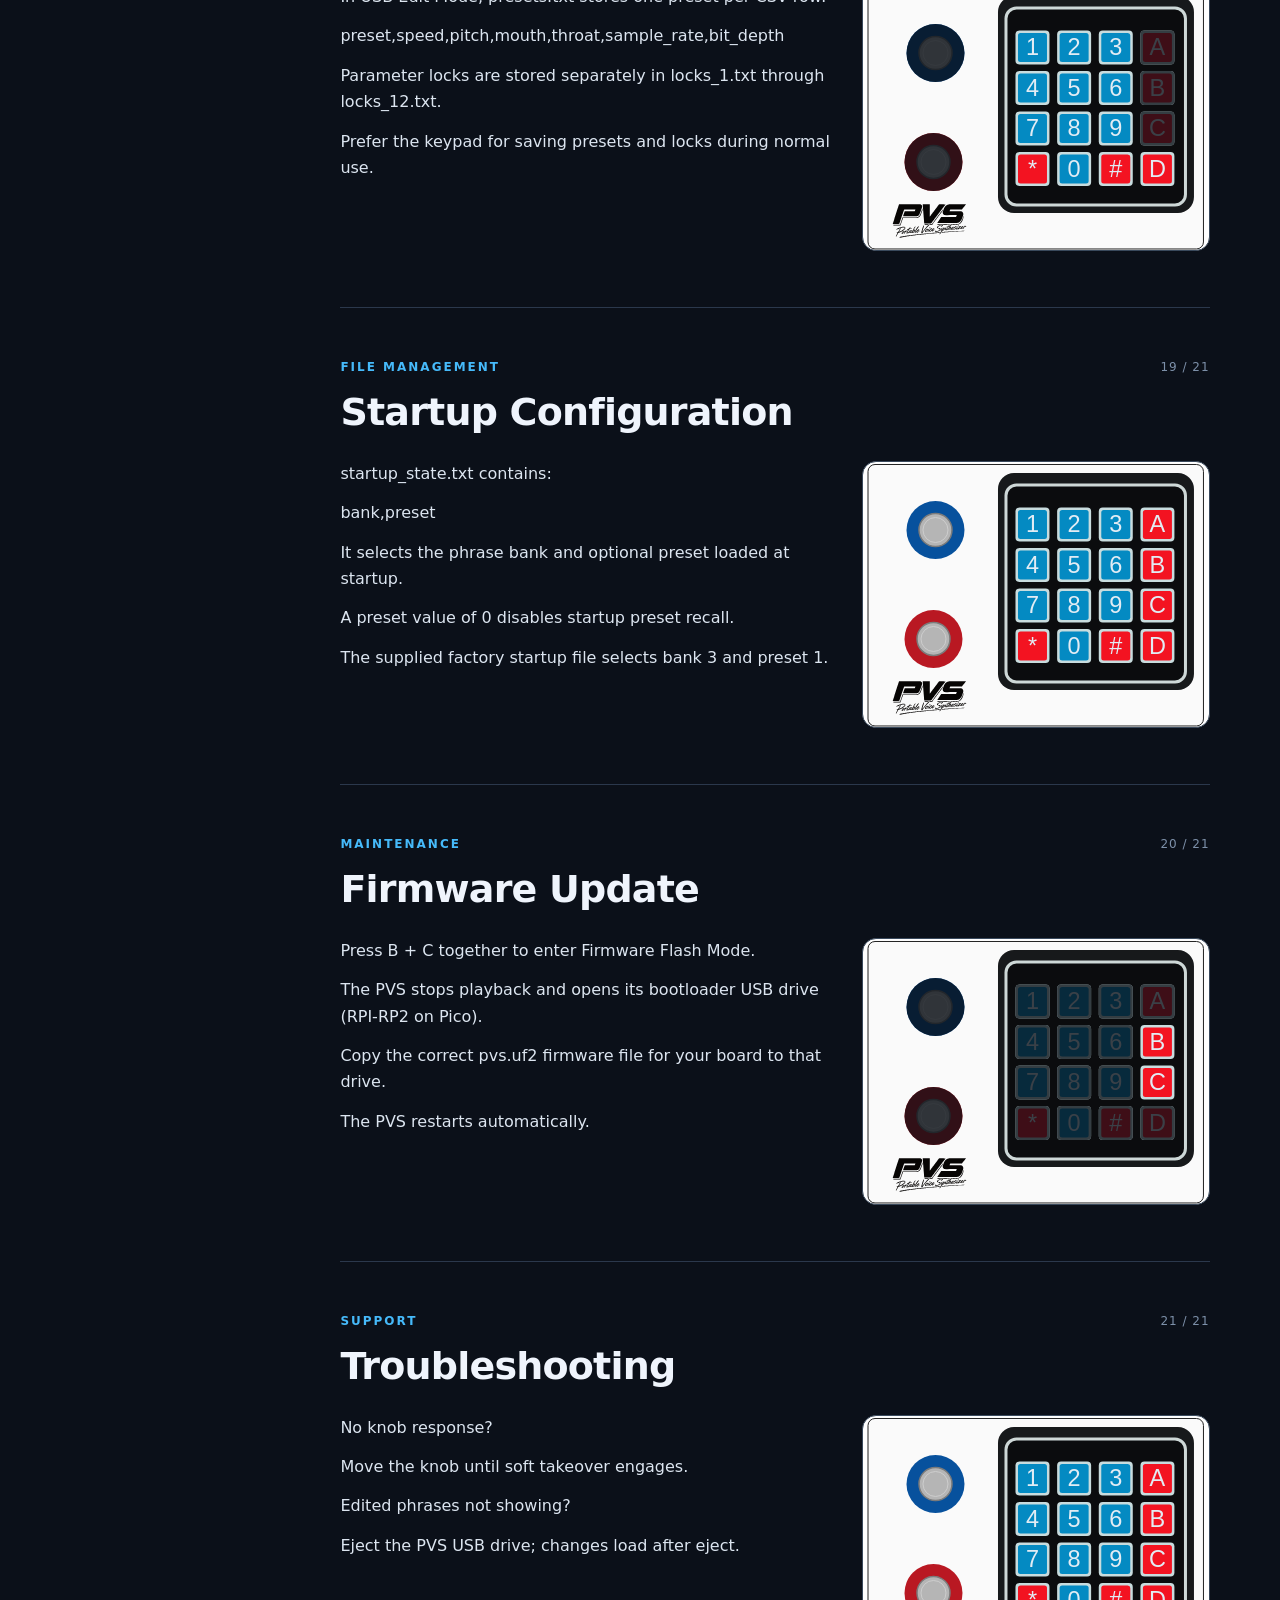
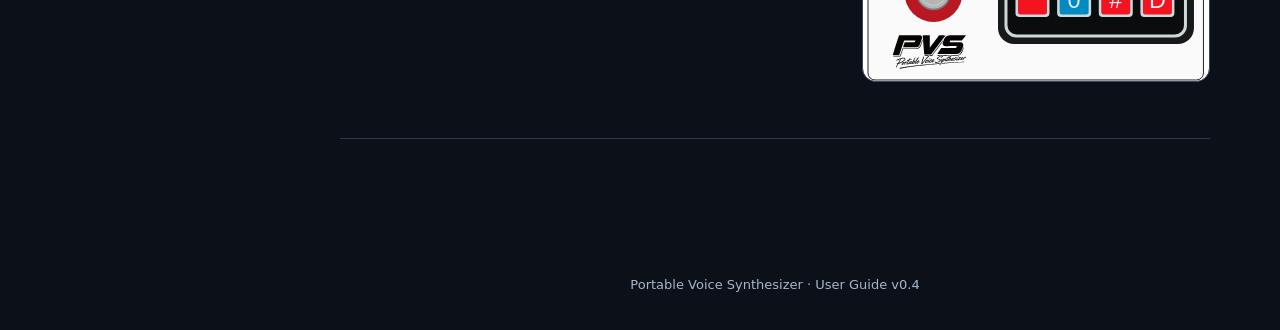
==== commit 34268f9f: "docs: place original PDF vector logo on enclosure and use light header version" ====
--- a/docs/pvs-user-guide/index.html
+++ b/docs/pvs-user-guide/index.html
@@ -25,11 +25,34 @@
 @media(max-width:920px){.keypad-layout{grid-template-columns:1fr}.keypad-image{max-width:580px}}
 @media print{.keypad-links{background:white;color:black}.keypad-guide h2{color:black}}
 
-.hero-logo{display:block;width:min(290px,70vw);height:auto;filter:invert(1);margin:0 0 18px}
+.hero-logo{display:block;width:min(300px,70vw);height:auto;margin:0 0 18px}
 .control-focus{pointer-events:none}
-@media print{.hero-logo{filter:none}}
+
 </style></head>
-<body><svg aria-hidden="true" xmlns="http://www.w3.org/2000/svg" width="0" height="0" style="position:absolute;overflow:hidden"><defs><symbol id="pvs-drawing" viewBox="0 0 692 531"><rect x="10" y="5" width="671" height="523" rx="14" fill="#fafafa" stroke="#222" stroke-width="2"/><rect x="270" y="22" width="392" height="434" rx="32" fill="#17191b"/><rect x="286" y="46" width="359" height="394" rx="21" fill="#0b0c0e" stroke="#ced8d7" stroke-width="6"/><circle cx="145" cy="136" r="58" fill="#07519d"/><circle cx="145" cy="136" r="33" fill="#b5b5b5" stroke="#7b7b7b" stroke-width="3"/><circle cx="145" cy="136" r="25" fill="none" stroke="#d1d1d1" stroke-width="1.7"/><circle cx="141" cy="354" r="58" fill="#b91822"/><circle cx="141" cy="354" r="33" fill="#b5b5b5" stroke="#7b7b7b" stroke-width="3"/><circle cx="141" cy="354" r="25" fill="none" stroke="#d1d1d1" stroke-width="1.7"/><rect x="305.0" y="91.0" width="68" height="68" rx="8" fill="#c8dcde"/><rect x="310.0" y="96.0" width="58" height="58" rx="5" fill="#048ac2"/><text x="339.0" y="141.0" font-size="47" text-anchor="middle" font-family="Arial,sans-serif" fill="#e2ecf4">1</text><rect x="388.3" y="91.0" width="68" height="68" rx="8" fill="#c8dcde"/><rect x="393.3" y="96.0" width="58" height="58" rx="5" fill="#048ac2"/><text x="422.3" y="141.0" font-size="47" text-anchor="middle" font-family="Arial,sans-serif" fill="#e2ecf4">2</text><rect x="471.6" y="91.0" width="68" height="68" rx="8" fill="#c8dcde"/><rect x="476.6" y="96.0" width="58" height="58" rx="5" fill="#048ac2"/><text x="505.6" y="141.0" font-size="47" text-anchor="middle" font-family="Arial,sans-serif" fill="#e2ecf4">3</text><rect x="554.9" y="91.0" width="68" height="68" rx="8" fill="#c8dcde"/><rect x="559.9" y="96.0" width="58" height="58" rx="5" fill="#f31321"/><text x="588.9" y="141.0" font-size="47" text-anchor="middle" font-family="Arial,sans-serif" fill="#e2ecf4">A</text><rect x="305.0" y="172.0" width="68" height="68" rx="8" fill="#c8dcde"/><rect x="310.0" y="177.0" width="58" height="58" rx="5" fill="#048ac2"/><text x="339.0" y="222.0" font-size="47" text-anchor="middle" font-family="Arial,sans-serif" fill="#e2ecf4">4</text><rect x="388.3" y="172.0" width="68" height="68" rx="8" fill="#c8dcde"/><rect x="393.3" y="177.0" width="58" height="58" rx="5" fill="#048ac2"/><text x="422.3" y="222.0" font-size="47" text-anchor="middle" font-family="Arial,sans-serif" fill="#e2ecf4">5</text><rect x="471.6" y="172.0" width="68" height="68" rx="8" fill="#c8dcde"/><rect x="476.6" y="177.0" width="58" height="58" rx="5" fill="#048ac2"/><text x="505.6" y="222.0" font-size="47" text-anchor="middle" font-family="Arial,sans-serif" fill="#e2ecf4">6</text><rect x="554.9" y="172.0" width="68" height="68" rx="8" fill="#c8dcde"/><rect x="559.9" y="177.0" width="58" height="58" rx="5" fill="#f31321"/><text x="588.9" y="222.0" font-size="47" text-anchor="middle" font-family="Arial,sans-serif" fill="#e2ecf4">B</text><rect x="305.0" y="253.0" width="68" height="68" rx="8" fill="#c8dcde"/><rect x="310.0" y="258.0" width="58" height="58" rx="5" fill="#048ac2"/><text x="339.0" y="303.0" font-size="47" text-anchor="middle" font-family="Arial,sans-serif" fill="#e2ecf4">7</text><rect x="388.3" y="253.0" width="68" height="68" rx="8" fill="#c8dcde"/><rect x="393.3" y="258.0" width="58" height="58" rx="5" fill="#048ac2"/><text x="422.3" y="303.0" font-size="47" text-anchor="middle" font-family="Arial,sans-serif" fill="#e2ecf4">8</text><rect x="471.6" y="253.0" width="68" height="68" rx="8" fill="#c8dcde"/><rect x="476.6" y="258.0" width="58" height="58" rx="5" fill="#048ac2"/><text x="505.6" y="303.0" font-size="47" text-anchor="middle" font-family="Arial,sans-serif" fill="#e2ecf4">9</text><rect x="554.9" y="253.0" width="68" height="68" rx="8" fill="#c8dcde"/><rect x="559.9" y="258.0" width="58" height="58" rx="5" fill="#f31321"/><text x="588.9" y="303.0" font-size="47" text-anchor="middle" font-family="Arial,sans-serif" fill="#e2ecf4">C</text><rect x="305.0" y="334.0" width="68" height="68" rx="8" fill="#c8dcde"/><rect x="310.0" y="339.0" width="58" height="58" rx="5" fill="#f31321"/><text x="339.0" y="384.0" font-size="47" text-anchor="middle" font-family="Arial,sans-serif" fill="#e2ecf4">*</text><rect x="388.3" y="334.0" width="68" height="68" rx="8" fill="#c8dcde"/><rect x="393.3" y="339.0" width="58" height="58" rx="5" fill="#048ac2"/><text x="422.3" y="384.0" font-size="47" text-anchor="middle" font-family="Arial,sans-serif" fill="#e2ecf4">0</text><rect x="471.6" y="334.0" width="68" height="68" rx="8" fill="#c8dcde"/><rect x="476.6" y="339.0" width="58" height="58" rx="5" fill="#f31321"/><text x="505.6" y="384.0" font-size="47" text-anchor="middle" font-family="Arial,sans-serif" fill="#e2ecf4">#</text><rect x="554.9" y="334.0" width="68" height="68" rx="8" fill="#c8dcde"/><rect x="559.9" y="339.0" width="58" height="58" rx="5" fill="#f31321"/><text x="588.9" y="384.0" font-size="47" text-anchor="middle" font-family="Arial,sans-serif" fill="#e2ecf4">D</text><text x="69" y="478" font-size="58" font-family="Arial,sans-serif" font-style="italic" font-weight="800" fill="#fafafa" stroke="#131313" stroke-width="1.8" paint-order="stroke">PVS</text><text x="71" y="501" font-size="15" font-family="Arial,sans-serif" font-style="italic" fill="#333">Portable Voice Synthesizer</text></symbol></defs></svg><aside class="sidebar" id="sidebar"><a class="brand" href="#top"><span class="brand-mark"></span>PVS</a><div class="nav-label">USER GUIDE</div><nav aria-label="Interactive controls"><a href="#interactive-keypad" data-link>Interactive keypad</a></nav><nav aria-label="Guide sections"><a href="#portable-voice-synthesizer" data-link>Portable Voice Synthesizer</a>
+<body><svg aria-hidden="true" xmlns="http://www.w3.org/2000/svg" width="0" height="0" style="position:absolute;overflow:hidden"><defs><symbol id="pvs-drawing" viewBox="0 0 692 531"><rect x="10" y="5" width="671" height="523" rx="14" fill="#fafafa" stroke="#222" stroke-width="2"/><rect x="270" y="22" width="392" height="434" rx="32" fill="#17191b"/><rect x="286" y="46" width="359" height="394" rx="21" fill="#0b0c0e" stroke="#ced8d7" stroke-width="6"/><circle cx="145" cy="136" r="58" fill="#07519d"/><circle cx="145" cy="136" r="33" fill="#b5b5b5" stroke="#7b7b7b" stroke-width="3"/><circle cx="145" cy="136" r="25" fill="none" stroke="#d1d1d1" stroke-width="1.7"/><circle cx="141" cy="354" r="58" fill="#b91822"/><circle cx="141" cy="354" r="33" fill="#b5b5b5" stroke="#7b7b7b" stroke-width="3"/><circle cx="141" cy="354" r="25" fill="none" stroke="#d1d1d1" stroke-width="1.7"/><rect x="305.0" y="91.0" width="68" height="68" rx="8" fill="#c8dcde"/><rect x="310.0" y="96.0" width="58" height="58" rx="5" fill="#048ac2"/><text x="339.0" y="141.0" font-size="47" text-anchor="middle" font-family="Arial,sans-serif" fill="#e2ecf4">1</text><rect x="388.3" y="91.0" width="68" height="68" rx="8" fill="#c8dcde"/><rect x="393.3" y="96.0" width="58" height="58" rx="5" fill="#048ac2"/><text x="422.3" y="141.0" font-size="47" text-anchor="middle" font-family="Arial,sans-serif" fill="#e2ecf4">2</text><rect x="471.6" y="91.0" width="68" height="68" rx="8" fill="#c8dcde"/><rect x="476.6" y="96.0" width="58" height="58" rx="5" fill="#048ac2"/><text x="505.6" y="141.0" font-size="47" text-anchor="middle" font-family="Arial,sans-serif" fill="#e2ecf4">3</text><rect x="554.9" y="91.0" width="68" height="68" rx="8" fill="#c8dcde"/><rect x="559.9" y="96.0" width="58" height="58" rx="5" fill="#f31321"/><text x="588.9" y="141.0" font-size="47" text-anchor="middle" font-family="Arial,sans-serif" fill="#e2ecf4">A</text><rect x="305.0" y="172.0" width="68" height="68" rx="8" fill="#c8dcde"/><rect x="310.0" y="177.0" width="58" height="58" rx="5" fill="#048ac2"/><text x="339.0" y="222.0" font-size="47" text-anchor="middle" font-family="Arial,sans-serif" fill="#e2ecf4">4</text><rect x="388.3" y="172.0" width="68" height="68" rx="8" fill="#c8dcde"/><rect x="393.3" y="177.0" width="58" height="58" rx="5" fill="#048ac2"/><text x="422.3" y="222.0" font-size="47" text-anchor="middle" font-family="Arial,sans-serif" fill="#e2ecf4">5</text><rect x="471.6" y="172.0" width="68" height="68" rx="8" fill="#c8dcde"/><rect x="476.6" y="177.0" width="58" height="58" rx="5" fill="#048ac2"/><text x="505.6" y="222.0" font-size="47" text-anchor="middle" font-family="Arial,sans-serif" fill="#e2ecf4">6</text><rect x="554.9" y="172.0" width="68" height="68" rx="8" fill="#c8dcde"/><rect x="559.9" y="177.0" width="58" height="58" rx="5" fill="#f31321"/><text x="588.9" y="222.0" font-size="47" text-anchor="middle" font-family="Arial,sans-serif" fill="#e2ecf4">B</text><rect x="305.0" y="253.0" width="68" height="68" rx="8" fill="#c8dcde"/><rect x="310.0" y="258.0" width="58" height="58" rx="5" fill="#048ac2"/><text x="339.0" y="303.0" font-size="47" text-anchor="middle" font-family="Arial,sans-serif" fill="#e2ecf4">7</text><rect x="388.3" y="253.0" width="68" height="68" rx="8" fill="#c8dcde"/><rect x="393.3" y="258.0" width="58" height="58" rx="5" fill="#048ac2"/><text x="422.3" y="303.0" font-size="47" text-anchor="middle" font-family="Arial,sans-serif" fill="#e2ecf4">8</text><rect x="471.6" y="253.0" width="68" height="68" rx="8" fill="#c8dcde"/><rect x="476.6" y="258.0" width="58" height="58" rx="5" fill="#048ac2"/><text x="505.6" y="303.0" font-size="47" text-anchor="middle" font-family="Arial,sans-serif" fill="#e2ecf4">9</text><rect x="554.9" y="253.0" width="68" height="68" rx="8" fill="#c8dcde"/><rect x="559.9" y="258.0" width="58" height="58" rx="5" fill="#f31321"/><text x="588.9" y="303.0" font-size="47" text-anchor="middle" font-family="Arial,sans-serif" fill="#e2ecf4">C</text><rect x="305.0" y="334.0" width="68" height="68" rx="8" fill="#c8dcde"/><rect x="310.0" y="339.0" width="58" height="58" rx="5" fill="#f31321"/><text x="339.0" y="384.0" font-size="47" text-anchor="middle" font-family="Arial,sans-serif" fill="#e2ecf4">*</text><rect x="388.3" y="334.0" width="68" height="68" rx="8" fill="#c8dcde"/><rect x="393.3" y="339.0" width="58" height="58" rx="5" fill="#048ac2"/><text x="422.3" y="384.0" font-size="47" text-anchor="middle" font-family="Arial,sans-serif" fill="#e2ecf4">0</text><rect x="471.6" y="334.0" width="68" height="68" rx="8" fill="#c8dcde"/><rect x="476.6" y="339.0" width="58" height="58" rx="5" fill="#f31321"/><text x="505.6" y="384.0" font-size="47" text-anchor="middle" font-family="Arial,sans-serif" fill="#e2ecf4">#</text><rect x="554.9" y="334.0" width="68" height="68" rx="8" fill="#c8dcde"/><rect x="559.9" y="339.0" width="58" height="58" rx="5" fill="#f31321"/><text x="588.9" y="384.0" font-size="47" text-anchor="middle" font-family="Arial,sans-serif" fill="#e2ecf4">D</text><svg x="56" y="435" width="157" height="77" viewBox="0 0 94 46" aria-hidden="true"><g xmlns:xlink="http://www.w3.org/1999/xlink" transform="translate(-17.5 43.1) rotate(-90)"><path fill-rule="evenodd" fill="rgb(2.745056%, 1.960754%, 1.568604%)" fill-opacity="1" d="M 34.734375 95.859375 C 34.742188 95.554688 34.75 88.871094 34.722656 88.6875 C 34.691406 88.476562 34.585938 88.433594 34.351562 88.304688 C 34.34375 88.300781 33.828125 88.074219 33.746094 88.042969 C 33.460938 87.929688 33.070312 87.75 33.011719 87.722656 C 32.882812 87.660156 32.863281 87.628906 32.761719 87.722656 C 32.714844 87.761719 32.742188 87.773438 32.742188 88.058594 C 32.746094 88.828125 32.734375 88.824219 32.746094 97.648438 C 32.746094 100.234375 32.726562 100.367188 32.6875 100.601562 C 32.625 100.984375 32.640625 100.988281 32.585938 101.132812 C 32.519531 101.328125 32.46875 101.722656 32.222656 102.164062 C 32.054688 102.460938 31.785156 103.027344 31.074219 103.519531 C 31.054688 103.53125 30.90625 103.609375 30.796875 103.679688 C 30.722656 103.730469 29.855469 104.1875 28.78125 104.050781 C 28.582031 104.027344 28.496094 104.046875 28.25 103.976562 C 28.011719 103.910156 28.003906 103.949219 27.820312 103.894531 C 25.285156 103.148438 24.488281 102.753906 23.945312 102.558594 C 23.613281 102.441406 23.390625 102.292969 23.179688 102.207031 C 22.742188 102.019531 21.695312 101.425781 21.421875 101.203125 C 21.042969 100.890625 20.480469 100.65625 19.695312 99.554688 C 18.996094 98.566406 18.640625 97.175781 18.621094 96.804688 C 18.601562 96.472656 18.523438 96.488281 18.511719 96.171875 C 18.472656 94.992188 18.515625 94.992188 18.503906 81.414062 C 18.5 80.742188 18.496094 73.039062 18.507812 72.996094 C 18.515625 72.976562 18.632812 72.917969 18.660156 72.921875 C 18.6875 72.929688 18.675781 72.949219 18.960938 73.132812 C 19.28125 73.339844 19.367188 73.398438 19.398438 73.425781 C 19.675781 73.628906 19.894531 73.6875 20.59375 74.21875 C 20.691406 74.289062 20.785156 74.335938 20.980469 74.476562 C 21.03125 74.515625 21.035156 74.503906 21.613281 74.902344 C 22.21875 75.316406 22.261719 75.304688 22.605469 75.582031 C 22.71875 75.675781 23.160156 75.917969 23.617188 76.265625 C 24 76.558594 25.5625 77.53125 25.714844 77.738281 C 25.824219 77.890625 25.75 77.914062 25.785156 79.730469 C 25.792969 79.945312 25.785156 86.035156 25.785156 86.582031 C 25.777344 90.1875 25.761719 95.082031 25.789062 95.230469 C 25.839844 95.492188 25.890625 95.496094 26.875 95.875 C 26.929688 95.894531 26.921875 95.90625 27.527344 96.140625 C 28.105469 96.363281 28.003906 95.917969 28.003906 95.222656 C 28.007812 94.421875 28.019531 89.46875 27.996094 85.210938 C 27.992188 84.476562 27.875 83.132812 27.9375 82.785156 C 28.003906 82.417969 27.976562 82.417969 28.015625 82.046875 C 28.050781 81.753906 28.28125 80.929688 28.71875 80.394531 C 28.804688 80.289062 29.238281 79.761719 30.152344 79.503906 C 30.347656 79.449219 31.398438 79.414062 31.742188 79.519531 C 32.160156 79.644531 32.171875 79.589844 32.582031 79.738281 C 32.851562 79.835938 32.859375 79.804688 33.21875 79.933594 C 33.394531 79.992188 33.828125 80.109375 34.167969 80.25 C 34.261719 80.289062 34.261719 80.28125 35.328125 80.671875 C 35.566406 80.761719 36.707031 81.238281 37.203125 81.550781 C 37.421875 81.691406 38.40625 82.207031 39.347656 83.304688 C 39.632812 83.640625 40.128906 84.40625 40.355469 85.015625 C 40.792969 86.207031 40.722656 86.476562 40.785156 86.699219 C 40.851562 86.925781 40.832031 86.925781 40.925781 87.957031 C 40.960938 88.304688 40.949219 105.589844 40.945312 105.875 C 40.921875 107.03125 40.976562 107.03125 40.957031 107.128906 C 40.953125 107.160156 40.851562 107.242188 40.796875 107.222656 C 40.726562 107.191406 40.273438 106.765625 40.050781 106.617188 C 39.925781 106.53125 39.65625 106.269531 39.527344 106.1875 C 39.300781 106.039062 39.195312 105.910156 39.066406 105.816406 C 38.730469 105.5625 38.742188 105.550781 38.402344 105.300781 C 38.191406 105.152344 38.222656 105.117188 38.015625 104.972656 C 37.957031 104.929688 37.710938 104.757812 37.296875 104.417969 C 37.089844 104.253906 37.101562 104.242188 36.882812 104.09375 C 36.777344 104.019531 36.378906 103.695312 36.175781 103.527344 C 36.132812 103.492188 36.128906 103.503906 35.644531 103.109375 C 35.605469 103.074219 35.59375 103.089844 35.109375 102.699219 C 34.789062 102.441406 34.742188 102.433594 34.738281 102.183594 C 34.730469 101.886719 34.75 96.367188 34.734375 95.859375 Z M 34.734375 95.859375 "/>
+<path fill-rule="evenodd" fill="rgb(2.745056%, 1.960754%, 1.568604%)" fill-opacity="1" d="M 26.753906 48.4375 C 26.640625 47.71875 26.667969 47.71875 26.667969 44.847656 C 26.667969 43.828125 26.65625 32.195312 26.683594 32.089844 C 26.726562 31.929688 26.898438 31.980469 26.917969 31.988281 C 26.933594 31.992188 30.945312 33.40625 31.765625 33.675781 C 31.808594 33.6875 31.804688 33.695312 32.300781 33.863281 C 32.636719 33.976562 32.714844 34.027344 32.722656 34.3125 C 32.738281 34.875 32.71875 45.691406 32.742188 45.792969 C 32.808594 46.109375 33.039062 46.085938 33.773438 46.402344 C 33.867188 46.441406 34.453125 46.667969 34.492188 46.675781 C 34.742188 46.710938 34.734375 46.484375 34.738281 46.433594 C 34.75 45.988281 34.726562 45.988281 34.730469 40.847656 C 34.730469 40.257812 34.738281 33.636719 34.714844 33.46875 C 34.679688 33.210938 34.449219 33.210938 34.292969 33.15625 C 32.929688 32.671875 32.929688 32.683594 32.8125 32.644531 C 32.335938 32.472656 32.335938 32.476562 32.277344 32.445312 C 32.160156 32.390625 31.046875 32.039062 30.703125 31.898438 C 30.660156 31.878906 26.015625 30.289062 25.851562 30.222656 C 25.753906 30.183594 25.75 30.191406 24.59375 29.796875 C 22.945312 29.230469 22.9375 29.230469 22.796875 29.171875 C 22.539062 29.066406 22.226562 29.023438 21.753906 28.828125 C 21.671875 28.792969 21.667969 28.804688 20.710938 28.476562 C 18.800781 27.816406 17.605469 27.488281 17.53125 27.355469 C 17.417969 27.164062 17.480469 27.144531 17.472656 20.917969 C 17.46875 19.789062 17.464844 19.789062 17.472656 19.769531 C 17.542969 19.542969 17.625 19.621094 17.847656 19.691406 C 18.070312 19.765625 18.0625 19.777344 18.289062 19.832031 C 18.324219 19.839844 23.125 21.390625 23.75 21.582031 C 23.828125 21.601562 36.277344 25.609375 36.722656 25.769531 C 36.789062 25.792969 36.796875 25.765625 37.546875 26.03125 C 37.769531 26.109375 37.765625 26.109375 37.992188 26.175781 C 38.179688 26.230469 40.03125 26.863281 40.621094 27.035156 C 40.960938 27.136719 40.933594 27.214844 40.933594 27.570312 C 40.929688 28.015625 40.953125 37.652344 40.957031 38.53125 C 40.960938 42.21875 40.964844 45.910156 40.96875 49.597656 C 40.96875 50.703125 41.007812 51.796875 40.917969 52.335938 C 40.886719 52.535156 40.894531 52.945312 40.515625 53.609375 C 40.425781 53.769531 40.164062 54.117188 39.738281 54.40625 C 39.6875 54.441406 39.300781 54.65625 39.03125 54.703125 C 39 54.707031 38.417969 54.777344 38.285156 54.777344 C 38.21875 54.777344 37.53125 54.710938 37.4375 54.6875 C 37.21875 54.632812 35.929688 54.179688 35.761719 54.117188 C 35.65625 54.082031 34.601562 53.71875 34.5 53.683594 C 34.277344 53.609375 34.285156 53.589844 34.0625 53.523438 C 33.835938 53.457031 33.253906 53.230469 33.027344 53.15625 C 32.804688 53.082031 32.8125 53.066406 32.585938 53 C 32.4375 52.957031 29.460938 51.875 29.25 51.757812 C 28.542969 51.363281 28.265625 51.113281 28.191406 51.046875 C 27.335938 50.273438 27.15625 49.769531 26.929688 49.160156 C 26.84375 48.933594 26.765625 48.496094 26.753906 48.4375 Z M 26.753906 48.4375 "/>
+<path fill-rule="evenodd" fill="rgb(2.745056%, 1.960754%, 1.568604%)" fill-opacity="1" d="M 36.074219 55.859375 C 36.289062 55.855469 36.289062 55.871094 36.496094 55.816406 C 36.933594 55.707031 36.941406 55.792969 38.070312 55.679688 C 38.503906 55.636719 38.636719 55.667969 38.921875 55.613281 C 39.316406 55.539062 39.644531 55.550781 40.183594 55.535156 C 40.558594 55.523438 40.882812 55.304688 40.886719 55.710938 C 40.894531 56.066406 40.898438 56.332031 40.894531 60.136719 C 40.886719 63.847656 40.917969 63.871094 40.832031 63.953125 C 40.714844 64.070312 39.839844 63.980469 38.28125 63.976562 C 34.59375 63.96875 30.90625 63.957031 27.214844 63.949219 C 26.347656 63.945312 26.335938 63.890625 26.28125 63.941406 C 26.15625 64.046875 26.34375 64.140625 26.359375 64.148438 C 26.429688 64.179688 26.429688 64.179688 26.492188 64.222656 C 26.800781 64.445312 26.804688 64.4375 26.921875 64.53125 C 27.140625 64.707031 27.515625 64.964844 27.648438 65.070312 C 28.027344 65.371094 28.691406 65.847656 28.914062 66.015625 C 30.132812 66.945312 30.136719 66.9375 30.242188 67.019531 C 30.941406 67.574219 30.957031 67.550781 31.019531 67.597656 C 31.269531 67.796875 31.371094 67.855469 31.445312 67.910156 C 31.5 67.957031 32.042969 68.386719 32.160156 68.464844 C 32.378906 68.613281 32.363281 68.632812 32.582031 68.78125 C 32.765625 68.910156 32.753906 68.917969 32.9375 69.046875 C 33.1875 69.222656 33.171875 69.238281 33.421875 69.417969 C 33.949219 69.789062 34.523438 70.253906 34.6875 70.367188 C 34.964844 70.558594 34.949219 70.578125 35.230469 70.769531 C 35.445312 70.914062 37.816406 72.714844 37.988281 72.851562 C 38.113281 72.949219 38.121094 72.933594 38.246094 73.03125 C 38.285156 73.0625 38.578125 73.292969 38.710938 73.398438 C 38.972656 73.617188 39.035156 73.636719 39.132812 73.710938 C 40.292969 74.59375 40.296875 74.585938 40.394531 74.667969 C 40.75 74.949219 40.804688 74.914062 40.859375 75.113281 C 40.890625 75.214844 40.867188 80.53125 40.867188 81.003906 C 40.859375 82.863281 40.859375 82.863281 40.855469 82.871094 C 40.816406 82.933594 40.710938 82.902344 40.695312 82.898438 C 40.660156 82.890625 40.003906 82.335938 39.945312 82.285156 C 39.679688 82.0625 39.625 82.046875 39.527344 81.964844 C 38.644531 81.246094 38.210938 80.925781 37.941406 80.703125 C 37.613281 80.4375 37.605469 80.449219 37.578125 80.425781 C 37.046875 79.992188 37.039062 80.007812 36.992188 79.96875 C 36.582031 79.628906 36.566406 79.636719 36.460938 79.554688 C 35.707031 78.941406 35.6875 78.96875 35.621094 78.914062 C 35.207031 78.570312 33.511719 77.304688 33.300781 77.125 C 33.054688 76.914062 33.03125 76.929688 32.882812 76.808594 C 32.667969 76.632812 32.042969 76.179688 31.625 75.851562 C 31.417969 75.691406 31.257812 75.582031 31.199219 75.539062 C 30.046875 74.648438 30.039062 74.660156 29.941406 74.582031 C 29.347656 74.113281 29.339844 74.125 28.988281 73.851562 C 28.546875 73.503906 28.539062 73.511719 28.5 73.484375 C 28.457031 73.445312 27.96875 73.058594 27.921875 73.027344 C 27.699219 72.878906 27.707031 72.871094 27.496094 72.714844 C 26.878906 72.265625 26.726562 72.109375 26.164062 71.710938 C 25.84375 71.484375 25.785156 71.40625 25.703125 71.347656 C 25.390625 71.128906 25.394531 71.128906 25.09375 70.894531 C 24.65625 70.550781 24.644531 70.566406 24.496094 70.433594 C 24.328125 70.28125 24.3125 70.300781 24.136719 70.164062 C 23.863281 69.945312 23.265625 69.523438 22.875 69.214844 C 22.371094 68.8125 22.351562 68.839844 21.851562 68.4375 C 21.800781 68.394531 21.785156 68.414062 21.195312 67.9375 C 21.019531 67.796875 20.785156 67.628906 20.660156 67.53125 C 19.941406 66.96875 19.933594 66.984375 19.871094 66.933594 C 19.0625 66.292969 19.046875 66.316406 18.980469 66.257812 C 18.707031 66.03125 18.578125 65.957031 18.496094 65.890625 C 18.164062 65.609375 18.089844 65.617188 18.097656 65.183594 C 18.105469 64.625 18.101562 57.589844 18.109375 57.484375 C 18.128906 57.203125 18.292969 57.230469 18.894531 57.222656 C 19.320312 57.214844 19.3125 57.121094 19.738281 57.117188 C 20.191406 57.117188 20.1875 57.105469 20.476562 57.078125 C 21.566406 56.988281 21.570312 57.035156 21.847656 56.984375 C 22.699219 56.835938 22.949219 56.96875 23.53125 56.851562 C 23.890625 56.777344 24.070312 56.824219 24.378906 56.78125 C 25.234375 56.660156 25.542969 56.738281 25.855469 56.671875 C 26.167969 56.605469 26.164062 56.601562 26.484375 56.59375 C 27.277344 56.578125 27.273438 56.507812 28.066406 56.488281 C 28.296875 56.484375 28.441406 56.398438 29.433594 56.382812 C 29.789062 56.378906 29.785156 56.363281 30.058594 56.3125 C 30.308594 56.265625 30.601562 56.292969 30.808594 56.265625 C 32.035156 56.121094 32.042969 56.230469 32.492188 56.140625 C 33.261719 55.992188 33.390625 56.125 34.066406 56.003906 C 34.417969 55.941406 34.625 55.988281 34.917969 55.9375 C 35.460938 55.847656 35.460938 55.886719 36.074219 55.859375 Z M 36.074219 55.859375 "/>
+<path fill-rule="evenodd" fill="rgb(2.745056%, 1.960754%, 1.568604%)" fill-opacity="1" d="M 13.90625 85.3125 C 13.847656 84.996094 13.855469 84.996094 13.792969 84.683594 C 13.652344 83.976562 14.167969 83.96875 14.34375 84.363281 C 14.359375 84.402344 14.351562 84.40625 14.488281 84.878906 C 14.570312 85.148438 14.671875 85.984375 14.800781 86.121094 C 14.972656 86.308594 16.300781 87.058594 16.4375 87.53125 C 16.523438 87.820312 16.292969 88.070312 15.832031 87.722656 C 15.734375 87.648438 15.320312 87.355469 15.171875 87.234375 C 15.054688 87.136719 15.019531 87.125 14.984375 87.136719 C 14.96875 87.140625 14.96875 87.164062 14.957031 87.175781 C 14.941406 87.191406 14.910156 87.195312 14.902344 87.214844 C 14.902344 87.21875 14.921875 87.542969 14.9375 87.636719 C 14.941406 87.671875 14.949219 87.667969 15.042969 88.058594 C 15.105469 88.308594 15.191406 88.25 16.355469 89.097656 C 16.578125 89.261719 16.5625 89.277344 16.773438 89.417969 C 17.140625 89.660156 17.296875 90.011719 17.265625 90.152344 C 17.171875 90.5625 16.78125 90.335938 16.742188 90.3125 C 16.253906 90.027344 16.152344 89.875 15.929688 89.734375 C 15.8125 89.660156 15.222656 89.203125 15.199219 89.191406 C 15.015625 89.136719 14.980469 89.316406 14.875 89.320312 C 14.859375 89.320312 14.789062 89.320312 14.746094 89.226562 C 14.746094 89.226562 14.660156 88.917969 14.578125 88.773438 C 14.480469 88.609375 13.851562 88.320312 13.167969 87.765625 C 13.144531 87.746094 12.882812 87.550781 12.863281 87.535156 C 12.765625 87.464844 12.761719 87.472656 12.671875 87.390625 C 12.660156 87.382812 12.5625 87.292969 12.492188 87.359375 C 12.367188 87.480469 12.613281 87.550781 13.203125 88.140625 C 13.25 88.1875 13.519531 88.457031 13.695312 88.796875 C 13.789062 88.980469 13.859375 89.5 13.511719 89.566406 C 13.125 89.640625 12.902344 89.433594 12.167969 88.945312 C 12.078125 88.890625 12.09375 88.871094 11.808594 88.695312 C 11.480469 88.488281 11.3125 88.339844 11.21875 88.414062 C 11.117188 88.496094 11.199219 88.566406 11.722656 89.199219 C 11.984375 89.511719 11.953125 89.550781 12.25 89.71875 C 13.113281 90.199219 13.941406 91.175781 14.054688 91.625 C 14.191406 92.171875 14.105469 92.25 14.101562 92.253906 C 13.957031 92.691406 13.53125 92.78125 12.996094 92.347656 C 12.960938 92.320312 12.675781 92.089844 12.605469 92.007812 C 12.132812 91.460938 12.050781 91.289062 12.019531 91.214844 C 11.710938 90.542969 11.773438 90.433594 11.746094 90.355469 C 11.660156 90.109375 10.898438 89.9375 11.082031 90.472656 C 11.238281 90.921875 11.304688 91.007812 11.566406 91.445312 C 12.074219 92.292969 12.535156 92.753906 12.601562 92.882812 C 12.625 92.933594 12.640625 92.984375 12.664062 93.035156 L 12.515625 93.199219 C 12.503906 93.167969 12.503906 93.132812 12.488281 93.101562 C 12.441406 92.980469 12.339844 92.96875 12.242188 92.890625 C 12.164062 92.828125 11.769531 92.398438 11.730469 92.351562 C 10.519531 91.035156 10.308594 90.421875 10.40625 89.835938 C 10.414062 89.789062 10.457031 89.515625 10.753906 89.402344 C 10.90625 89.34375 11.152344 89.378906 11.167969 89.371094 C 11.175781 89.367188 11.199219 89.222656 11.191406 89.207031 C 11.1875 89.179688 9.734375 87.871094 10.554688 87.527344 C 10.902344 87.382812 11.382812 87.683594 11.824219 87.933594 C 12.054688 88.0625 12.507812 88.410156 12.5625 88.453125 C 12.832031 88.65625 12.84375 88.496094 12.847656 88.472656 C 12.847656 88.449219 12.125 87.597656 11.285156 86.898438 C 11.195312 86.824219 11.191406 86.832031 11.054688 86.707031 C 10.480469 86.195312 10.019531 86.09375 10.078125 85.734375 C 10.144531 85.332031 10.507812 85.527344 10.542969 85.546875 C 10.964844 85.773438 10.964844 85.792969 10.976562 85.792969 C 11.003906 85.792969 11.171875 85.746094 10.90625 85.5 C 10.730469 85.339844 9.503906 84.324219 10.007812 83.816406 C 10.023438 83.800781 10.097656 83.722656 10.234375 83.699219 C 10.394531 83.664062 10.390625 83.695312 10.554688 83.726562 C 10.71875 83.789062 10.777344 83.894531 10.835938 83.730469 C 10.847656 83.703125 10.824219 83.664062 10.820312 83.660156 C 10.808594 83.644531 10.804688 83.648438 10.648438 83.527344 C 9.335938 82.4375 9.988281 81.925781 10.453125 82.023438 C 10.753906 82.085938 11.320312 82.414062 11.636719 82.632812 C 11.667969 82.652344 12.003906 82.886719 12.03125 82.882812 C 12.179688 82.855469 12.136719 82.789062 12.046875 82.667969 C 11.976562 82.566406 10.855469 81.507812 10.550781 81.3125 C 10.375 81.195312 10.398438 81.160156 10.128906 80.996094 C 10.03125 80.9375 9.679688 80.636719 9.648438 80.546875 C 9.59375 80.390625 9.613281 80.382812 9.695312 80.238281 C 9.707031 80.21875 9.8125 80.117188 9.785156 80.042969 C 9.738281 79.910156 9.191406 79.359375 9.078125 79.199219 C 8.703125 78.683594 8.421875 78.492188 8.351562 78.449219 C 8.222656 78.359375 6.042969 76.832031 5.824219 76.65625 C 5.621094 76.496094 4.699219 75.855469 5.199219 75.527344 C 5.640625 75.234375 6.765625 76.261719 7.617188 76.867188 C 7.695312 76.921875 9.105469 78.011719 9.300781 78.132812 C 9.433594 78.21875 10.519531 79.101562 10.558594 79.089844 C 10.746094 79.03125 10.652344 78.949219 10.511719 78.8125 C 10.46875 78.769531 10.101562 78.460938 9.960938 78.324219 C 9.917969 78.28125 9.414062 77.839844 9.378906 77.40625 C 9.371094 77.269531 9.421875 76.863281 9.925781 76.890625 C 10.542969 76.925781 11.816406 77.804688 12.035156 77.929688 C 12.128906 77.980469 12.175781 78.03125 12.464844 78.238281 C 13.234375 78.789062 13 79.234375 12.550781 79.144531 C 12.292969 79.089844 12.242188 78.933594 11.707031 78.582031 C 11.507812 78.453125 11.097656 78.132812 10.757812 77.960938 C 10.5 77.832031 10.367188 77.695312 10.269531 77.765625 C 10.113281 77.878906 10.585938 78.320312 10.832031 78.601562 C 11.101562 78.914062 11.101562 78.914062 11.410156 79.1875 C 12.066406 79.769531 12.050781 79.78125 12.734375 80.296875 C 13.003906 80.5 13.058594 80.640625 13.074219 80.675781 C 13.191406 80.972656 12.90625 81.136719 12.765625 81.121094 C 12.648438 81.109375 12.273438 80.898438 12.054688 80.746094 C 11.410156 80.296875 10.96875 80.101562 9.714844 79.195312 C 9.613281 79.125 9.609375 79.132812 9.503906 79.074219 C 9.46875 79.050781 9.441406 78.996094 9.398438 79 C 9.382812 79 9.28125 79.011719 9.417969 79.191406 C 9.476562 79.265625 9.492188 79.25 10.210938 80.066406 C 10.59375 80.503906 10.660156 80.421875 11.3125 80.851562 C 11.359375 80.886719 11.757812 81.101562 12.042969 81.289062 C 12.109375 81.332031 12.65625 81.691406 12.878906 81.824219 C 13.4375 82.148438 13.238281 82.742188 12.777344 82.449219 C 12.589844 82.328125 11.996094 81.867188 11.933594 81.875 C 11.757812 81.898438 12.015625 82.132812 12.03125 82.148438 C 12.070312 82.179688 12.105469 82.21875 12.144531 82.25 C 12.160156 82.257812 12.183594 82.253906 12.199219 82.265625 C 12.207031 82.273438 12.203125 82.277344 12.3125 82.378906 C 12.632812 82.664062 13.496094 83.46875 13.109375 83.859375 C 12.785156 84.1875 12.285156 83.660156 11.28125 83.117188 C 10.992188 82.960938 10.78125 82.785156 10.710938 82.910156 C 10.667969 82.988281 10.699219 83 11.164062 83.535156 C 11.410156 83.816406 11.425781 83.796875 11.667969 84.082031 C 11.925781 84.386719 12.441406 84.578125 13.714844 85.417969 C 13.761719 85.417969 13.78125 85.503906 13.828125 85.503906 C 13.898438 85.503906 13.929688 85.425781 13.933594 85.417969 C 13.957031 85.363281 13.882812 85.367188 13.90625 85.3125 Z M 12.6875 91.296875 C 12.804688 91.441406 12.804688 91.4375 12.933594 91.570312 C 13.09375 91.734375 13.304688 91.996094 13.425781 91.875 C 13.511719 91.789062 13.390625 91.617188 13.3125 91.511719 C 13.046875 91.152344 12.914062 91.03125 12.875 90.996094 C 12.621094 90.777344 12.460938 90.597656 12.363281 90.625 C 12.234375 90.660156 12.402344 90.890625 12.417969 90.910156 C 12.554688 91.101562 12.546875 91.109375 12.6875 91.296875 Z M 11.953125 86.230469 C 12.191406 86.445312 12.382812 86.503906 12.78125 86.757812 C 12.839844 86.796875 13.285156 87.078125 13.507812 87.199219 C 13.691406 87.296875 13.921875 87.460938 14.03125 87.523438 C 14.09375 87.5625 14.085938 87.570312 14.148438 87.609375 C 14.160156 87.621094 14.285156 87.703125 14.351562 87.628906 C 14.378906 87.597656 14.390625 87.585938 14.253906 87.097656 C 14.152344 86.746094 14.21875 86.730469 14.144531 86.570312 C 14.128906 86.539062 14.113281 86.507812 13.792969 86.304688 C 12.65625 85.578125 12.664062 85.570312 12.566406 85.507812 C 11.050781 84.578125 10.777344 84.429688 10.75 84.5625 C 10.726562 84.695312 10.753906 84.691406 10.839844 84.800781 C 10.933594 84.917969 11 85.03125 11.0625 85.113281 C 11.359375 85.496094 11.355469 85.5 11.382812 85.53125 C 11.914062 86.167969 11.902344 86.175781 11.953125 86.230469 Z M 11.953125 86.230469 "/>
+<path fill-rule="evenodd" fill="rgb(2.745056%, 1.960754%, 1.568604%)" fill-opacity="1" d="M 7.351562 74.453125 C 7.367188 75.019531 7.464844 75.644531 7.457031 75.925781 C 7.457031 75.945312 7.453125 76.1875 7.296875 76.121094 C 7.164062 76.0625 7.175781 76.042969 7.0625 75.953125 C 6.875 75.804688 6.734375 75.746094 6.707031 75.5 C 6.664062 75.085938 6.683594 75.085938 6.628906 74.667969 C 6.589844 74.367188 6.617188 74.152344 6.574219 73.921875 C 6.445312 73.289062 6.535156 72.949219 6.472656 72.65625 C 6.40625 72.34375 6.398438 72.34375 6.394531 72.027344 C 6.386719 71.734375 6.347656 71.695312 6.3125 71.1875 C 6.28125 70.710938 6.320312 70.707031 6.222656 70.238281 C 6.152344 69.921875 6.222656 69.566406 6.117188 68.976562 C 6.066406 68.679688 6.09375 68.46875 6.050781 68.230469 C 5.925781 67.546875 6.027344 67.304688 5.9375 66.964844 C 5.84375 66.601562 5.890625 66.597656 5.855469 66.226562 C 5.726562 64.96875 5.753906 64.964844 5.730469 64.859375 C 5.648438 64.460938 5.671875 64.421875 5.648438 63.804688 C 5.640625 63.5625 5.566406 63.351562 5.558594 63.171875 C 5.515625 62.433594 5.472656 62.4375 5.449219 61.695312 C 5.441406 61.375 5.367188 61.386719 5.347656 61.0625 C 5.320312 60.59375 5.332031 60.59375 5.269531 60.121094 C 5.214844 59.699219 5.257812 59.695312 5.175781 59.277344 C 5.109375 58.929688 5.195312 58.585938 5.074219 58.121094 C 5.007812 57.863281 5.039062 57.683594 5.015625 57.480469 C 4.949219 56.953125 4.953125 56.953125 4.921875 56.425781 C 4.910156 56.214844 4.867188 56.222656 4.84375 56.011719 C 4.78125 55.488281 4.832031 55.484375 4.746094 54.957031 C 4.703125 54.6875 4.726562 54.53125 4.6875 54.316406 C 4.550781 53.542969 4.664062 53.492188 4.582031 53.15625 C 4.492188 52.792969 4.523438 52.792969 4.484375 52.421875 C 4.378906 51.386719 4.371094 51.355469 4.351562 51.265625 C 4.257812 50.855469 4.359375 50.660156 4.234375 50.109375 C 4.160156 49.796875 4.21875 49.789062 4.164062 49.46875 C 4.039062 48.75 4.128906 48.71875 4.050781 48.414062 C 3.921875 47.917969 4.003906 47.878906 3.941406 47.46875 C 3.835938 46.789062 3.859375 46.789062 3.847656 46.730469 C 3.714844 46.109375 3.820312 46 3.734375 45.675781 C 3.652344 45.367188 3.691406 45.359375 3.644531 45.042969 C 3.519531 44.171875 3.558594 44.167969 3.542969 44.09375 C 3.527344 44.023438 3.5 43.960938 3.488281 43.894531 C 3.433594 43.605469 3.488281 43.445312 3.394531 43.046875 C 3.378906 42.976562 3.273438 42.25 3.269531 42.203125 C 3.246094 41.796875 3.253906 41.796875 3.167969 41.472656 C 3.117188 41.269531 3.144531 40.886719 2.96875 40.097656 C 2.957031 40.046875 2.960938 40.050781 2.921875 39.5625 C 2.90625 39.347656 2.859375 39.355469 2.828125 39.140625 C 2.800781 38.929688 2.8125 38.933594 2.773438 38.722656 C 2.710938 38.382812 2.761719 38.308594 2.667969 37.988281 C 2.636719 37.867188 2.527344 36.921875 2.476562 36.71875 C 2.414062 36.457031 2.425781 36.457031 2.40625 36.1875 C 2.394531 36.019531 2.320312 35.96875 2.210938 35.144531 C 2.179688 34.90625 2.167969 34.910156 2.121094 34.726562 C 2.089844 34.601562 2.097656 34.402344 2.042969 34.191406 C 1.984375 33.980469 2.007812 33.976562 1.957031 33.765625 C 1.871094 33.402344 1.921875 33.394531 1.816406 33.039062 C 1.71875 32.714844 1.785156 32.699219 1.605469 31.984375 C 1.539062 31.71875 1.601562 31.710938 1.523438 31.449219 C 1.457031 31.242188 1.472656 31.242188 1.421875 31.027344 C 1.339844 30.683594 1.375 30.679688 1.320312 30.496094 C 1.253906 30.289062 1.261719 30.289062 1.230469 30.078125 C 1.226562 30.03125 1.226562 30.035156 1.074219 29.347656 C 1.066406 29.304688 1.042969 29.007812 1.023438 28.914062 C 0.992188 28.726562 0.925781 28.734375 0.945312 28.179688 C 0.953125 27.867188 1.140625 27.714844 1.210938 27.703125 C 1.691406 27.601562 2.132812 29.636719 2.261719 30.078125 C 2.335938 30.335938 2.285156 30.347656 2.375 30.601562 C 2.449219 30.808594 2.425781 30.8125 2.476562 31.027344 C 2.691406 31.996094 2.65625 32 2.679688 32.082031 C 2.734375 32.296875 2.714844 32.296875 2.765625 32.511719 C 2.847656 32.871094 2.785156 32.882812 2.894531 33.242188 C 2.960938 33.457031 3.03125 34.148438 3.097656 34.402344 C 3.179688 34.710938 3.128906 34.910156 3.195312 35.140625 C 3.296875 35.496094 3.375 36.382812 3.382812 36.414062 C 3.414062 36.558594 3.445312 36.550781 3.472656 36.9375 C 3.5 37.308594 3.53125 37.304688 3.574219 37.675781 C 3.625 38.09375 3.664062 38.089844 3.679688 38.515625 C 3.691406 38.835938 3.765625 38.824219 3.785156 39.148438 C 3.804688 39.433594 3.828125 39.425781 3.875 39.878906 C 3.910156 40.234375 3.929688 40.230469 3.960938 40.40625 C 4.003906 40.628906 3.984375 40.929688 4.039062 41.148438 C 4.113281 41.460938 4.074219 41.46875 4.128906 41.785156 C 4.242188 42.386719 4.175781 42.527344 4.222656 42.734375 C 4.296875 43.046875 4.296875 43.046875 4.316406 43.367188 C 4.328125 43.496094 4.441406 44.503906 4.445312 44.523438 C 4.523438 44.878906 4.503906 44.902344 4.523438 45.367188 C 4.53125 45.605469 4.609375 45.738281 4.621094 45.894531 C 4.640625 46.15625 4.632812 46.15625 4.667969 46.417969 C 4.738281 46.90625 4.691406 47.121094 4.78125 47.472656 C 4.890625 47.902344 4.785156 47.917969 4.902344 48.628906 C 4.960938 48.980469 4.929688 48.988281 4.957031 49.164062 C 4.992188 49.40625 5.027344 49.402344 5.042969 50.109375 C 5.046875 50.351562 5.113281 50.5 5.117188 50.523438 C 5.152344 50.667969 5.136719 50.882812 5.207031 51.476562 C 5.269531 51.992188 5.21875 51.996094 5.292969 52.320312 C 5.398438 52.777344 5.328125 53.265625 5.402344 53.585938 C 5.484375 53.949219 5.429688 53.957031 5.488281 54.328125 C 5.621094 55.195312 5.515625 55.238281 5.609375 55.589844 C 5.671875 55.824219 5.664062 55.902344 5.679688 56.222656 C 5.703125 56.75 5.761719 56.746094 5.777344 57.277344 C 5.785156 57.492188 5.871094 57.734375 5.882812 58.328125 C 5.886719 58.675781 5.894531 58.671875 5.957031 58.953125 C 5.988281 59.101562 6.09375 60.804688 6.128906 60.964844 C 6.238281 61.445312 6.179688 61.914062 6.234375 62.226562 C 6.324219 62.75 6.269531 62.757812 6.355469 63.28125 C 6.410156 63.632812 6.382812 64.3125 6.441406 64.550781 C 6.542969 64.964844 6.492188 64.96875 6.527344 65.390625 C 6.570312 65.949219 6.589844 66.015625 6.597656 66.121094 C 6.632812 66.546875 6.605469 66.546875 6.683594 66.964844 C 6.746094 67.292969 6.675781 67.785156 6.78125 68.230469 C 6.84375 68.496094 6.816406 68.726562 6.851562 68.976562 C 6.96875 69.808594 6.890625 70.019531 6.957031 70.347656 C 7.109375 71.070312 7.015625 71.082031 7.113281 71.8125 C 7.148438 72.09375 7.132812 72.269531 7.164062 72.453125 C 7.234375 72.90625 7.226562 72.90625 7.246094 73.613281 C 7.253906 73.910156 7.34375 73.929688 7.351562 74.453125 Z M 7.351562 74.453125 "/>
+<path fill-rule="evenodd" fill="rgb(2.745056%, 1.960754%, 1.568604%)" fill-opacity="1" d="M 25.59375 48.113281 C 25.605469 48.488281 25.648438 48.480469 25.6875 48.847656 C 25.753906 49.496094 26.117188 50.191406 26.140625 50.238281 C 26.40625 50.707031 26.417969 50.699219 26.734375 51.140625 C 26.757812 51.167969 27.089844 51.507812 27.144531 51.5625 C 27.410156 51.808594 27.464844 51.808594 27.511719 51.84375 C 28.605469 52.628906 29.152344 52.703125 31.019531 53.375 C 33.816406 54.382812 33.828125 54.355469 34.066406 54.453125 C 34.246094 54.523438 34.25 54.503906 34.382812 54.554688 C 34.914062 54.757812 34.921875 54.738281 35.460938 54.921875 C 35.773438 55.027344 35.941406 55.027344 35.96875 55.074219 C 35.996094 55.117188 35.96875 55.234375 35.953125 55.246094 C 35.933594 55.253906 35.917969 55.230469 35.898438 55.230469 C 35.882812 55.234375 35.871094 55.25 35.855469 55.253906 C 35.789062 55.257812 35.71875 55.246094 35.648438 55.246094 C 34.476562 55.207031 34.34375 55.363281 33.863281 55.171875 C 33.679688 55.097656 33.042969 54.882812 32.921875 54.835938 C 32.417969 54.648438 29.710938 53.714844 29.648438 53.691406 C 29.074219 53.480469 29.070312 53.492188 29.019531 53.472656 C 28.183594 53.15625 27.140625 52.828125 26.136719 51.726562 C 25.835938 51.398438 25.839844 51.390625 25.5625 50.945312 C 25.339844 50.585938 25 49.746094 24.957031 49.269531 C 24.9375 49.058594 24.929688 49.0625 24.875 48.859375 C 24.820312 48.648438 24.839844 47.675781 24.839844 47.269531 C 24.84375 47.0625 24.839844 47.0625 24.839844 44.636719 C 24.84375 37.074219 24.847656 37.074219 24.84375 36.414062 C 24.832031 33.636719 24.871094 32.230469 24.8125 32.09375 C 24.796875 32.058594 24.765625 31.984375 24.394531 31.859375 C 22.824219 31.328125 22.828125 31.324219 22.691406 31.277344 C 22.613281 31.253906 17.179688 29.390625 17.019531 29.328125 C 15.796875 28.863281 15.617188 28.972656 15.609375 28.613281 C 15.605469 28.5625 15.609375 20.941406 15.613281 20.8125 C 15.625 20.511719 15.699219 20.535156 15.945312 20.367188 C 16.109375 20.25 16.214844 20.125 16.320312 20.257812 C 16.355469 20.308594 16.335938 20.316406 16.335938 20.605469 C 16.335938 21.195312 16.332031 26.957031 16.339844 27.980469 C 16.34375 28.335938 16.414062 28.332031 16.683594 28.433594 C 16.738281 28.449219 17.226562 28.628906 17.34375 28.667969 C 17.394531 28.6875 17.917969 28.867188 17.972656 28.882812 C 18.328125 28.984375 20.855469 29.886719 20.902344 29.902344 C 21.484375 30.097656 21.484375 30.089844 21.535156 30.109375 C 22.980469 30.628906 22.984375 30.605469 23.109375 30.652344 C 23.6875 30.871094 23.925781 30.925781 24.183594 31.023438 C 24.558594 31.160156 24.5625 31.136719 24.597656 31.152344 C 25.480469 31.484375 25.511719 31.449219 25.5625 31.558594 C 25.597656 31.628906 25.601562 31.640625 25.597656 32.515625 C 25.59375 33.765625 25.582031 37.839844 25.59375 48.113281 Z M 25.59375 48.113281 "/>
+<path fill-rule="evenodd" fill="rgb(2.745056%, 1.960754%, 1.568604%)" fill-opacity="1" d="M 9.945312 44.304688 C 9.90625 44.285156 9.871094 44.253906 9.832031 44.234375 C 9.800781 44.21875 9.761719 44.210938 9.730469 44.195312 C 9.695312 44.179688 9.671875 44.128906 9.632812 44.132812 C 9.464844 44.148438 9.621094 44.300781 9.628906 44.308594 C 9.667969 44.347656 9.714844 44.367188 9.753906 44.40625 C 9.902344 44.542969 9.921875 44.519531 10.191406 44.8125 C 10.203125 44.828125 10.421875 45.011719 10.601562 45.460938 C 10.945312 46.324219 10.25 46.679688 9.621094 46.433594 C 9.476562 46.375 8.855469 46.148438 8.125 45.5 C 7.003906 44.511719 6.839844 44.042969 6.753906 43.90625 C 6.734375 43.871094 6.660156 43.75 6.578125 43.464844 C 6.527344 43.289062 6.597656 43.148438 6.664062 43.039062 C 6.710938 42.964844 6.777344 42.941406 6.777344 42.9375 L 6.96875 42.902344 C 7.066406 42.859375 7.054688 42.816406 6.96875 42.753906 C 6.945312 42.738281 6.910156 42.742188 6.890625 42.726562 C 6.820312 42.699219 6.824219 42.703125 6.757812 42.671875 C 6.726562 42.65625 6.480469 42.542969 6.445312 42.421875 C 6.378906 42.207031 6.625 41.988281 7.210938 42.289062 C 7.445312 42.410156 7.441406 42.453125 7.519531 42.421875 C 7.679688 42.351562 7.585938 42.292969 7.449219 42.183594 C 6.488281 41.417969 6.519531 41.058594 6.527344 40.933594 C 6.550781 40.65625 6.863281 40.421875 7.3125 40.613281 C 7.328125 40.621094 7.328125 40.621094 7.519531 40.703125 C 7.550781 40.691406 7.585938 40.714844 7.617188 40.703125 C 7.714844 40.664062 7.710938 40.644531 7.710938 40.632812 C 7.695312 40.550781 7.601562 40.625 7.589844 40.542969 C 7.542969 40.503906 7.34375 40.375 7.125 40.171875 C 6.195312 39.300781 6.039062 38.871094 6.25 38.507812 C 6.292969 38.433594 6.535156 38.269531 6.78125 38.28125 C 6.816406 38.285156 6.851562 38.292969 6.886719 38.296875 C 7.023438 38.308594 7.085938 38.339844 7.082031 38.203125 C 7.082031 38.195312 6.734375 37.898438 6.125 37.167969 C 6.035156 37.058594 5.898438 36.820312 5.863281 36.714844 C 5.734375 36.308594 6.050781 35.925781 6.578125 36.082031 C 6.691406 36.117188 7.210938 36.273438 7.964844 36.6875 C 8.480469 36.96875 8.464844 36.996094 8.996094 37.253906 C 9.03125 37.273438 10.089844 37.875 10.460938 38.121094 C 10.566406 38.1875 10.558594 38.214844 10.683594 38.203125 C 10.839844 38.1875 10.671875 37.964844 10.625 37.667969 C 10.566406 37.296875 10.265625 36.644531 10.691406 36.5625 C 10.988281 36.507812 11.117188 36.882812 11.132812 36.925781 C 11.148438 36.972656 11.304688 37.515625 11.316406 37.566406 C 11.363281 37.730469 11.34375 37.734375 11.386719 37.894531 C 11.410156 37.976562 11.429688 37.96875 11.546875 38.511719 C 11.617188 38.855469 11.664062 38.84375 11.957031 39.03125 C 12.085938 39.109375 12.074219 39.121094 12.390625 39.328125 C 12.488281 39.390625 12.488281 39.386719 12.589844 39.453125 C 12.75 39.558594 12.734375 39.574219 12.902344 39.667969 C 12.949219 39.695312 13.824219 40.273438 13.878906 40.621094 C 13.917969 40.867188 13.679688 41.089844 13.128906 40.699219 C 12.761719 40.433594 12.253906 40.132812 12.058594 39.976562 C 11.96875 39.902344 11.960938 39.847656 11.863281 39.917969 C 11.792969 39.96875 11.835938 39.988281 11.882812 40.304688 C 11.929688 40.628906 11.980469 40.617188 12.007812 40.945312 C 12.03125 41.273438 12.132812 41.667969 12.109375 42.308594 C 12.109375 42.339844 12.101562 42.632812 11.953125 42.660156 C 11.714844 42.703125 11.679688 42.488281 11.507812 41.789062 C 11.476562 41.667969 11.460938 41.394531 11.449219 41.355469 C 11.421875 41.246094 11.367188 41.160156 11.257812 40.511719 C 11.210938 40.246094 11.175781 40.253906 11.140625 39.984375 C 11.128906 39.878906 11.015625 39.429688 10.980469 39.371094 C 10.855469 39.167969 10.488281 39.03125 10.167969 38.8125 C 9.761719 38.527344 9.015625 38.136719 8.589844 37.863281 C 8.558594 37.84375 7.011719 36.964844 6.886719 36.953125 C 6.863281 36.949219 6.621094 36.941406 6.871094 37.261719 C 7.636719 38.25 7.632812 38.253906 7.753906 38.390625 C 7.976562 38.652344 7.933594 38.703125 8.226562 38.882812 C 8.289062 38.921875 8.84375 39.324219 8.890625 39.359375 C 8.988281 39.421875 10.011719 40.292969 10.1875 41.039062 C 10.292969 41.496094 10.050781 41.695312 10.007812 41.730469 C 9.984375 41.753906 9.835938 41.785156 9.871094 41.984375 C 9.878906 42.019531 9.957031 42.148438 9.855469 42.324219 C 9.847656 42.335938 9.675781 42.507812 9.398438 42.347656 C 8.292969 41.699219 8.074219 41.597656 7.953125 41.542969 C 7.761719 41.453125 7.429688 41.234375 7.335938 41.300781 C 7.226562 41.378906 7.269531 41.449219 8.382812 42.605469 C 8.722656 42.960938 8.75 42.929688 9.070312 43.097656 C 9.199219 43.167969 9.191406 43.175781 9.320312 43.238281 C 10.144531 43.652344 11.496094 44.410156 11.71875 44.550781 C 11.84375 44.628906 11.960938 44.671875 12.246094 44.867188 C 12.277344 44.890625 12.859375 45.230469 13.085938 45.394531 C 13.390625 45.617188 13.414062 45.582031 13.761719 45.867188 C 13.925781 46 14.671875 46.367188 14.378906 46.851562 C 14.378906 46.855469 14.183594 47.101562 13.714844 46.765625 C 13.640625 46.714844 13.636719 46.726562 12.765625 46.140625 C 11.886719 45.554688 10.441406 44.691406 9.945312 44.304688 Z M 8.601562 40.070312 C 8.03125 39.554688 7.164062 39.09375 7.09375 39.136719 C 6.898438 39.253906 7.367188 39.664062 8.019531 40.332031 C 8.515625 40.84375 8.539062 40.820312 9.082031 41.277344 C 9.195312 41.375 9.1875 41.386719 9.316406 41.449219 C 9.347656 41.464844 9.660156 41.550781 9.441406 41.035156 C 9.300781 40.707031 8.75 40.210938 8.601562 40.070312 Z M 8.59375 44.917969 C 8.765625 45.0625 8.957031 45.183594 8.96875 45.191406 C 9.242188 45.386719 9.246094 45.378906 9.535156 45.550781 C 9.796875 45.703125 9.957031 45.59375 9.867188 45.355469 C 9.726562 44.996094 9.003906 44.15625 8.445312 43.707031 C 8.328125 43.609375 7.828125 43.3125 7.816406 43.308594 C 7.785156 43.304688 7.757812 43.332031 7.726562 43.34375 C 7.476562 43.425781 7.347656 43.34375 7.371094 43.582031 C 7.382812 43.726562 7.96875 44.425781 8.257812 44.625 C 8.378906 44.707031 8.574219 44.898438 8.59375 44.917969 Z M 8.59375 44.917969 "/>
+<path fill-rule="evenodd" fill="rgb(2.745056%, 1.960754%, 1.568604%)" fill-opacity="1" d="M 12.589844 29.132812 C 12.589844 29.109375 12.589844 28.875 12.570312 28.824219 C 12.558594 28.785156 12.53125 28.753906 12.519531 28.71875 C 12.371094 28.40625 12.382812 28.40625 12.101562 27.648438 C 11.753906 26.714844 11.570312 26.363281 10.9375 25.21875 C 10.722656 24.832031 10.195312 24.113281 10.476562 23.863281 C 10.691406 23.671875 11.0625 24.054688 11.097656 24.09375 C 11.390625 24.394531 11.722656 24.734375 12.445312 26.203125 C 12.59375 26.511719 13.101562 27.714844 13.230469 28.1875 C 13.476562 29.089844 13.527344 29.074219 13.589844 29.460938 C 13.625 29.679688 13.65625 29.667969 13.699219 29.886719 C 13.777344 30.300781 13.765625 30.300781 13.871094 30.714844 C 13.910156 30.878906 13.921875 31.269531 13.9375 31.355469 C 14.003906 31.71875 14.015625 31.71875 14.003906 32.089844 C 13.996094 32.402344 14.070312 32.660156 13.949219 33.144531 C 13.933594 33.203125 13.878906 33.804688 13.613281 34.183594 C 13.492188 34.359375 13.457031 34.417969 13.199219 34.59375 C 12.671875 34.953125 11.84375 34.671875 11.230469 34.074219 C 10.480469 33.34375 10.492188 33.332031 9.867188 32.492188 C 9.859375 32.484375 9.445312 31.882812 9.355469 31.746094 C 8.9375 31.113281 8.148438 29.710938 7.933594 29.25 C 6.773438 26.730469 7 26.609375 6.773438 26.414062 C 6.621094 26.28125 2.539062 24.195312 2.257812 23.863281 C 2.175781 23.765625 1.992188 23.433594 2.46875 23.394531 C 2.808594 23.363281 2.894531 23.441406 3.199219 23.566406 C 3.605469 23.730469 3.996094 23.964844 4.671875 24.304688 C 5.160156 24.546875 5.136719 24.582031 5.632812 24.8125 C 5.75 24.867188 6.203125 25.125 6.253906 25.152344 C 6.359375 25.210938 6.355469 25.265625 6.464844 25.214844 C 6.546875 25.175781 6.515625 25.035156 6.515625 25.019531 C 6.5 24.949219 6.464844 24.886719 6.449219 24.820312 C 6.402344 24.628906 6.546875 24.164062 6.894531 24.289062 C 7.117188 24.367188 7.183594 24.753906 7.355469 25.222656 C 7.527344 25.699219 7.414062 25.800781 7.746094 25.960938 C 7.984375 26.078125 9.53125 26.925781 10.574219 27.566406 C 10.941406 27.792969 10.945312 27.773438 11.304688 28.007812 C 11.5625 28.171875 11.554688 28.183594 11.816406 28.34375 C 12.066406 28.5 12.070312 28.496094 12.277344 28.703125 C 12.292969 28.75 12.34375 28.785156 12.359375 28.835938 C 12.378906 28.898438 12.375 28.96875 12.386719 29.035156 C 12.390625 29.074219 12.40625 29.109375 12.410156 29.152344 C 12.414062 29.1875 12.402344 29.222656 12.40625 29.261719 C 12.371094 29.300781 12.347656 29.546875 11.933594 29.398438 C 11.8125 29.355469 9.777344 28.070312 8.976562 27.597656 C 8.910156 27.558594 8.292969 27.195312 8.160156 27.132812 C 8 27.054688 7.90625 27.066406 7.945312 27.238281 C 7.953125 27.28125 8.019531 27.402344 8.113281 27.671875 C 8.144531 27.761719 8.160156 27.753906 8.582031 28.714844 C 8.636719 28.832031 9.007812 29.605469 9.34375 30.175781 C 9.390625 30.246094 9.613281 30.683594 9.765625 30.910156 C 9.867188 31.0625 10.171875 31.5625 10.394531 31.859375 C 10.410156 31.882812 10.914062 32.65625 11.460938 33.210938 C 12.128906 33.890625 12.578125 34.039062 12.792969 33.878906 C 12.980469 33.738281 13.050781 33.390625 13.058594 33.34375 C 13.132812 32.980469 13.167969 32.988281 13.160156 32.617188 C 13.152344 32.402344 13.160156 32.402344 13.15625 32.191406 C 13.148438 31.871094 13.074219 31.878906 13.050781 31.453125 C 13.039062 31.1875 13.023438 31.1875 12.945312 30.710938 C 12.90625 30.445312 12.878906 30.453125 12.839844 30.1875 C 12.808594 29.953125 12.695312 29.667969 12.664062 29.460938 C 12.640625 29.292969 12.65625 29.289062 12.589844 29.132812 Z M 12.589844 29.132812 "/>
+<path fill-rule="evenodd" fill="rgb(2.745056%, 1.960754%, 1.568604%)" fill-opacity="1" d="M 10.253906 62 C 10.265625 61.960938 10.328125 61.949219 10.34375 61.910156 C 10.351562 61.886719 10.269531 61.714844 10.261719 61.699219 C 10.191406 61.546875 10.214844 61.539062 10.136719 61.390625 C 9.992188 61.109375 9.707031 61.328125 8.691406 60.414062 C 8.382812 60.136719 8.390625 60.132812 8.117188 59.828125 C 7.714844 59.382812 7.636719 58.851562 7.855469 58.558594 C 8.351562 57.894531 9.421875 58.515625 9.507812 58.554688 C 9.855469 58.710938 9.847656 58.714844 10.171875 58.921875 C 10.914062 59.398438 11.066406 59.636719 11.378906 60.039062 C 11.820312 60.617188 11.757812 61.199219 11.410156 61.386719 C 11.011719 61.605469 10.863281 61.503906 10.777344 61.503906 C 10.644531 61.503906 10.621094 61.585938 10.617188 61.601562 C 10.613281 61.625 10.675781 61.808594 10.714844 61.890625 C 10.980469 62.433594 11.007812 62.425781 11.203125 62.539062 C 11.367188 62.632812 11.351562 62.652344 11.515625 62.75 C 11.84375 62.949219 11.914062 63.296875 11.792969 63.464844 C 11.605469 63.730469 11.171875 63.4375 10.976562 63.300781 C 10.550781 63.011719 9.136719 62.105469 9.097656 62.097656 C 9.082031 62.09375 8.9375 62.0625 8.929688 62.136719 C 8.925781 62.183594 8.917969 62.230469 9.234375 62.621094 C 9.273438 62.671875 9.617188 63.101562 9.753906 63.253906 C 10.132812 63.691406 10.191406 63.617188 10.578125 63.898438 C 11.539062 64.589844 11.714844 64.902344 11.910156 65.195312 C 12.289062 65.765625 12.300781 66.382812 11.824219 66.539062 C 11.761719 66.558594 11.480469 66.652344 11.019531 66.296875 C 10.972656 66.261719 10.40625 65.832031 10.699219 65.644531 C 10.894531 65.515625 11.269531 65.816406 11.300781 65.824219 C 11.730469 65.941406 11.242188 65.402344 11.21875 65.375 C 10.851562 64.972656 10.792969 64.957031 10.441406 64.679688 C 10.023438 64.347656 9 63.800781 8.960938 64.226562 C 8.953125 64.308594 9.152344 64.8125 9.230469 64.945312 C 9.246094 64.972656 9.339844 65.132812 9.417969 65.277344 C 9.449219 65.335938 9.480469 65.402344 9.871094 65.992188 C 10.1875 66.464844 10.394531 66.425781 10.644531 66.589844 C 10.679688 66.613281 10.863281 66.730469 11.066406 66.894531 C 11.328125 67.109375 11.335938 67.097656 11.558594 67.351562 C 11.730469 67.550781 12.140625 67.910156 12.34375 68.554688 C 12.511719 69.101562 12.195312 69.378906 11.933594 69.410156 C 11.703125 69.433594 11.355469 69.25 11.171875 69.109375 C 9.945312 68.144531 9.910156 67.210938 9.851562 67.066406 C 9.769531 66.855469 9.265625 66.78125 9.1875 66.96875 C 9.046875 67.3125 9.953125 68.625 10.042969 68.757812 C 10.203125 68.988281 10.683594 69.570312 10.695312 69.585938 C 10.992188 69.929688 10.695312 69.910156 10.671875 69.90625 C 10.480469 69.871094 9.222656 68.496094 8.917969 67.996094 C 8.488281 67.28125 8.488281 67.011719 8.476562 66.964844 C 8.464844 66.917969 8.394531 66.605469 8.59375 66.363281 C 8.886719 66.007812 9.273438 66.101562 9.292969 66.097656 C 9.3125 66.09375 9.316406 66.066406 9.332031 66.054688 C 9.386719 66.003906 9.40625 66.003906 9.378906 65.929688 C 9.375 65.917969 8.9375 65.558594 8.527344 64.882812 C 7.800781 63.6875 8.480469 63.238281 8.878906 63.242188 C 9.015625 63.246094 9.078125 63.3125 9.089844 63.175781 C 9.101562 63.050781 9.066406 63.058594 8.984375 62.96875 C 8.316406 62.222656 8.285156 62.148438 8.160156 61.902344 C 7.945312 61.476562 8.195312 61.171875 8.5625 61.171875 C 9.003906 61.171875 10 61.820312 10.023438 61.835938 C 10.234375 61.984375 10.234375 61.984375 10.253906 62 Z M 9.015625 59.878906 C 9.417969 60.242188 9.933594 60.535156 10.019531 60.582031 C 10.308594 60.746094 10.332031 60.609375 10.566406 60.621094 C 10.734375 60.628906 10.710938 60.714844 10.882812 60.71875 C 10.90625 60.71875 11.082031 60.675781 10.816406 60.410156 C 10.390625 59.992188 10.410156 59.96875 9.96875 59.65625 C 9.347656 59.21875 9.234375 59.246094 8.773438 59.074219 C 8.660156 59.03125 8.648438 58.976562 8.554688 59.054688 C 8.34375 59.230469 8.960938 59.828125 9.015625 59.878906 Z M 10.851562 68.050781 C 11.003906 68.214844 10.996094 68.21875 11.152344 68.382812 C 11.171875 68.402344 11.3125 68.550781 11.425781 68.625 C 11.617188 68.75 11.730469 68.652344 11.628906 68.441406 C 11.445312 68.054688 10.683594 67.367188 10.5625 67.359375 C 10.230469 67.335938 10.8125 68.003906 10.851562 68.050781 Z M 10.851562 68.050781 "/>
+<path fill-rule="evenodd" fill="rgb(2.745056%, 1.960754%, 1.568604%)" fill-opacity="1" d="M 16.214844 61.597656 C 16.21875 59.808594 16.210938 58.089844 16.230469 58.007812 C 16.242188 57.964844 16.265625 57.867188 16.703125 57.644531 C 16.722656 57.636719 16.921875 57.535156 16.957031 57.710938 C 16.976562 57.792969 16.964844 61.773438 16.964844 62.125 C 16.964844 62.902344 17.027344 62.902344 16.984375 63.390625 C 16.96875 63.585938 16.953125 63.757812 16.960938 65.816406 C 16.964844 66.273438 17.074219 66.246094 17.429688 66.53125 C 17.9375 66.941406 18.0625 66.996094 18.273438 67.164062 C 18.480469 67.328125 18.480469 67.328125 18.691406 67.484375 C 19.46875 68.066406 19.472656 68.0625 19.535156 68.113281 C 19.785156 68.316406 21.640625 69.699219 21.640625 69.699219 C 22.050781 70.035156 22.074219 70 22.480469 70.335938 C 22.601562 70.4375 23.578125 71.148438 23.859375 71.382812 C 24.234375 71.695312 24.359375 71.714844 24.703125 72.011719 C 24.90625 72.191406 24.921875 72.171875 25.121094 72.332031 C 25.367188 72.527344 26.351562 73.246094 26.390625 73.277344 C 26.867188 73.667969 27.402344 74.03125 27.765625 74.320312 C 28.214844 74.679688 28.429688 74.808594 28.609375 74.953125 C 28.894531 75.183594 29.171875 75.375 29.328125 75.503906 C 29.539062 75.679688 29.707031 75.78125 29.753906 75.816406 C 30.34375 76.261719 30.339844 76.265625 30.546875 76.40625 C 30.597656 76.441406 30.816406 76.652344 31.316406 77 C 31.628906 77.222656 31.703125 77.3125 31.777344 77.363281 C 32.066406 77.5625 32.054688 77.574219 32.339844 77.777344 C 32.695312 78.03125 32.984375 78.28125 33.039062 78.324219 C 33.195312 78.460938 33.210938 78.4375 33.644531 78.773438 C 33.738281 78.84375 34.617188 79.523438 34.796875 79.628906 C 34.941406 79.710938 34.9375 79.714844 35.058594 79.824219 C 35.070312 79.832031 35.09375 79.832031 35.101562 79.847656 C 35.105469 79.859375 35.164062 80 35.011719 80 C 34.976562 80 34.980469 79.984375 34.59375 79.816406 C 34.335938 79.703125 34.332031 79.714844 34.066406 79.613281 C 33.316406 79.324219 33.089844 79.355469 32.675781 79.015625 C 32.496094 78.867188 32.488281 78.882812 32.304688 78.738281 C 31.820312 78.351562 31.8125 78.363281 31.769531 78.328125 C 31.28125 77.921875 31.25 77.964844 30.769531 77.546875 C 30.722656 77.507812 30.421875 77.304688 30.046875 77.003906 C 29.898438 76.882812 29.636719 76.699219 29.621094 76.691406 C 29.566406 76.644531 27.765625 75.277344 27.453125 75.054688 C 27.433594 75.039062 25.914062 73.878906 25.839844 73.832031 C 25.695312 73.746094 25.550781 73.597656 25.492188 73.558594 C 24.964844 73.191406 24.976562 73.175781 24.460938 72.789062 C 24.359375 72.714844 23.476562 72.058594 23.199219 71.839844 C 22.890625 71.59375 22.828125 71.5625 22.777344 71.523438 C 22.097656 71 21.984375 70.929688 21.820312 70.792969 C 21.539062 70.558594 21.464844 70.535156 21.445312 70.519531 C 21.410156 70.492188 21.011719 70.191406 20.976562 70.164062 C 20.871094 70.078125 20.203125 69.585938 20.136719 69.527344 C 19.894531 69.335938 19.886719 69.351562 19.644531 69.160156 C 19.269531 68.867188 18.476562 68.277344 18.453125 68.257812 C 18.246094 68.085938 18.066406 67.96875 18.03125 67.945312 C 17.265625 67.347656 17.253906 67.359375 17.191406 67.308594 C 16.386719 66.65625 16.265625 66.699219 16.222656 66.453125 C 16.207031 66.375 16.214844 64.027344 16.214844 64.019531 C 16.238281 63.6875 16.5 63.789062 16.65625 63.582031 C 16.691406 63.535156 16.828125 63.351562 16.746094 62.875 C 16.734375 62.804688 16.679688 62.480469 16.328125 62.050781 C 16.199219 61.890625 16.21875 61.851562 16.214844 61.597656 Z M 16.214844 61.597656 "/>
+<path fill-rule="evenodd" fill="rgb(2.745056%, 1.960754%, 1.568604%)" fill-opacity="1" d="M 8.621094 71.929688 C 8.835938 72.621094 8.824219 72.621094 9.101562 73.289062 C 9.421875 74.058594 10.058594 75.121094 10.332031 75.417969 C 10.785156 75.90625 11.1875 76.351562 11.53125 75.515625 C 12.007812 74.363281 12.085938 72.613281 13.09375 72.601562 C 13.464844 72.597656 13.84375 72.570312 14.617188 73.460938 C 15.992188 75.042969 16.457031 76.792969 16.550781 77.097656 C 16.816406 77.925781 16.925781 79.007812 16.710938 79.429688 C 16.171875 80.46875 15.203125 79.332031 14.988281 79.089844 C 14.535156 78.589844 14.550781 78.574219 14.167969 78.023438 C 13.667969 77.304688 13.816406 77.035156 14.039062 77.0625 C 14.078125 77.070312 14.261719 77.179688 14.355469 77.300781 C 14.5 77.480469 14.714844 77.710938 14.75 77.746094 C 15.132812 78.15625 15.101562 78.183594 15.488281 78.589844 C 15.707031 78.816406 15.800781 78.933594 15.9375 78.894531 C 16.019531 78.871094 16.011719 78.691406 16.011719 78.671875 C 15.992188 78.257812 15.929688 78.070312 15.894531 77.835938 C 15.855469 77.597656 15.8125 77.566406 15.761719 77.394531 C 15.496094 76.53125 15.464844 76.546875 15.082031 75.726562 C 14.921875 75.378906 14.472656 74.675781 14.378906 74.542969 C 14.332031 74.484375 13.679688 73.472656 13.292969 73.59375 C 12.933594 73.703125 12.648438 75.261719 12.457031 75.722656 C 12.121094 76.535156 11.921875 76.65625 11.640625 76.824219 C 11.265625 77.046875 10.828125 76.90625 10.648438 76.804688 C 10.164062 76.542969 10.046875 76.355469 9.730469 76.019531 C 9.476562 75.75 9.339844 75.527344 9.316406 75.492188 C 8.949219 75.003906 8.792969 74.613281 8.691406 74.4375 C 8.464844 74.050781 8.488281 74.042969 8.308594 73.628906 C 7.875 72.636719 7.832031 72.25 7.828125 72.238281 C 7.8125 72.1875 7.726562 71.929688 7.695312 71.609375 C 7.621094 70.898438 7.808594 70.710938 7.925781 70.550781 C 8.105469 70.308594 8.574219 70.390625 8.675781 70.421875 C 9 70.519531 9.386719 70.972656 9.566406 71.316406 C 9.699219 71.574219 9.527344 71.679688 9.378906 71.542969 C 9.316406 71.492188 9.320312 71.488281 9.265625 71.433594 C 9.230469 71.40625 8.828125 71.070312 8.671875 71.113281 C 8.417969 71.1875 8.550781 71.390625 8.621094 71.929688 Z M 8.621094 71.929688 "/>
+<path fill-rule="evenodd" fill="rgb(2.745056%, 1.960754%, 1.568604%)" fill-opacity="1" d="M 7.539062 54.785156 C 7.542969 54.808594 7.535156 54.828125 7.539062 54.847656 C 7.554688 54.980469 7.632812 54.921875 8.242188 55.390625 C 8.734375 55.769531 8.730469 55.773438 8.773438 55.804688 C 8.796875 55.820312 8.914062 55.898438 9.070312 56.039062 C 9.238281 56.183594 9.253906 56.164062 9.425781 56.308594 C 9.820312 56.644531 9.824219 56.636719 9.945312 56.734375 C 10.1875 56.921875 10.179688 56.929688 10.425781 57.109375 C 10.535156 57.191406 10.785156 57.453125 10.996094 57.585938 C 11.140625 57.675781 11.347656 57.898438 11.515625 58.015625 C 11.914062 58.300781 12.742188 59.070312 12.890625 59.167969 C 12.929688 59.195312 14.234375 60.359375 14.550781 60.671875 C 16.03125 62.140625 16.007812 62.164062 16.140625 62.34375 C 16.78125 63.207031 16.410156 63.558594 16.0625 63.363281 C 15.832031 63.230469 15.675781 63.003906 15.636719 62.960938 C 14.925781 62.121094 13.3125 60.609375 13.171875 60.464844 C 12.964844 60.25 12.660156 60.027344 12.554688 59.929688 C 12.351562 59.746094 12.351562 59.742188 12.335938 59.726562 C 12.28125 59.675781 12.28125 59.679688 12.222656 59.628906 C 11.660156 59.117188 11.648438 59.136719 11.601562 59.089844 C 11.351562 58.863281 11.339844 58.882812 11.082031 58.660156 C 10.773438 58.390625 9.976562 57.757812 9.921875 57.714844 C 9.519531 57.375 9.4375 57.332031 9.332031 57.242188 C 9.128906 57.070312 9.121094 57.085938 8.910156 56.921875 C 8.308594 56.449219 7.304688 55.703125 7.296875 55.699219 C 7.171875 55.621094 6.855469 55.328125 6.777344 55.269531 C 5.859375 54.625 6.125 54.175781 6.160156 54.121094 C 6.332031 53.847656 6.574219 53.765625 7.300781 53.828125 C 7.679688 53.863281 7.667969 53.921875 8.046875 53.972656 C 8.472656 54.03125 10.820312 54.761719 11.101562 54.832031 C 11.289062 54.882812 13.253906 55.535156 13.414062 55.597656 C 14.269531 55.929688 14.277344 55.902344 14.351562 55.933594 C 14.988281 56.183594 15.109375 56.199219 15.417969 56.433594 C 15.578125 56.554688 15.613281 56.808594 15.511719 56.957031 C 15.25 57.34375 14.410156 56.953125 13.738281 56.726562 C 13.695312 56.710938 13.296875 56.578125 13.203125 56.542969 C 12.78125 56.386719 12.78125 56.382812 12.355469 56.234375 C 11.773438 56.035156 11.773438 56.046875 11.722656 56.027344 C 11.472656 55.933594 11.46875 55.945312 11.21875 55.855469 C 10.90625 55.738281 10.902344 55.75 10.582031 55.648438 C 9.929688 55.445312 9.925781 55.460938 9.625 55.363281 C 9.207031 55.234375 9.214844 55.222656 8.789062 55.113281 C 8.085938 54.941406 7.714844 54.757812 7.621094 54.761719 C 7.59375 54.765625 7.566406 54.785156 7.539062 54.785156 Z M 7.539062 54.785156 "/>
+<path fill-rule="evenodd" fill="rgb(2.745056%, 1.960754%, 1.568604%)" fill-opacity="1" d="M 11.867188 98.523438 C 11.863281 98.546875 11.84375 98.570312 11.84375 98.59375 C 11.839844 98.679688 11.929688 98.78125 11.976562 99.015625 C 12.082031 99.535156 12.0625 99.539062 12.128906 100.0625 C 12.160156 100.324219 12.054688 100.648438 12.066406 100.691406 C 12.109375 100.835938 12.164062 100.78125 12.429688 100.851562 C 12.429688 100.851562 12.902344 101.039062 12.945312 101.0625 C 13.050781 101.117188 13.460938 101.394531 13.503906 101.425781 C 13.761719 101.597656 14.46875 102.28125 14.652344 102.597656 C 14.839844 102.910156 15.117188 103.375 15.054688 103.75 C 14.96875 104.285156 14.226562 104.246094 13.722656 103.738281 C 13.375 103.390625 12.988281 103.035156 12.660156 102.167969 C 12.566406 101.917969 12.695312 101.660156 12.238281 101.597656 C 11.546875 101.503906 12.277344 102.660156 12.554688 103.117188 C 12.554688 103.121094 13.28125 104.121094 13.308594 104.15625 C 13.65625 104.597656 13.808594 104.558594 14.214844 104.835938 C 14.644531 105.128906 15.25 105.378906 15.222656 105.761719 C 15.195312 106.148438 14.792969 105.878906 14.761719 105.859375 C 14.726562 105.835938 14.730469 105.832031 14.332031 105.5625 C 14.070312 105.386719 14.0625 105.523438 14.0625 105.546875 C 14.058594 105.613281 14.132812 105.617188 14.480469 105.9375 C 14.980469 106.390625 15.226562 106.707031 15.367188 107.132812 C 15.507812 107.570312 15.128906 107.851562 14.640625 107.578125 C 14.5 107.5 13.695312 107.113281 13.734375 106.707031 C 13.746094 106.589844 13.890625 106.488281 14.121094 106.617188 C 14.160156 106.636719 14.199219 106.664062 14.238281 106.6875 C 14.820312 107.027344 14.324219 106.425781 14.308594 106.40625 C 13.371094 105.269531 12.609375 104.820312 12.140625 104.46875 C 12.113281 104.449219 12.109375 104.449219 11.78125 104.214844 C 11.625 104.101562 11.605469 104.121094 11.511719 103.953125 C 11.410156 103.78125 11.476562 103.234375 12.125 103.652344 C 12.53125 103.910156 12.53125 103.917969 12.550781 103.914062 C 12.566406 103.914062 12.65625 103.910156 12.582031 103.75 C 12.476562 103.519531 12.320312 103.640625 11.617188 102.582031 C 11.578125 102.523438 11.269531 102.015625 11.246094 101.648438 C 11.195312 100.894531 11.734375 100.957031 11.71875 100.695312 C 11.714844 100.632812 11.683594 100.640625 11.539062 99.949219 C 11.5 99.761719 11.476562 99.769531 11.441406 99.53125 C 11.402344 99.261719 11.363281 99.273438 11.277344 98.90625 C 11.257812 98.832031 11.246094 98.757812 11.226562 98.683594 C 11.179688 98.46875 11.152344 98.480469 11.113281 98.265625 C 11.070312 98.03125 10.679688 97.144531 11.175781 97.074219 C 11.496094 97.035156 11.835938 97.511719 12.449219 98.164062 C 12.632812 98.355469 12.609375 98.371094 12.789062 98.5625 C 13.125 98.917969 13.097656 98.9375 13.414062 99.308594 C 13.535156 99.453125 13.515625 99.46875 13.632812 99.617188 C 13.816406 99.855469 13.796875 99.945312 13.917969 99.949219 C 14.09375 99.953125 13.929688 99.742188 13.871094 99.4375 C 13.800781 99.074219 13.589844 98.414062 13.910156 98.339844 C 14.292969 98.25 14.378906 98.742188 14.386719 98.792969 C 14.441406 99.117188 14.554688 99.460938 14.585938 99.742188 C 14.605469 99.929688 14.59375 99.929688 14.664062 100.167969 C 14.703125 100.300781 14.792969 101.054688 14.78125 101.121094 C 14.714844 101.476562 14.292969 101.421875 14.152344 101.300781 C 14.015625 101.183594 12.917969 99.683594 12.625 99.351562 C 12.40625 99.097656 12.425781 99.082031 12.210938 98.824219 C 12.058594 98.648438 12.011719 98.539062 11.992188 98.527344 C 11.984375 98.523438 11.984375 98.527344 11.867188 98.523438 Z M 13.585938 102.820312 C 13.75 102.996094 14.199219 103.523438 14.335938 103.433594 C 14.570312 103.28125 13.632812 102.359375 13.464844 102.21875 C 13.316406 102.089844 13.25 101.988281 13.171875 102.171875 C 13.140625 102.242188 13.539062 102.75 13.585938 102.820312 Z M 13.585938 102.820312 "/>
+<path fill-rule="evenodd" fill="rgb(2.745056%, 1.960754%, 1.568604%)" fill-opacity="1" d="M 8.5 89.207031 C 8.507812 89.488281 8.5 89.488281 8.523438 89.632812 C 8.570312 89.980469 8.59375 89.980469 8.605469 91.210938 C 8.613281 91.617188 8.679688 91.628906 8.710938 92.054688 C 8.71875 92.179688 8.695312 92.179688 8.792969 93.632812 C 8.835938 94.289062 8.804688 94.429688 8.832031 94.691406 C 8.851562 94.871094 8.910156 94.867188 8.933594 96.691406 C 8.941406 97.484375 9.019531 97.476562 9.023438 98.269531 C 9.03125 99.085938 9.078125 99.148438 9.09375 99.640625 C 9.097656 99.777344 9.121094 100.578125 9.125 101.328125 C 9.148438 105.378906 9.144531 105.410156 9.105469 105.46875 C 9.058594 105.542969 9.050781 105.566406 8.96875 105.53125 C 8.839844 105.472656 8.90625 105 8.824219 104.175781 C 8.769531 103.574219 8.832031 103.503906 8.773438 103.117188 C 8.757812 102.992188 8.703125 102.632812 8.699219 101.535156 C 8.695312 101.09375 8.679688 101.097656 8.625 100.804688 C 8.566406 100.472656 8.613281 100.273438 8.578125 99.847656 C 8.441406 98.199219 8.523438 98.195312 8.460938 97.84375 C 8.394531 97.492188 8.398438 97.488281 8.375 96.582031 C 8.355469 95.839844 8.292969 95.847656 8.277344 95.105469 C 8.269531 94.628906 8.195312 94.632812 8.175781 93.316406 C 8.167969 92.929688 8.078125 92.9375 8.070312 92.472656 C 8.058594 91.574219 7.984375 91.582031 7.964844 90.679688 C 7.957031 90.316406 7.875 90.324219 7.859375 89.207031 C 7.851562 88.800781 7.839844 88.800781 7.785156 88.472656 C 7.738281 88.195312 7.765625 87.96875 7.738281 87.726562 C 7.601562 86.488281 7.695312 86.480469 7.628906 86.144531 C 7.472656 85.367188 7.585938 85.355469 7.476562 84.574219 C 7.425781 84.210938 7.460938 84.011719 7.410156 83.722656 C 7.277344 82.988281 7.410156 82.683594 7.285156 82.148438 C 7.253906 82.03125 7.261719 82.03125 7.152344 80.671875 C 7.117188 80.226562 7.144531 80.078125 7.089844 79.824219 C 7.019531 79.480469 7.03125 79.3125 7.007812 78.664062 C 7 78.449219 6.960938 78.457031 6.945312 78.242188 C 6.933594 78.117188 6.957031 78.089844 7.085938 78.105469 C 7.09375 78.105469 7.550781 78.421875 7.648438 78.53125 C 7.828125 78.738281 7.710938 79.550781 7.800781 79.9375 C 7.871094 80.246094 7.867188 80.246094 7.875 80.566406 C 7.890625 81.257812 7.96875 81.5 7.980469 82.148438 C 7.984375 82.5625 8.066406 82.554688 8.085938 83.414062 C 8.09375 83.832031 8.089844 83.832031 8.15625 84.25 C 8.207031 84.554688 8.171875 84.75 8.210938 85.097656 C 8.351562 86.382812 8.25 86.4375 8.320312 86.789062 C 8.421875 87.320312 8.382812 87.320312 8.417969 88.050781 C 8.445312 88.632812 8.476562 88.628906 8.5 89.207031 Z M 8.5 89.207031 "/>
+<path fill-rule="evenodd" fill="rgb(2.745056%, 1.960754%, 1.568604%)" fill-opacity="1" d="M 7.917969 48.0625 C 7.917969 48.039062 7.933594 48.019531 7.933594 48 C 7.9375 47.921875 7.9375 47.917969 7.878906 47.871094 C 7.535156 47.566406 7.4375 47.417969 7.40625 47.371094 C 7.300781 47.214844 7.289062 47.226562 7.160156 47.085938 C 6.347656 46.179688 6.867188 45.804688 7.304688 45.820312 C 7.652344 45.835938 8.609375 46.292969 8.753906 46.367188 C 9.179688 46.585938 9.179688 46.582031 9.21875 46.601562 C 9.363281 46.679688 9.359375 46.679688 9.503906 46.761719 C 9.984375 47.019531 9.984375 47.011719 10.457031 47.28125 C 11.742188 48.007812 12.015625 48.214844 12.476562 48.519531 C 13.039062 48.886719 13.070312 48.9375 13.097656 48.957031 C 13.367188 49.140625 14.195312 49.816406 14.363281 50.007812 C 14.957031 50.679688 14.402344 50.878906 14.046875 50.746094 C 13.871094 50.679688 13.09375 50.179688 12.878906 50.023438 C 12.796875 49.964844 12.535156 49.808594 12.484375 49.773438 C 12.082031 49.5 12.09375 49.484375 12.058594 49.460938 C 12.019531 49.433594 11.914062 49.363281 11.554688 49.113281 C 11.125 48.808594 11.136719 48.796875 10.699219 48.5 C 10.457031 48.332031 10.464844 48.320312 10.222656 48.152344 C 9.382812 47.570312 9.195312 47.386719 7.832031 46.742188 C 7.664062 46.664062 7.566406 46.667969 7.605469 46.84375 C 7.621094 46.914062 8.503906 47.980469 8.703125 48.1875 C 9.019531 48.519531 9.4375 48.667969 9.746094 48.929688 C 10.492188 49.566406 10.789062 50.109375 10.855469 50.230469 C 11.308594 51.050781 10.773438 51.488281 10.363281 51.371094 C 9.976562 51.261719 9.988281 51.234375 9.660156 51.007812 C 9.535156 50.921875 9.121094 50.542969 8.867188 50.121094 C 8.375 49.320312 8.550781 49.113281 8.363281 48.945312 C 8.316406 48.90625 7.847656 48.785156 7.777344 48.972656 C 7.769531 48.988281 7.613281 49.175781 8.304688 50.285156 C 8.304688 50.285156 8.902344 51.113281 8.921875 51.132812 C 9.085938 51.339844 9.671875 51.886719 9.394531 51.957031 C 9.328125 51.976562 9.222656 51.898438 9.207031 51.890625 C 8.878906 51.644531 8.410156 51.136719 8.347656 51.066406 C 7.09375 49.714844 7.046875 49.160156 7.027344 48.945312 C 6.945312 47.945312 7.796875 48.070312 7.828125 48.070312 C 7.839844 48.066406 7.851562 48.050781 7.863281 48.050781 C 7.882812 48.046875 7.898438 48.0625 7.917969 48.0625 Z M 10.121094 50.234375 C 10.066406 50.164062 9.839844 49.886719 9.324219 49.445312 C 9.308594 49.429688 9.160156 49.304688 9.101562 49.308594 C 8.972656 49.324219 9.039062 49.453125 9.042969 49.464844 C 9.128906 49.628906 9.625 50.261719 9.769531 50.378906 C 9.859375 50.449219 9.859375 50.445312 9.949219 50.519531 C 10.09375 50.644531 10.089844 50.710938 10.273438 50.65625 C 10.308594 50.648438 10.390625 50.601562 10.121094 50.234375 Z M 10.121094 50.234375 "/>
+<path fill-rule="evenodd" fill="rgb(2.745056%, 1.960754%, 1.568604%)" fill-opacity="1" d="M 16.5 96.691406 C 16.492188 96.320312 16.460938 96.324219 16.441406 95.957031 C 16.417969 95.527344 16.425781 90.859375 16.433594 90.789062 C 16.4375 90.769531 16.460938 90.5625 16.648438 90.632812 C 16.6875 90.648438 16.726562 90.675781 16.765625 90.695312 C 16.976562 90.78125 17.171875 90.628906 17.207031 91.003906 C 17.277344 91.777344 17.097656 95.542969 17.304688 96.796875 C 17.339844 97.023438 17.328125 97.121094 17.390625 97.328125 C 17.488281 97.652344 17.578125 98.46875 18.398438 99.71875 C 18.503906 99.875 19.089844 100.535156 19.34375 100.753906 C 20.175781 101.480469 21.242188 102.144531 22.683594 102.761719 C 22.835938 102.828125 23.871094 103.195312 24.675781 103.402344 C 24.828125 103.441406 24.820312 103.457031 24.972656 103.488281 C 25.914062 103.6875 26.371094 103.925781 26.765625 104 C 26.800781 104.003906 26.839844 104.003906 26.875 104.011719 C 26.890625 104.015625 27.074219 104.046875 27.09375 104.074219 C 27.105469 104.089844 27.222656 104.25 26.980469 104.257812 C 25.824219 104.292969 25.339844 104.246094 25.199219 104.234375 C 25.050781 104.21875 24.902344 104.152344 24.777344 104.136719 C 24.398438 104.089844 24.394531 104.105469 24.03125 103.984375 C 23.839844 103.921875 23.554688 103.878906 22.253906 103.40625 C 22.058594 103.335938 20.867188 102.8125 20.15625 102.355469 C 19.03125 101.628906 19.085938 101.558594 18.839844 101.375 C 18.394531 101.042969 18.429688 101.007812 18.101562 100.621094 C 17.863281 100.339844 17.851562 100.351562 17.648438 100.039062 C 17.144531 99.28125 16.871094 98.4375 16.824219 98.289062 C 16.722656 97.972656 16.742188 97.96875 16.644531 97.648438 C 16.574219 97.410156 16.507812 96.769531 16.5 96.691406 Z M 16.5 96.691406 "/>
+<path fill-rule="evenodd" fill="rgb(2.745056%, 1.960754%, 1.568604%)" fill-opacity="1" d="M 5.363281 31.03125 C 5.367188 30.9375 5.335938 30.785156 5.492188 30.585938 C 5.867188 30.109375 6.511719 30.289062 7.210938 30.609375 C 7.394531 30.695312 7.507812 30.785156 7.742188 30.917969 C 8.285156 31.21875 9.804688 32.570312 9.070312 33.316406 C 8.902344 33.484375 8.722656 33.5 8.6875 33.503906 C 8.472656 33.519531 8.382812 33.492188 8.367188 33.496094 C 8.207031 33.53125 8.234375 33.652344 8.238281 33.671875 C 8.25 33.734375 8.433594 34.066406 8.453125 34.097656 C 8.742188 34.625 9.324219 34.53125 9.523438 35.039062 C 9.636719 35.328125 9.394531 35.488281 9.113281 35.328125 C 8.808594 35.15625 8.703125 35.007812 8.585938 35.0625 C 8.558594 35.074219 8.527344 35.09375 8.519531 35.125 C 8.515625 35.140625 8.554688 35.128906 8.566406 35.144531 C 8.585938 35.167969 8.585938 35.203125 8.605469 35.226562 C 8.621094 35.25 9.257812 35.6875 9.53125 36.191406 C 9.59375 36.3125 9.796875 36.632812 9.550781 36.859375 C 9.320312 37.070312 8.96875 36.878906 8.675781 36.734375 C 8.234375 36.511719 7.925781 36.125 8.246094 36.046875 C 8.390625 36.011719 8.550781 36.089844 8.574219 36.101562 C 8.667969 36.148438 8.671875 36.203125 8.761719 36.144531 C 8.832031 36.097656 8.78125 36 8.777344 35.992188 C 8.753906 35.945312 8.378906 35.480469 7.382812 34.65625 C 7.367188 34.640625 7.101562 34.460938 7.074219 34.441406 C 7.015625 34.402344 5.789062 33.652344 5.761719 33.628906 C 5.507812 33.394531 5.621094 32.910156 6.136719 33.085938 C 6.191406 33.105469 6.847656 33.394531 7.511719 33.789062 C 7.636719 33.863281 7.636719 33.863281 7.753906 33.941406 C 7.796875 33.972656 8.066406 34.101562 7.925781 33.777344 C 7.730469 33.320312 7.742188 33.292969 7.539062 33.207031 C 7.535156 33.203125 7.152344 33.078125 6.5625 32.628906 C 6.308594 32.4375 5.875 32.007812 5.847656 31.972656 C 5.589844 31.679688 5.476562 31.46875 5.402344 31.25 C 5.398438 31.230469 5.398438 31.230469 5.363281 31.03125 Z M 8.578125 32.613281 C 8.5625 32.59375 8.558594 32.523438 8.015625 32.019531 C 7.695312 31.722656 7.660156 31.714844 7.339844 31.515625 C 7.269531 31.472656 6.75 31.148438 6.371094 31.097656 C 5.757812 31.007812 6.457031 31.707031 6.496094 31.746094 C 6.871094 32.117188 6.898438 32.082031 7.074219 32.226562 C 7.078125 32.230469 7.246094 32.414062 7.640625 32.589844 C 7.957031 32.734375 7.992188 32.539062 8.371094 32.679688 C 8.445312 32.703125 8.441406 32.726562 8.472656 32.714844 C 8.546875 32.691406 8.503906 32.636719 8.578125 32.613281 Z M 8.578125 32.613281 "/>
+<path fill-rule="evenodd" fill="rgb(2.745056%, 1.960754%, 1.568604%)" fill-opacity="1" d="M 17.257812 74.457031 C 17.257812 75.816406 17.25 75.816406 17.25 75.933594 C 17.25 77.34375 17.277344 77.34375 17.289062 78.460938 C 17.300781 79.320312 17.238281 79.316406 17.230469 80.148438 C 17.175781 86.644531 17.230469 86.644531 17.214844 87.210938 C 17.1875 88.054688 17.210938 88.054688 17.21875 88.898438 C 17.21875 89.074219 17.261719 89.164062 17.082031 89.144531 C 17.023438 89.136719 17.035156 89.117188 16.953125 89.042969 C 16.773438 88.867188 16.464844 88.78125 16.441406 88.472656 C 16.421875 88.195312 16.621094 88.144531 16.675781 88.058594 C 17.019531 87.527344 16.5 87.046875 16.457031 86.890625 C 16.402344 86.703125 16.441406 80.457031 16.449219 80.359375 C 16.488281 79.964844 16.855469 80.039062 17.003906 79.523438 C 17.101562 79.179688 17.09375 78.371094 17.019531 77.71875 C 17.019531 77.710938 16.90625 77.140625 16.890625 77.089844 C 16.707031 76.5 16.714844 76.5 16.695312 76.449219 C 16.546875 76.042969 16.515625 76.046875 16.515625 75.617188 C 16.519531 73.773438 16.503906 73.773438 16.507812 73.613281 C 16.519531 73.058594 16.492188 72.925781 16.679688 72.953125 C 16.695312 72.957031 16.695312 72.957031 17.089844 73.203125 C 17.332031 73.351562 17.222656 73.519531 17.257812 74.457031 Z M 17.257812 74.457031 "/>
+<path fill-rule="evenodd" fill="rgb(2.745056%, 1.960754%, 1.568604%)" fill-opacity="1" d="M 12.664062 93.035156 C 12.699219 93.019531 12.722656 92.984375 12.757812 92.972656 C 13.113281 92.839844 13.496094 93.230469 13.542969 93.277344 C 14.109375 93.859375 14.179688 94.148438 14.3125 94.390625 C 14.449219 94.644531 14.886719 95.621094 14.464844 95.976562 C 14.019531 96.347656 13.289062 95.277344 13.457031 95.078125 C 13.558594 94.964844 13.582031 95.03125 13.710938 95.117188 C 13.816406 95.191406 13.855469 95.226562 13.90625 95.109375 C 13.945312 95.015625 13.320312 93.878906 13.1875 93.839844 C 12.980469 93.78125 12.941406 94.007812 12.855469 94.371094 C 12.839844 94.441406 12.703125 95.007812 12.351562 95.136719 C 12.296875 95.15625 12 95.265625 11.632812 94.972656 C 11.316406 94.722656 10.96875 94.089844 10.957031 94.066406 C 10.6875 93.539062 10.667969 93.476562 10.523438 93.011719 C 10.300781 92.296875 10.527344 91.929688 10.863281 91.976562 C 11.140625 92.015625 11.378906 92.554688 11.390625 92.582031 C 11.394531 92.59375 11.441406 92.722656 11.367188 92.757812 C 11.300781 92.785156 11.089844 92.691406 11.207031 92.996094 C 11.332031 93.324219 11.324219 93.324219 11.480469 93.644531 C 11.507812 93.703125 11.757812 94.222656 11.941406 94.335938 C 12.21875 94.507812 12.296875 93.890625 12.300781 93.839844 C 12.328125 93.617188 12.496094 93.246094 12.515625 93.199219 C 12.566406 93.144531 12.617188 93.089844 12.664062 93.035156 Z M 12.664062 93.035156 "/>
+<path fill-rule="evenodd" fill="rgb(2.745056%, 1.960754%, 1.568604%)" fill-opacity="1" d="M 14.109375 96.824219 C 14.15625 96.863281 14.632812 97.234375 14.417969 97.511719 C 14.1875 97.8125 13.738281 97.429688 13.484375 97.242188 C 13.121094 96.976562 12.558594 96.613281 11.917969 96.167969 C 11.792969 96.085938 11.769531 96.027344 11.667969 96.140625 C 11.589844 96.226562 11.664062 96.234375 11.867188 96.515625 C 12.441406 97.300781 12.457031 97.289062 12.503906 97.355469 C 12.847656 97.84375 13.085938 98.066406 13.148438 98.183594 C 13.246094 98.363281 13.152344 98.46875 12.988281 98.351562 C 12.980469 98.351562 12.183594 97.511719 12.027344 97.324219 C 11.714844 96.941406 10.472656 95.796875 10.882812 95.335938 C 11.175781 95.003906 11.621094 95.292969 11.832031 95.382812 C 12.515625 95.664062 13.804688 96.558594 14.109375 96.824219 Z M 14.109375 96.824219 "/>
+<path fill-rule="evenodd" fill="rgb(2.745056%, 1.960754%, 1.568604%)" fill-opacity="1" d="M 12.886719 63.554688 C 12.917969 63.558594 13.042969 63.5 13.398438 63.824219 C 14.042969 64.40625 13.625 64.84375 13.207031 64.636719 C 12.632812 64.347656 12.257812 63.605469 12.78125 63.546875 C 12.816406 63.542969 12.851562 63.558594 12.886719 63.554688 Z M 12.886719 63.554688 "/>
+<path fill-rule="evenodd" fill="rgb(2.745056%, 1.960754%, 1.568604%)" fill-opacity="1" d="M 15.035156 97.851562 C 15.050781 97.816406 15.039062 97.773438 15.054688 97.734375 C 15.210938 97.253906 16.4375 98.140625 16.074219 98.621094 C 15.890625 98.867188 15.632812 98.660156 15.46875 98.523438 C 15.019531 98.140625 15.046875 97.890625 15.035156 97.851562 Z M 15.035156 97.851562 "/>
+<path fill-rule="evenodd" fill="rgb(21.568298%, 19.607544%, 18.823242%)" fill-opacity="1" d="M 7.589844 40.542969 C 7.601562 40.625 7.695312 40.550781 7.710938 40.632812 C 7.710938 40.644531 7.714844 40.664062 7.617188 40.703125 C 7.585938 40.714844 7.550781 40.691406 7.519531 40.703125 C 7.535156 40.6875 7.523438 40.65625 7.539062 40.640625 C 7.554688 40.625 7.589844 40.640625 7.597656 40.625 C 7.609375 40.597656 7.578125 40.566406 7.589844 40.542969 Z M 7.589844 40.542969 "/>
+</g></svg></symbol></defs></svg><aside class="sidebar" id="sidebar"><a class="brand" href="#top"><span class="brand-mark"></span>PVS</a><div class="nav-label">USER GUIDE</div><nav aria-label="Interactive controls"><a href="#interactive-keypad" data-link>Interactive keypad</a></nav><nav aria-label="Guide sections"><a href="#portable-voice-synthesizer" data-link>Portable Voice Synthesizer</a>
 <a href="#getting-started" data-link>Getting Started</a>
 <a href="#playing-phrases" data-link>Playing Phrases</a>
 <a href="#normal-mode" data-link>Normal Mode</a>
@@ -51,11 +74,7 @@
 <a href="#firmware-update" data-link>Firmware Update</a>
 <a href="#troubleshooting" data-link>Troubleshooting</a></nav></aside>
 <div class="main"><div class="mobile-bar"><strong>PVS User Guide</strong><button id="menu-toggle" aria-controls="sidebar" aria-expanded="false">☰ Contents</button></div>
-<header class="hero" id="top"><div class="hero-inner"><?xml version="1.0" encoding="UTF-8"?>
-<svg class="hero-logo" width="288" height="138" aria-label="PVS Portable Voice Synthesizer logo" role="img" viewBox="0 0 288 138" xmlns="http://www.w3.org/2000/svg">
- <title>PVS — Portable Voice Synthesizer</title>
- <path d="m0 135v2h287v-2zm161-38-1-1h-2l-1 1h-1l-3 3-2-3h-3l-5 5v1l-1 1-1-1v-2l1-1v-3l-3 3h-2l-2-2h-1l-1 1h-2v1l-3 3v1l-1 1v1l-1 1v1l1 1v1h3l4-4h1l1 1v2h2l2-2h2l2 2h1l1-1h1l2-2h1l1 1h5l1-1h1v-1l1-1h1l2-2h-2l-1-1 1-1v-1l1-1zm-32 9 1-1 1 1-1 1zm25-2 1-1h2l1 1-1 1h-2zm-19 0 1-1 1 1-1 1zm-3-2 1 1v1l-2 2-1-1v-1zm26 0 1-1 1 1-1 1zm-26 0 1-1 1 1-1 1zm19-2 1 1v1l-3 3h-1l-1 1h-1l-1-1v-1l1-1v-1l2-2zm-5-7-1-1h-1l-1 1v2h1zm-44-4h-1l-4 4v1l-2 2v1l-2 2v1l-2 3h-1l-2-2h-1l-1 1h-1l-1-1 6-9v-2h-2l-1 1v1l-1 1v1l-2 2v1l-1 1v1l-2 2v1l-1 1v1l-1 1v1l-3 3-1-1v-1l1-1v-2l-1-1h-4l-2 2h-1l-1 1v1l-4 4h-1l-1-1v-1l2-2v-1l1-1v-1l2-2v-1l1-1h2l1-1h2l1-1h3v-1h-6l-1-1 2-2v-2h-1l-7 7h-3l-1 1v1h2l1 1v2l-1 1h-5l-1 1-1-1h-1l-3 3h-1l-1-1v-1h-4l-1-1 1-1h1l4-4h1l1-1v-1l1-1v-4l-1-1h-1l-1-1h-12l-3 2h-3l-1 1h-2l-2 2h-2l-1 1h-1l-4 4h4l1-1h1l2-2h2l3-2 1 1v1l-1 1v1l-2 2v2l-2 2v1l-1 1v1l-2 2h-1l-1 1h-2v2l2 2-1 1v1l-1 1v1l-2 2v2l-1 1v2h1l2-2v-1l1-1v-1l1-1v-1l2-2v-1l1-1v-1l2-2h1l1-1h1l3-2h2l6-4h1l1 1-2 2v1l-2 2v5l1 1h1l2-2h1l2-2 1 1v1h2l2-2v-1l1-1v-1l1-1h1l2-2h1l2 2-2 2v3l1 1h1l1-1h1v-1l1-1 3 2h1l2-2h1l1-1 1 1h11l4-4h1l1 1-1 1 1 1v1h2l2-2h1l1-1 1 1v1h4l2-2h1l3-3v-1l1-1-1 1h-1l-1-1v-1l1-1v-2l-1-1h-2l-6 6v1l-1 1h-1l-1-1 1-1v-1l1-1v-1l2-2v-1l3-3v-1l1-1v-1l2-2zm-56 24 1-1 1 1v1l-1 1-1-1zm-4-1 1-1 1 1v1l-1 1-1-1zm18-1 1-1 1 1-1 1zm-17-1 1-1 1 1v1l-1 1-1-1zm55-2 1-1h1l1 1-1 1h-1zm-7 0 1-1 1 1-1 1zm-4 0 1-1 1 1-1 1zm-18 0 1-1 1 1-1 1zm32-1 1-1 1 1-1 1zm-17-1 1 1-4 4-1-1v-1l3-3zm-14 1 1-1 1 1-1 1zm32-1 1-1 1 1-1 1zm-18-1 1-1 1 1-1 1zm-34-10v1l-4 4h-1l-3 3h-1l-2 2h-1l-1 1h-1l-1 1h-1l-3 2h-1l-1-1 1-1v-1l1-1v-1l2-2v-1l1-1v-1l1-1v-1l3-3h5l1-1h2l1 1h2zm203-10-1-1-2 2v1h1zm-136-62h-1v1l-2 3v2l-1 1v3l-2 3v2l-1 1v2l-1 1v1l-1 1v1l-1 1v1l-5 5h-1l-3 2h-55l-1 1v1l-1 1v2l-2 3v3l-1 1v2l-2 3v2l-1 1v3l-1 1v1l-1 1v2l-1 1h-2l-1 1h-21v1h1l1 1h22l1-1h1v-1l2-3v-3l1-1v-2l2-3v-2l1-1v-3l2-3v-2l1-1v-2l3-2h54l1-1h2l5-5v-1l2-2v-1l1-1v-2l1-1v-2l2-3v-3l1-1v-2l2-3zm162-17h-61l-1 1h-5l-1 1h-1l-1 1h-1l-1 1h-1l-6 6v1l-1 1v1l-2 3v2l-2 2v1l-1 1-1-1v-1l-2 2v1l-3 3v1l-3 3v1l-3 3v1l-3 3v1l-4 4v1l-2 2v1l-3 3v1l-4 4v1l-3 3v1l-4 4v1l-3 3v1l-3 3v1l-2 2h-25l-1 1v1h12l1 1-1 1v1l-2 2h-1v1l-6 6v1l-1 1h-1v1l-4 4v1l-3 3v1l-1 1-1-1v-4l1-1v-2l2-3v-3l1-1v-2l2-3v-1h-1l-1-1-1 1v1l-1 1v2l-1 1v1l-1 1v2l-1 1v3l-2 3v3l-1 1v8h2l5-5v-1l3-3v-1l3-3v-1l7-7v-1l1-1h1l1-1v-1l1-1h1l2-3h1v-1l2-2h10v-1l3-3v-1l4-4v-1l3-3v-1l2-2v-1l4-4v-1l3-3v-1l3-3v-1l4-4v-1l3-3v-1l3-3v-1l3-3v-1l3-3v-1l2-3 1 1v3l-1 1v6l1 1v2l1 1h1l2 2h2l1 1h43l1 1v2l-1 1v1l-2 2h-55v1l-3 3v1l-2 2v1l-2 2v1l-2 2v1l-2 2v1l-2 2v1l-1 1v1h77l1-1h1l1-1h1l1-1h1l5-5v-1l1-1v-1l2-2v-2l1-1 1 1v3l-1 1v1l-2 2v1l-1 1v1l-7 7h-1l-1 1h-2l-1 1h-3l-1 1h-73v2h7l1 1-1 1h-1l-1 1h-1l-5 5v1l-1 1 2 3h1l1 1h2l1 1h2l2 2-3 3h-1l-2 2h-1l-1 1h-2l-1 1h-1l-1 1h-1l-1-1v-1l1-1h-2l-2 3 1 1v1h6l1-1h2l1-1h1l1-1h1l1-1h1l4-4 1 1v1l3 2-1 1v1l-4 4h-1l-1-1h-3l-1 1h-12l-1 1h-6l-1 1h-13l-1 1h-12l-1 1h-5l-1 1h-11l-1 1h-11l-1 1h-5l-1 1h-9l-1 1h-9l-1 1h-5l-1 1h-7l-1 1h-7l-1 1h-3l-1 1h-5l-1 1h-4l-1 1h-2l-1 1h-2l-1 1v1h7l1-1h5l1-1h2l1-1h5l1-1h7l1-1h3l1-1h7l1-1h8l1-1h4l1-1h10l1-1h9l1-1h5l1-1h11l1-1h10l1-1h6l1-1h12l1-1h12l1-1h6l1-1h3l1 1v1l-1 1v2h2v-1l3-3v-1l2-2 2 2 1-1h13l1-1h7l1-1h15l1-1h15l1-1h9l1-1h18-2l-1-1h-25l-1 1h-12l-1 1h-15l-1 1h-15l-1 1h-6l-1 1h-2l-1-1v-1l5-5h2l4-4 1 1v2h3v-1l1-1 1 1v1h3l2-2 1 1h2l2-2v-1l1-1 1 1v2l1 1h1l3-2 3 2 1-1h2l1-1h1v-1l1-1 1 1v2h4l1-1h1l2-2 2 2h2l2-2 2 2h3l1-1h2l1-1h4l1 1h2l1-1h2l1-1h1l1 1h1l2-2v-1l5-5 1 1h1l2-2v-2h-3l-1 1h-1l-1-1-3 3v1l-2 2-1-1v-1l1-1v-2h-4l-4 4-1-1v-2l-1-1h-2l-1 1h-3l-1 1v1h1l1 1-2 2h-3l-2 2-1-1v-1l2-2v-2h-1l-3 3v1l-2 2h-1l-3-3 2-2 1 1h1l1-1v-2h-3l-1 1h-1l-1 1h-1l-2 3-1-1v-2h-1l-1-1-1 1h-1l-2 2h-1v1l-2 2-1-1v-3l-1-1-1 1-1-1v-1l3-3v-1l1-1v-1l2-2h1l1 1h19l1-1h3l1-1h1l1-1h1l1-1h1l5-5v-1l2-2v-1l1-1v-1l2-3v-2l2-3v-9l-1-1v-2l1-1v-7l-1-1v-1l-4-4h-1l-1-1h-2l-1-1h-40l-1-1v-2l3-3h41l1-1h1l3-3v-1l4-4v-1l4-4v-1l3-3zm-75 93 1-1 1 1-1 1zm-9 0 1-1 1 1-1 1zm-6 0 1-1 1 1-1 1zm38-1 1-1h1l1 1-1 1h-1zm-37 0 1-1 1 1-1 1zm73-2 1-1 1 1-1 1zm-17 0 1-1 1 1-1 1zm-9-1 1 1v2l-1 1h-3l-1-1 3-3zm-6 1 1-1 1 1-1 1zm33-1 1-1h1l1 1-1 1h-1zm-30-2 1 1v1l-1 1h-1l-1-1zm33 0 1-1 1 1-1 1zm-5-1-2 2v2l-1 1h-4l-1-1 2-2h1l3-3h1zm-45-2 1 1-1 1v1l-2 2v1l-3 3h-1l-1-1 1-1v-1l2-2v-1l3-3zm0-6-2 2v1l-1 1h-2l-1 1h-1l-1 1h-1v1h2l1 1-1 1v1l-1 1v1l-2 2-1-1v-1l1-1v-1h-1l-1-1-1 1h-4v1l-1 1-2-2h-1l-4 4-1-1v-1l1-1h-3l-1 1v1l-2 3-2-2v-1h-1l-1-1h-1l-3-2h-2l-1-1v-1l4-4h1l3-2h2l1-1h3l1 1-2 2h-1v1l-1 1 1 1 2-2h1l3-3v-1l2-2h21zm3-2 2 2-1 1v1l-1 1h-1l-1-1 1-1v-2zm46-24 1-1 1 1-1 1zm2-6 1 1v2l-1 1-1-1v-2zm-145 25h2l1 1h22l1-1h1l1-1v-1l2-2v-1l4-4v-1l3-3v-1l3-3v-1l4-4v-1l3-3v-1l3-3v-1l3-3v-1l4-4v-1l3-3v-1l3-3v-1l3-3v-1l3-3v-1l3-3v-1l5-5v-1l3-3v-1l-1-1h-21l-1 1h-2v1l-3 3v1l-4 4v1l-3 3v1l-3 3v1l-3 3v1l-3 3v1l-3 3v1l-3 3v1l-3 3v1l-3 3v1l-2 2-1-1v-43h-4l-1-1h-20l-1 1v10l1 1v14l1 1v12l1 1v8l1 1v16l1 1zm-118 2 1 1h22l2-2v-2l1-1v-2l1-1v-1l1-1v-2l1-1v-3l2-3v-2l1-1v-2l1-1v-2l1-1v-2l1-1v-2l2-3v-3l1-1v-2l2-3v-2l1-1v-2l1-1v-1l2-2h39l1 1v3l-3 2h-35l-1 1v1l-2 3v2l-1 1v2l-1 1v1l-1 1v2l-1 1v2l1 1h46l1-1h7l2-2h1l2-2v-1l2-2v-2l2-3v-2l1-1v-2l2-3v-3l2-3v-2l1-1v-2l1-1v-6l-1-1v-1l-3-3h-2l-1-1h-79v1l-2 3v2l-1 1v3l-1 1v1l-1 1v2l-1 1v3l-1 1v1l-1 1v2l-1 1v3l-2 3v3l-1 1v2l-1 1v2l-1 1v2l-1 1v3l-2 3v2l-1 1v3l-2 3v3l-1 1v2l-1 1v2l-1 1v2l-1 1z" fill-rule="evenodd"/>
-</svg><div class="eyebrow">Portable Voice Synthesizer / v0.4</div><h1>The classic robot voice, reimagined.</h1><p>12 banks of 12 playable phrases, four performance modes, hands-on voice shaping and USB phrase editing.</p><div class="hero-actions"><a href="#getting-started">Get started</a><a href="#usb-edit-mode">Edit phrases over USB</a></div></div></header>
+<header class="hero" id="top"><div class="hero-inner"><img class="hero-logo" src="assets/pvs-logo-light.svg" alt="PVS — Portable Voice Synthesizer" width="940" height="460"><div class="eyebrow">Portable Voice Synthesizer / v0.4</div><h1>The classic robot voice, reimagined.</h1><p>12 banks of 12 playable phrases, four performance modes, hands-on voice shaping and USB phrase editing.</p><div class="hero-actions"><a href="#getting-started">Get started</a><a href="#usb-edit-mode">Edit phrases over USB</a></div></div></header>
 <main class="content"><section class="keypad-guide" id="interactive-keypad" aria-labelledby="keypad-title"><h2 id="keypad-title">Explore the PVS controls</h2><p class="intro">Select a keypad button or knob to jump to its instructions.</p><div class="keypad-layout"><div class="keypad-image"><svg viewBox="0 0 692 531" role="img" aria-label="PVS instrument with red and blue knobs and four-by-four keypad"><use href="#pvs-drawing"/></svg><a class="keypad-hotspot" href="#playing-phrases" title="1: Play phrase (or select bank while holding D)" aria-label="1: Play phrase (or select bank while holding D)" style="left:44.075%;top:17.043%;width:9.827%;height:12.994%"><span>1</span></a><a class="keypad-hotspot" href="#playing-phrases" title="2: Play phrase (or select bank while holding D)" aria-label="2: Play phrase (or select bank while holding D)" style="left:56.214%;top:17.043%;width:9.827%;height:12.994%"><span>2</span></a><a class="keypad-hotspot" href="#playing-phrases" title="3: Play phrase (or select bank while holding D)" aria-label="3: Play phrase (or select bank while holding D)" style="left:68.208%;top:17.043%;width:9.827%;height:12.994%"><span>3</span></a><a class="keypad-hotspot mode" href="#voice-mode" title="A: Voice Mode" aria-label="A: Voice Mode" style="left:80.202%;top:17.043%;width:9.827%;height:12.994%"><span>A</span></a><a class="keypad-hotspot" href="#playing-phrases" title="4: Play phrase (or select bank while holding D)" aria-label="4: Play phrase (or select bank while holding D)" style="left:44.075%;top:32.298%;width:9.827%;height:12.994%"><span>4</span></a><a class="keypad-hotspot" href="#playing-phrases" title="5: Play phrase (or select bank while holding D)" aria-label="5: Play phrase (or select bank while holding D)" style="left:56.214%;top:32.298%;width:9.827%;height:12.994%"><span>5</span></a><a class="keypad-hotspot" href="#playing-phrases" title="6: Play phrase (or select bank while holding D)" aria-label="6: Play phrase (or select bank while holding D)" style="left:68.208%;top:32.298%;width:9.827%;height:12.994%"><span>6</span></a><a class="keypad-hotspot mode" href="#sample-mode" title="B: Sample Mode" aria-label="B: Sample Mode" style="left:80.202%;top:32.298%;width:9.827%;height:12.994%"><span>B</span></a><a class="keypad-hotspot" href="#playing-phrases" title="7: Play phrase (or select bank while holding D)" aria-label="7: Play phrase (or select bank while holding D)" style="left:44.075%;top:47.552%;width:9.827%;height:12.994%"><span>7</span></a><a class="keypad-hotspot" href="#playing-phrases" title="8: Play phrase (or select bank while holding D)" aria-label="8: Play phrase (or select bank while holding D)" style="left:56.214%;top:47.552%;width:9.827%;height:12.994%"><span>8</span></a><a class="keypad-hotspot" href="#playing-phrases" title="9: Play phrase (or select bank while holding D)" aria-label="9: Play phrase (or select bank while holding D)" style="left:68.208%;top:47.552%;width:9.827%;height:12.994%"><span>9</span></a><a class="keypad-hotspot mode" href="#chromatic-mode" title="C: Chromatic Mode" aria-label="C: Chromatic Mode" style="left:80.202%;top:47.552%;width:9.827%;height:12.994%"><span>C</span></a><a class="keypad-hotspot" href="#playing-phrases" title="*: Play phrase (or select bank while holding D)" aria-label="*: Play phrase (or select bank while holding D)" style="left:44.075%;top:62.618%;width:9.827%;height:12.994%"><span>*</span></a><a class="keypad-hotspot" href="#playing-phrases" title="0: Play phrase (or select bank while holding D)" aria-label="0: Play phrase (or select bank while holding D)" style="left:56.214%;top:62.618%;width:9.827%;height:12.994%"><span>0</span></a><a class="keypad-hotspot" href="#playing-phrases" title="#: Play phrase (or select bank while holding D)" aria-label="#: Play phrase (or select bank while holding D)" style="left:68.208%;top:62.618%;width:9.827%;height:12.994%"><span>#</span></a><a class="keypad-hotspot mode" href="#preset-mode" title="D: Preset Mode" aria-label="D: Preset Mode" style="left:80.202%;top:62.618%;width:9.827%;height:12.994%"><span>D</span></a><a class="keypad-hotspot knob-hotspot" href="#normal-mode" title="Blue knob: knob assignments by mode" aria-label="Blue knob: view normal-mode control assignments" style="left:12.283%;top:14.313%;width:17.341%;height:22.599%"><span>Blue knob</span></a><a class="keypad-hotspot knob-hotspot" href="#normal-mode" title="Red knob: knob assignments by mode" aria-label="Red knob: view normal-mode control assignments" style="left:11.705%;top:55.367%;width:17.341%;height:22.599%"><span>Red knob</span></a></div><div class="keypad-links"><h3>More button combinations</h3><p>The phrase keys play sounds normally. Hold a mode key with a phrase key for alternate functions.</p><a href="#phrase-banks">D + phrase: Select a phrase bank</a><a href="#parameter-locks">A / B / C + phrase: Parameter locks</a><a href="#usb-edit-mode">A + D: USB Edit Mode</a><a href="#firmware-update">B + C: Firmware update</a><a href="#clear-parameter-locks">D + B: Clear all bank locks</a><a href="#soft-takeover">Knobs: Soft takeover explained</a></div></div><p class="keypad-tip">In the guide sections below, active controls remain bright while unrelated buttons are darkened. The diagram is a navigation aid; it does not trigger sounds or operate a connected PVS.</p></section><section class="doc-section" id="portable-voice-synthesizer" aria-labelledby="h1">
   <div class="section-top"><span class="eyebrow">INTRODUCTION</span><span class="section-number">01 / 21</span></div>
   <h2 id="h1">Portable Voice Synthesizer</h2>
